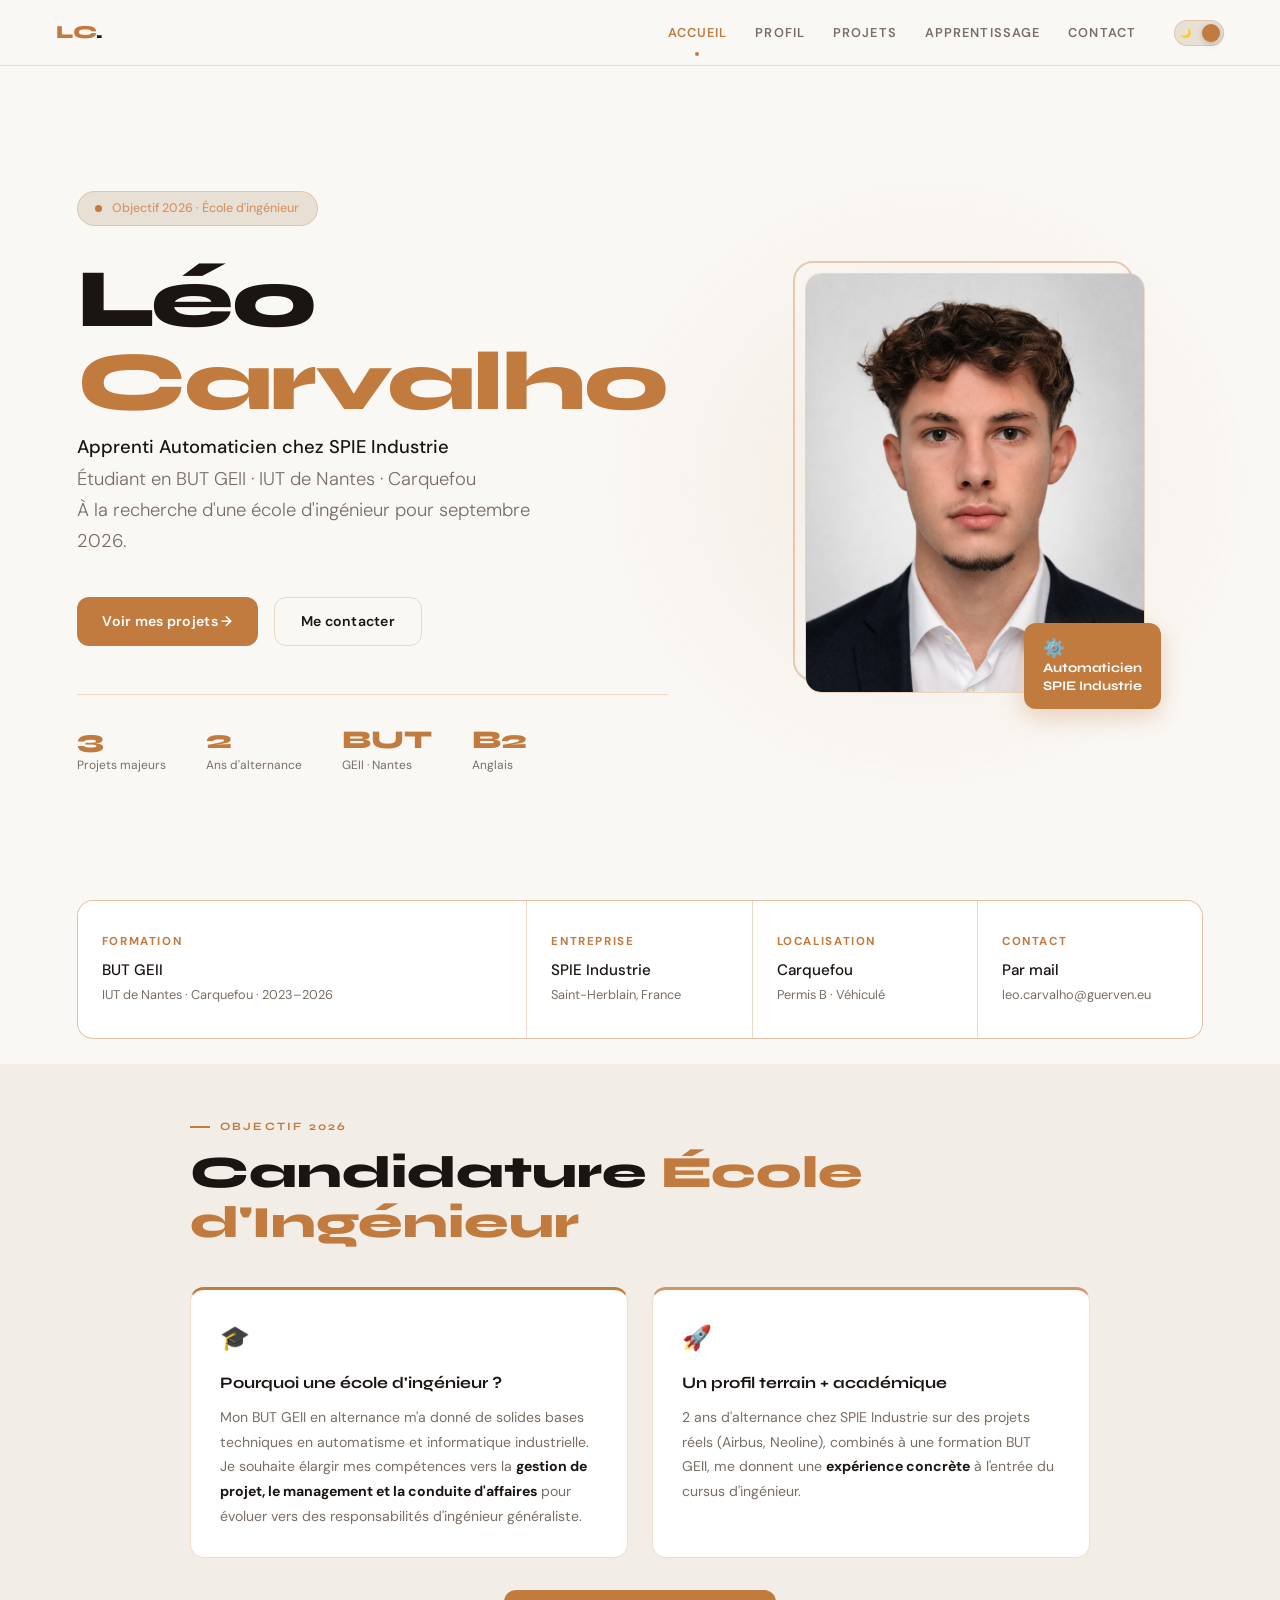
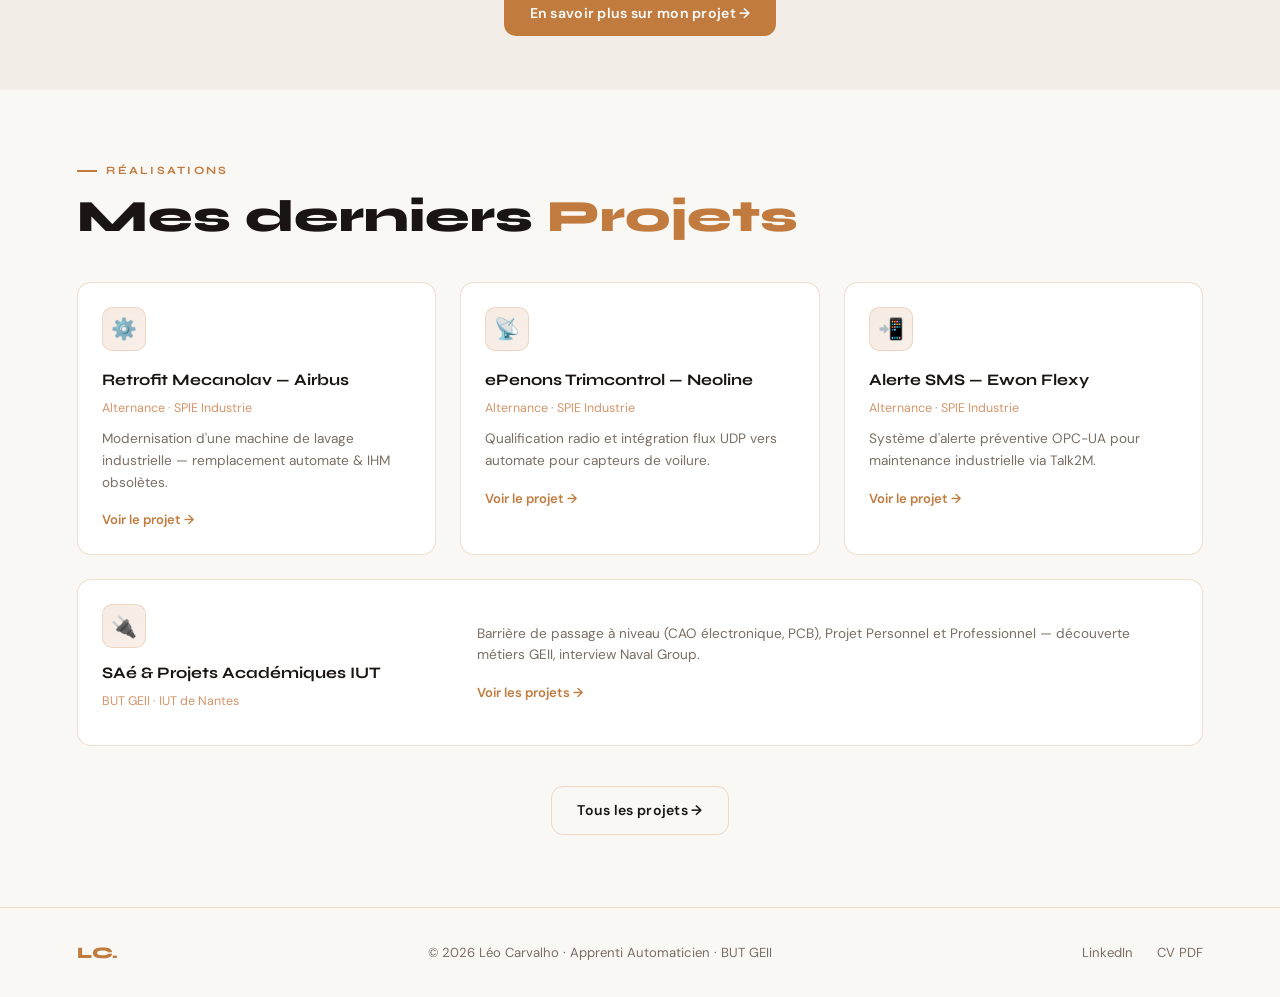
==== index.html @ a1902af0 "Update index.html" ====
<!DOCTYPE html>
<html lang="fr" data-theme="light">
<head>
  <!-- Google tag (gtag.js) -->
<script async src="https://www.googletagmanager.com/gtag/js?id=G-LRZKHPG14F"></script>
<script>
  window.dataLayer = window.dataLayer || [];
  function gtag(){dataLayer.push(arguments);}
  gtag('js', new Date());

  gtag('config', 'G-LRZKHPG14F');
</script>
<meta charset="UTF-8">
<meta name="viewport" content="width=device-width, initial-scale=1.0">
  <meta name="description" content="Apprenti Automaticien chez SPIE Industrie · BUT GEII · IUT de Nantes. Projets : Airbus, Neoline, Orient Express Corinthian.">
  <meta property="og:type" content="website">
  <meta property="og:title" content="Léo Carvalho — Portfolio Automaticien">
  <meta property="og:description" content="Apprenti Automaticien chez SPIE Industrie · BUT GEII · IUT de Nantes. Projets : Airbus, Neoline, Orient Express Corinthian.">
  <meta property="og:image" content="https://leocrvh.github.io/portfolio/photo.png">
  <meta property="og:url" content="https://leocrvh.github.io/portfolio/index.html">
  <meta property="og:site_name" content="Léo Carvalho — Portfolio">
  <meta name="twitter:card" content="summary_large_image">
  <link rel="icon" type="image/svg+xml" href="[data-uri]">
<title>Léo Carvalho — Portfolio</title>
<script>document.documentElement.dataset.theme=localStorage.getItem('lc-theme')||'light';</script>
<link rel="stylesheet" href="style.css">
<style>
.hero {
  min-height: calc(100vh - var(--nav-h));
  display: grid; grid-template-columns: 1fr 1fr;
  align-items: center; gap: 5rem;
  padding: clamp(3rem,8vh,6rem) clamp(1.2rem,6vw,6rem);
  position: relative; overflow: hidden;
}
.hero-glow {
  position: absolute; top: 10%; right: 0; width: 55%; height: 80%;
  background: radial-gradient(ellipse at center, var(--glow) 0%, transparent 70%);
  pointer-events: none;
}
.hero-tag {
  display: inline-flex; align-items: center; gap: .6rem;
  background: var(--bg3); border: 1px solid var(--border);
  border-radius: 999px; padding: .4rem 1.1rem;
  font-size: .78rem; font-weight: 500; color: var(--accent2); margin-bottom: 2rem;
}
.hero-tag .dot { width: 7px; height: 7px; border-radius: 50%; background: var(--accent); animation: pulse 2s infinite; }
@keyframes pulse { 0%,100%{opacity:1;transform:scale(1)} 50%{opacity:.5;transform:scale(.8)} }
.hero-name { font-family: 'Syne', sans-serif; font-size: clamp(3rem,6.5vw,5.8rem); font-weight: 800; line-height: 1; letter-spacing: -.02em; margin-bottom: .5rem; }
.hero-name .last { color: var(--accent); display: block; }
.hero-sub { font-size: clamp(.95rem,1.5vw,1.15rem); color: var(--muted); font-weight: 300; line-height: 1.7; margin-bottom: 2.5rem; max-width: 460px; }
.hero-sub strong { color: var(--text); font-weight: 500; }
.hero-ctas { display: flex; gap: 1rem; flex-wrap: wrap; margin-bottom: 3rem; }
.hero-stats { display: flex; gap: 2.5rem; padding-top: 2rem; border-top: 1px solid var(--border); }
.hero-stat-num { font-family: 'Syne', sans-serif; font-size: 1.6rem; font-weight: 800; color: var(--accent); line-height: 1; }
.hero-stat-label { font-size: .75rem; color: var(--muted); margin-top: .2rem; }
.hero-visual { position: relative; display: flex; justify-content: center; z-index: 1; }
.photo-frame { position: relative; width: 340px; }
.photo-frame::before { content: ''; position: absolute; top: -12px; left: -12px; right: 12px; bottom: 12px; border: 2px solid var(--accent); border-radius: 20px; z-index: 0; opacity: .35; }
.photo-frame img { width: 100%; height: 420px; object-fit: cover; object-position: center top; border-radius: 16px; position: relative; z-index: 1; border: 1px solid var(--border); }
.photo-badge { position: absolute; bottom: -16px; right: -16px; z-index: 2; background: var(--accent); color: #fff; border-radius: 12px; padding: .9rem 1.2rem; font-family: 'Syne', sans-serif; font-weight: 700; font-size: .82rem; line-height: 1.3; box-shadow: 0 8px 24px rgba(193,123,63,.3); }
.photo-badge span { font-size: 1.1rem; display: block; }
.about-strip { display: grid; grid-template-columns: 2fr 1fr 1fr 1fr; gap: 1px; background: var(--border); border: 1px solid var(--border); border-radius: 16px; overflow: hidden; margin: 0 clamp(1.2rem,6vw,6rem); }
.strip-cell { background: var(--card); padding: 2rem 1.5rem; transition: background var(--trans); }
.strip-cell:hover { background: var(--card-h); }
.strip-cell-label { font-size: .72rem; font-weight: 700; letter-spacing: .14em; text-transform: uppercase; color: var(--accent); margin-bottom: .4rem; }
.strip-cell-value { font-weight: 500; font-size: .95rem; }
.strip-cell-sub { font-size: .8rem; color: var(--muted); margin-top: .2rem; }
.ingenieur-section { padding: clamp(3rem,6vh,5rem) clamp(1.2rem,6vw,6rem); background: var(--bg2); }
.ingenieur-inner { max-width: 900px; margin: 0 auto; }
.ingenieur-grid { display: grid; grid-template-columns: 1fr 1fr; gap: 1.5rem; margin-bottom: 2rem; }
.ingenieur-card { background: var(--card); border: 1px solid var(--border); border-radius: 14px; padding: 1.8rem; }
.ingenieur-card-icon { font-size: 1.5rem; margin-bottom: .8rem; }
.ingenieur-card-title { font-family: 'Syne', sans-serif; font-weight: 700; margin-bottom: .6rem; }
.ingenieur-card-text { font-size: .88rem; color: var(--muted); line-height: 1.75; }
.ingenieur-card-text strong { color: var(--text); }
.projects-section { padding: clamp(4rem,8vh,7rem) clamp(1.2rem,6vw,6rem); }
.projects-grid { display: grid; grid-template-columns: repeat(3,1fr); gap: 1.5rem; margin-bottom: 2.5rem; }
.proj-preview { background: var(--card); border: 1px solid var(--border); border-radius: 14px; padding: 1.5rem; transition: var(--trans); text-decoration: none; display: block; color: inherit; }
.proj-preview:hover { border-color: var(--accent); transform: translateY(-3px); box-shadow: 0 12px 32px var(--glow); }
.proj-icon { width: 44px; height: 44px; border-radius: 10px; display: flex; align-items: center; justify-content: center; font-size: 1.3rem; margin-bottom: 1rem; background: linear-gradient(135deg, rgba(193,123,63,.15), rgba(212,149,106,.15)); border: 1px solid rgba(193,123,63,.2); }
.proj-title { font-family: 'Syne', sans-serif; font-weight: 700; font-size: 1rem; margin-bottom: .4rem; }
.proj-context { font-size: .78rem; color: var(--accent2); margin-bottom: .6rem; }
.proj-desc { font-size: .85rem; color: var(--muted); line-height: 1.6; }
.proj-arrow { margin-top: 1rem; font-size: .82rem; color: var(--accent); font-weight: 600; display: flex; align-items: center; gap: .3rem; }
.proj-preview-wide { grid-column: span 3; display: grid; grid-template-columns: 1fr 2fr; gap: 1.5rem; align-items: center; background: var(--card); border: 1px solid var(--border); border-radius: 14px; padding: 1.5rem; transition: var(--trans); text-decoration: none; color: inherit; }
.proj-preview-wide:hover { border-color: var(--accent); transform: translateY(-3px); box-shadow: 0 12px 32px var(--glow); }
@media (max-width: 1000px) {
  .hero { grid-template-columns: 1fr; gap: 3rem; }
  .hero-visual { display: none; }
  .about-strip { grid-template-columns: 1fr 1fr; }
  .projects-grid { grid-template-columns: 1fr 1fr; }
  .proj-preview-wide { grid-column: span 2; }
  .ingenieur-grid { grid-template-columns: 1fr; }
}
@media (max-width: 640px) {
  .about-strip { grid-template-columns: 1fr; }
  .projects-grid { grid-template-columns: 1fr; }
  .proj-preview-wide { grid-column: span 1; grid-template-columns: 1fr; }
  .hero-stats { flex-wrap: wrap; gap: 1.5rem; }
}
</style>
</head>
<body>

<nav>
  <a href="index.html" class="nav-logo">LC<span>.</span></a>
  <ul class="nav-links">
    <li><a href="index.html">Accueil</a></li>
    <li><a href="profil.html">Profil</a></li>
    <li><a href="projets.html">Projets</a></li>
    <li><a href="apprentissage.html">Apprentissage</a></li>
    <li><a href="contact.html">Contact</a></li>
  </ul>
  <button class="theme-toggle" id="themeToggle" aria-label="Changer le thème">
    <span class="theme-icon moon">🌙</span>
    <span class="theme-icon sun">☀️</span>
  </button>
  <button class="burger" id="burger" aria-label="Menu">
    <span></span><span></span><span></span>
  </button>
</nav>

<!-- MOBILE OVERLAY -->
<div id="mobileOverlay" class="mobile-overlay"></div>

<!-- MOBILE DRAWER -->
<div id="mobileMenu" class="mobile-menu">
  <div class="mobile-menu-header">
    <span class="mobile-menu-logo">LC.</span>
    <button class="mobile-menu-close" onclick="closeMobile()">✕</button>
  </div>
  <div class="mobile-menu-links">
      <a href="index.html" onclick="closeMobile()"><span class="nav-icon">🏠</span>Accueil</a>
      <a href="profil.html" onclick="closeMobile()"><span class="nav-icon">👤</span>Profil</a>
      <a href="projets.html" onclick="closeMobile()"><span class="nav-icon">⚙️</span>Projets</a>
      <a href="apprentissage.html" onclick="closeMobile()"><span class="nav-icon">🎓</span>Apprentissage</a>
      <a href="contact.html" onclick="closeMobile()"><span class="nav-icon">✉️</span>Contact</a>
  </div>
  <div class="mobile-menu-footer">
    <a href="https://www.linkedin.com/in/léo-carvalho29/" target="_blank">💼 LinkedIn</a>
    <a href="CARVALHO-Leo-CV.pdf" target="_blank">📄 CV</a>
  </div>
</div>

<div class="page-content">

  <!-- HERO -->
  <section class="hero">
    <div class="hero-glow"></div>
    <div class="fade-up">
      <div class="hero-tag">
        <span class="dot"></span>
        Objectif 2026 · École d'ingénieur
      </div>
      <h1 class="hero-name">
        Léo
        <span class="last">Carvalho</span>
      </h1>
      <p class="hero-sub">
        <strong>Apprenti Automaticien chez SPIE Industrie</strong><br>
        Étudiant en BUT GEII · IUT de Nantes · Carquefou<br>
        À la recherche d'une école d'ingénieur pour septembre 2026.
      </p>
      <div class="hero-ctas">
        <a href="projets.html" class="btn btn-primary">Voir mes projets →</a>
        <a href="contact.html" class="btn btn-outline">Me contacter</a>
      </div>
      <div class="hero-stats">
        <div>
          <div class="hero-stat-num">3</div>
          <div class="hero-stat-label">Projets majeurs</div>
        </div>
        <div>
          <div class="hero-stat-num">2</div>
          <div class="hero-stat-label">Ans d'alternance</div>
        </div>
        <div>
          <div class="hero-stat-num">BUT</div>
          <div class="hero-stat-label">GEII · Nantes</div>
        </div>
        <div>
          <div class="hero-stat-num">B2</div>
          <div class="hero-stat-label">Anglais</div>
        </div>
      </div>
    </div>

    <div class="hero-visual fade-up" style="transition-delay:.15s">
      <div class="photo-frame">
        <img src="photo.png" alt="Léo Carvalho">
        <div class="photo-badge">
          <span>⚙️</span>
          Automaticien<br>SPIE Industrie
        </div>
      </div>
    </div>
  </section>

  <!-- INFO STRIP -->
  <div class="about-strip fade-up">
    <div class="strip-cell">
      <div class="strip-cell-label">Formation</div>
      <div class="strip-cell-value">BUT GEII</div>
      <div class="strip-cell-sub">IUT de Nantes · Carquefou · 2023–2026</div>
    </div>
    <div class="strip-cell">
      <div class="strip-cell-label">Entreprise</div>
      <div class="strip-cell-value">SPIE Industrie</div>
      <div class="strip-cell-sub">Saint-Herblain, France</div>
    </div>
    <div class="strip-cell">
      <div class="strip-cell-label">Localisation</div>
      <div class="strip-cell-value">Carquefou</div>
      <div class="strip-cell-sub">Permis B · Véhiculé</div>
    </div>
    <div class="strip-cell">
      <div class="strip-cell-label">Contact</div>
      <div class="strip-cell-value">Par mail</div>
      <div class="strip-cell-sub">leo.carvalho&#64;guerven.eu</div>
    </div>
  </div><br>

  <!-- INGÉNIEUR HIGHLIGHT -->
  <section class="ingenieur-section">
    <div class="ingenieur-inner">
      <div class="section-eyebrow fade-up">Objectif 2026</div>
      <h2 class="section-title fade-up">Candidature <span>École d'Ingénieur</span></h2>
      <div class="ingenieur-grid fade-up">
        <div class="ingenieur-card" style="border-top:3px solid var(--accent)">
          <div class="ingenieur-card-icon">🎓</div>
          <div class="ingenieur-card-title">Pourquoi une école d'ingénieur ?</div>
          <p class="ingenieur-card-text">Mon BUT GEII en alternance m'a donné de solides bases techniques en automatisme et informatique industrielle. Je souhaite élargir mes compétences vers la <strong>gestion de projet, le management et la conduite d'affaires</strong> pour évoluer vers des responsabilités d'ingénieur généraliste.</p>
        </div>
        <div class="ingenieur-card" style="border-top:3px solid var(--accent2)">
          <div class="ingenieur-card-icon">🚀</div>
          <div class="ingenieur-card-title">Un profil terrain + académique</div>
          <p class="ingenieur-card-text">2 ans d'alternance chez SPIE Industrie sur des projets réels (Airbus, Neoline), combinés à une formation BUT GEII, me donnent une <strong>expérience concrète</strong> à l'entrée du cursus d'ingénieur.</p>
        </div>
      </div>
      <div class="fade-up" style="text-align:center">
        <a href="profil.html#ingenieur" class="btn btn-primary">En savoir plus sur mon projet →</a>
      </div>
    </div>
  </section>

  <!-- PROJECTS PREVIEW -->
  <section class="projects-section">
    <div class="section-eyebrow fade-up">Réalisations</div>
    <h2 class="section-title fade-up">Mes derniers <span>Projets</span></h2>
    <div class="projects-grid">
      <a href="projet-retrofit.html" class="proj-preview fade-up">
        <div class="proj-icon">⚙️</div>
        <div class="proj-title">Retrofit Mecanolav — Airbus</div>
        <div class="proj-context">Alternance · SPIE Industrie</div>
        <p class="proj-desc">Modernisation d'une machine de lavage industrielle — remplacement automate &amp; IHM obsolètes.</p>
        <div class="proj-arrow">Voir le projet →</div>
      </a>
      <a href="projet-epenons.html" class="proj-preview fade-up">
        <div class="proj-icon">📡</div>
        <div class="proj-title">ePenons Trimcontrol — Neoline</div>
        <div class="proj-context">Alternance · SPIE Industrie</div>
        <p class="proj-desc">Qualification radio et intégration flux UDP vers automate pour capteurs de voilure.</p>
        <div class="proj-arrow">Voir le projet →</div>
      </a>
      <a href="projet-sms.html" class="proj-preview fade-up">
        <div class="proj-icon">📲</div>
        <div class="proj-title">Alerte SMS — Ewon Flexy</div>
        <div class="proj-context">Alternance · SPIE Industrie</div>
        <p class="proj-desc">Système d'alerte préventive OPC-UA pour maintenance industrielle via Talk2M.</p>
        <div class="proj-arrow">Voir le projet →</div>
      </a>
      <a href="projet-sae.html" class="proj-preview-wide fade-up">
        <div>
          <div class="proj-icon" style="margin-bottom:.7rem">🔌</div>
          <div class="proj-title">SAé &amp; Projets Académiques IUT</div>
          <div class="proj-context">BUT GEII · IUT de Nantes</div>
        </div>
        <div>
          <p class="proj-desc" style="margin-bottom:1rem">Barrière de passage à niveau (CAO électronique, PCB), Projet Personnel et Professionnel — découverte métiers GEII, interview Naval Group.</p>
          <div class="proj-arrow">Voir les projets →</div>
        </div>
      </a>
    </div>
    <div style="text-align:center">
      <a href="projets.html" class="btn btn-outline">Tous les projets →</a>
    </div>
  </section>

</div>

<footer>
  <span class="footer-logo">LC.</span>
  <span>© 2026 Léo Carvalho · Apprenti Automaticien · BUT GEII</span>
  <div class="footer-links">
    <a href="https://www.linkedin.com/in/léo-carvalho29/" target="_blank">LinkedIn</a>
        <a href="https://80bb8d07-755b-4113-91d6-ce9287c94271.filesusr.com/ugd/d6252f_5103bc47c7a04f2eaef83886b93a42c3.pdf" target="_blank">CV PDF</a>
  </div>
</footer>

<script src="main.js"></script>
</body>
</html>
---- style.css ----
/* ═══════════════════════════════════════════════════
   LEO CARVALHO — PORTFOLIO  |  Shared Styles
   ═══════════════════════════════════════════════════ */

/* ─── GOOGLE FONTS ──────────────────────────────────── */
@import url('https://fonts.googleapis.com/css2?family=Syne:wght@400;600;700;800&family=DM+Sans:ital,opsz,wght@0,9..40,300;0,9..40,400;0,9..40,500;1,9..40,300&display=swap');

/* ─── TOKENS ─────────────────────────────────────────── */
:root {
  --accent:   #C17B3F;
  --accent2:  #D4956A;
  --accent3:  #E8B48A;
  --radius:   12px;
  --nav-h:    66px;
  --trans:    .35s cubic-bezier(.4,0,.2,1);
}

[data-theme="dark"] {
  --bg:        #0F0E0C;
  --bg2:       #181612;
  --bg3:       #221f1a;
  --border:    rgba(193,123,63,.18);
  --text:      #F0EDE8;
  --muted:     #7A7065;
  --card:      #1A1714;
  --card-h:    #211e19;
  --nav-bg:    rgba(15,14,12,.88);
  --glow:      rgba(193,123,63,.12);
  --shadow:    rgba(0,0,0,.4);
}

[data-theme="light"] {
  --bg:        #FAF8F5;
  --bg2:       #F2EDE6;
  --bg3:       #E8E0D4;
  --border:    rgba(193,123,63,.25);
  --text:      #1A1512;
  --muted:     #7A6E64;
  --card:      #FFFFFF;
  --card-h:    #FFF9F4;
  --nav-bg:    rgba(250,248,245,.92);
  --glow:      rgba(193,123,63,.1);
  --shadow:    rgba(0,0,0,.08);
}

/* ─── RESET ──────────────────────────────────────────── */
*, *::before, *::after { box-sizing: border-box; margin: 0; padding: 0; }
html { scroll-behavior: smooth; font-size: 16px; }

body {
  font-family: 'DM Sans', sans-serif;
  background: var(--bg);
  color: var(--text);
  transition: background var(--trans), color var(--trans);
  overflow-x: hidden;
  line-height: 1.6;
}

a { color: inherit; text-decoration: none; }
ul { list-style: none; }
img { max-width: 100%; display: block; }

/* ─── NAV ────────────────────────────────────────────── */
nav {
  position: fixed; top: 0; left: 0; right: 0; z-index: 200;
  height: var(--nav-h);
  background: var(--nav-bg);
  backdrop-filter: blur(16px) saturate(1.4);
  -webkit-backdrop-filter: blur(16px) saturate(1.4);
  border-bottom: 1px solid var(--border);
  display: flex; align-items: center;
  padding: 0 clamp(1rem,5vw,3.5rem);
  transition: background var(--trans);
}

.nav-logo {
  font-family: 'Syne', sans-serif;
  font-weight: 800; font-size: 1.15rem;
  letter-spacing: .03em;
  color: var(--accent);
  margin-right: auto;
  flex-shrink: 0;
}
.nav-logo span { color: var(--text); }

.nav-links {
  display: flex; gap: 0; align-items: center;
}
.nav-links a {
  font-size: .8rem; font-weight: 600; letter-spacing: .08em;
  text-transform: uppercase; color: var(--muted);
  transition: color .2s;
  padding: .4rem .9rem;
  position: relative;
  border-radius: 6px;
}
.nav-links a:hover { color: var(--text); background: var(--bg3); }
.nav-links a.active { color: var(--accent); }
.nav-links a.active::after {
  content:''; position:absolute; bottom:-8px; left:50%; transform:translateX(-50%);
  width:4px; height:4px; border-radius:50%; background: var(--accent);
}

/* ─── THEME TOGGLE ───────────────────────────────────── */
.theme-toggle {
  margin-left: 1.5rem;
  width: 50px; height: 26px;
  background: var(--bg3);
  border: 1.5px solid var(--border);
  border-radius: 999px;
  cursor: pointer;
  position: relative;
  transition: background var(--trans), border-color var(--trans);
  flex-shrink: 0;
}
.theme-toggle::after {
  content:'';
  position: absolute; top: 3px; left: 3px;
  width: 18px; height: 18px;
  border-radius: 50%;
  background: var(--accent);
  transition: transform .3s cubic-bezier(.4,0,.2,1), background .3s;
  box-shadow: 0 2px 6px rgba(0,0,0,.2);
}
[data-theme="light"] .theme-toggle::after { transform: translateX(24px); }
.theme-icon { position: absolute; top: 50%; transform: translateY(-50%); font-size: 9px; line-height:1; }
.theme-icon.moon { left: 5px; }
.theme-icon.sun  { right: 4px; }

/* ─── MOBILE NAV ─────────────────────────────────────── */
.burger {
  display: none; flex-direction: column; gap: 5px;
  cursor: pointer; padding: 8px; margin-left: 1rem;
  background: none; border: none;
  border-radius: 8px;
  transition: background .2s;
}
.burger:hover { background: var(--bg3); }
.burger span {
  width: 22px; height: 2px;
  background: var(--text); border-radius: 2px;
  display: block;
  transition: transform .35s cubic-bezier(.4,0,.2,1),
              opacity .25s ease,
              background .2s;
  transform-origin: center;
}
/* Burger → X animation */
.burger.open span:nth-child(1) { transform: translateY(7px) rotate(45deg); }
.burger.open span:nth-child(2) { opacity: 0; transform: scaleX(0); }
.burger.open span:nth-child(3) { transform: translateY(-7px) rotate(-45deg); }

/* Backdrop overlay */
.mobile-overlay {
  display: none;
  position: fixed; inset: 0; z-index: 197;
  background: rgba(0,0,0,.45);
  backdrop-filter: blur(2px);
  opacity: 0;
  transition: opacity .35s ease;
}
.mobile-overlay.open { display: block; opacity: 1; }

/* Drawer panel */
.mobile-menu {
  position: fixed;
  top: 0; right: 0; bottom: 0;
  width: min(320px, 85vw);
  z-index: 198;
  background: var(--bg);
  border-left: 1px solid var(--border);
  box-shadow: -16px 0 48px rgba(0,0,0,.18);
  display: flex; flex-direction: column;
  padding: 0;
  transform: translateX(100%);
  transition: transform .38s cubic-bezier(.4,0,.2,1);
  visibility: hidden;
}
.mobile-menu.open {
  transform: translateX(0);
  visibility: visible;
}

/* Drawer header */
.mobile-menu-header {
  display: flex; align-items: center; justify-content: space-between;
  padding: 1.2rem 1.5rem;
  border-bottom: 1px solid var(--border);
  height: var(--nav-h);
}
.mobile-menu-logo {
  font-family: 'Syne', sans-serif; font-weight: 800;
  font-size: 1.1rem; color: var(--accent);
}
.mobile-menu-close {
  width: 34px; height: 34px; border-radius: 8px;
  background: var(--bg3); border: 1px solid var(--border);
  cursor: pointer; display: flex; align-items: center; justify-content: center;
  font-size: 1rem; color: var(--muted);
  transition: var(--trans);
}
.mobile-menu-close:hover { background: var(--accent); color: #fff; border-color: var(--accent); }

/* Nav links */
.mobile-menu-links {
  flex: 1; display: flex; flex-direction: column;
  padding: 1.5rem 1.2rem; gap: .3rem;
  overflow-y: auto;
}
.mobile-menu-links a {
  display: flex; align-items: center; gap: .75rem;
  font-size: .95rem; font-weight: 500; color: var(--muted);
  padding: .85rem 1rem;
  border-radius: 10px;
  transition: background .2s, color .2s;
  text-decoration: none;
  /* Stagger animation */
  opacity: 0; transform: translateX(20px);
  transition: background .2s, color .2s,
              opacity .3s ease, transform .3s ease;
}
.mobile-menu.open .mobile-menu-links a {
  opacity: 1; transform: translateX(0);
}
.mobile-menu.open .mobile-menu-links a:nth-child(1) { transition-delay: .08s; }
.mobile-menu.open .mobile-menu-links a:nth-child(2) { transition-delay: .12s; }
.mobile-menu.open .mobile-menu-links a:nth-child(3) { transition-delay: .16s; }
.mobile-menu.open .mobile-menu-links a:nth-child(4) { transition-delay: .20s; }
.mobile-menu.open .mobile-menu-links a:nth-child(5) { transition-delay: .24s; }
.mobile-menu-links a:hover { background: var(--bg3); color: var(--text); }
.mobile-menu-links a.active { background: rgba(193,123,63,.1); color: var(--accent); }
.mobile-menu-links a .nav-icon { font-size: 1.1rem; width: 28px; text-align: center; }

/* Footer strip inside drawer */
.mobile-menu-footer {
  padding: 1.2rem 1.5rem;
  border-top: 1px solid var(--border);
  display: flex; gap: .8rem;
}
.mobile-menu-footer a {
  flex: 1; text-align: center;
  font-size: .78rem; font-weight: 600;
  padding: .6rem; border-radius: 8px;
  background: var(--bg3); border: 1px solid var(--border);
  color: var(--muted); text-decoration: none;
  transition: var(--trans);
}
.mobile-menu-footer a:hover { border-color: var(--accent); color: var(--accent); }

/* ─── PAGE WRAPPER ───────────────────────────────────── */
.page-content {
  padding-top: var(--nav-h);
  min-height: 100vh;
}

/* ─── SECTION UTILS ──────────────────────────────────── */
.section {
  padding: clamp(4rem,8vh,7rem) clamp(1.2rem,6vw,6rem);
}
.section-alt { background: var(--bg2); }

.section-eyebrow {
  font-family: 'Syne', sans-serif;
  font-size: .7rem; font-weight: 700; letter-spacing: .2em;
  text-transform: uppercase; color: var(--accent);
  margin-bottom: .75rem;
  display: flex; align-items: center; gap: .6rem;
}
.section-eyebrow::before {
  content: ''; width: 20px; height: 2px; background: var(--accent);
}

.section-title {
  font-family: 'Syne', sans-serif;
  font-size: clamp(1.8rem,3.5vw,2.8rem);
  font-weight: 800; line-height: 1.1;
  margin-bottom: 2.5rem;
}
.section-title span { color: var(--accent); }

/* ─── BUTTONS ────────────────────────────────────────── */
.btn {
  display: inline-flex; align-items: center; gap: .5rem;
  padding: .75rem 1.6rem; border-radius: var(--radius);
  font-size: .88rem; font-weight: 600; letter-spacing: .02em;
  transition: var(--trans); cursor: pointer; border: none;
  font-family: 'DM Sans', sans-serif;
}
.btn-primary { background: var(--accent); color: #fff; }
.btn-primary:hover { background: var(--accent2); transform: translateY(-2px); box-shadow: 0 8px 24px var(--glow); }
.btn-outline { background: transparent; border: 1.5px solid var(--border); color: var(--text); }
.btn-outline:hover { border-color: var(--accent); color: var(--accent); transform: translateY(-2px); }
.btn-sm { padding: .5rem 1.1rem; font-size: .8rem; }

/* ─── CARDS ──────────────────────────────────────────── */
.card {
  background: var(--card);
  border: 1px solid var(--border);
  border-radius: 16px;
  transition: var(--trans);
}
.card:hover {
  border-color: rgba(193,123,63,.4);
  box-shadow: 0 16px 48px var(--glow);
  transform: translateY(-3px);
}

/* ─── BADGES ─────────────────────────────────────────── */
.badge {
  display: inline-block;
  background: var(--bg3); border: 1px solid var(--border);
  border-radius: 999px; padding: .25rem .75rem;
  font-size: .75rem; font-weight: 500; color: var(--muted);
}
.badge-accent { background: rgba(193,123,63,.12); border-color: rgba(193,123,63,.3); color: var(--accent2); }

/* ─── FADE ANIMATIONS ────────────────────────────────── */
.fade-up {
  opacity: 0; transform: translateY(24px);
  transition: opacity .55s ease, transform .55s ease;
}
.fade-up.visible { opacity: 1; transform: none; }
.fade-up:nth-child(2) { transition-delay: .1s; }
.fade-up:nth-child(3) { transition-delay: .2s; }
.fade-up:nth-child(4) { transition-delay: .3s; }

/* ─── FOOTER ─────────────────────────────────────────── */
footer {
  padding: 2rem clamp(1.2rem,6vw,6rem);
  border-top: 1px solid var(--border);
  display: flex; align-items: center; justify-content: space-between; flex-wrap: wrap; gap: 1rem;
  font-size: .82rem; color: var(--muted);
}
.footer-logo { font-family: 'Syne', sans-serif; font-weight: 800; color: var(--accent); font-size: 1rem; }
.footer-links { display: flex; gap: 1.5rem; }
.footer-links a:hover { color: var(--accent); }

/* ─── RESPONSIVE ─────────────────────────────────────── */
@media (max-width: 900px) {
  .nav-links { display: none; }
  .burger { display: flex; }
}
@media (max-width: 600px) {
  .btn { padding: .65rem 1.2rem; font-size: .85rem; }
}

/* ─── PAGE FADE TRANSITION ───────────────────────────────── */
body { animation: pageFadeIn .35s ease forwards; }
@keyframes pageFadeIn {
  from { opacity: 0; transform: translateY(8px); }
  to   { opacity: 1; transform: none; }
}
.page-leaving { animation: pageFadeOut .25s ease forwards; }
@keyframes pageFadeOut {
  from { opacity: 1; transform: none; }
  to   { opacity: 0; transform: translateY(-6px); }
}

/* ─── SCROLL TO TOP ──────────────────────────────────────── */
.scroll-top {
  position: fixed; bottom: 2rem; right: 2rem; z-index: 300;
  width: 44px; height: 44px; border-radius: 12px;
  background: var(--accent); color: #fff;
  border: none; cursor: pointer;
  display: flex; align-items: center; justify-content: center;
  font-size: 1.1rem; font-weight: 700;
  box-shadow: 0 4px 16px rgba(193,123,63,.35);
  opacity: 0; transform: translateY(10px);
  transition: opacity .3s ease, transform .3s ease, background .2s;
  pointer-events: none;
}
.scroll-top.visible {
  opacity: 1; transform: none; pointer-events: auto;
}
.scroll-top:hover { background: var(--accent2); transform: translateY(-2px); }
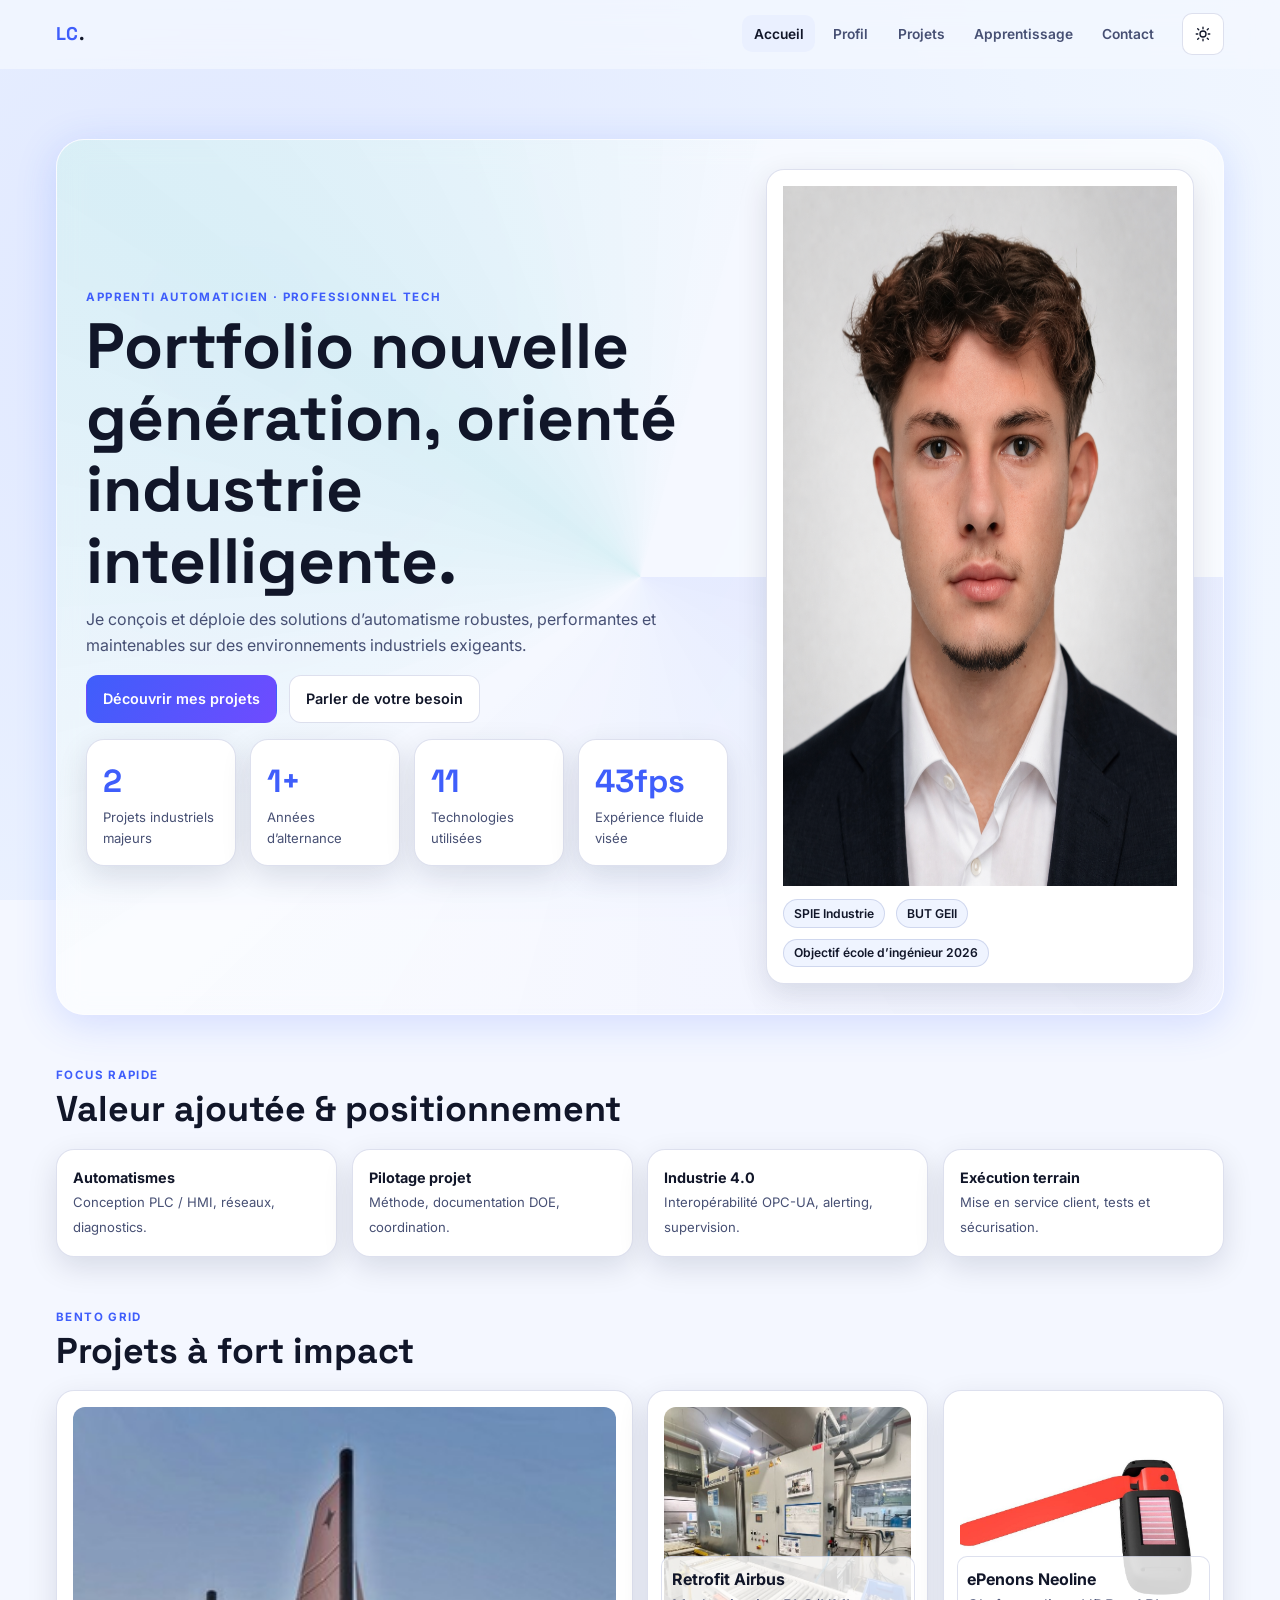
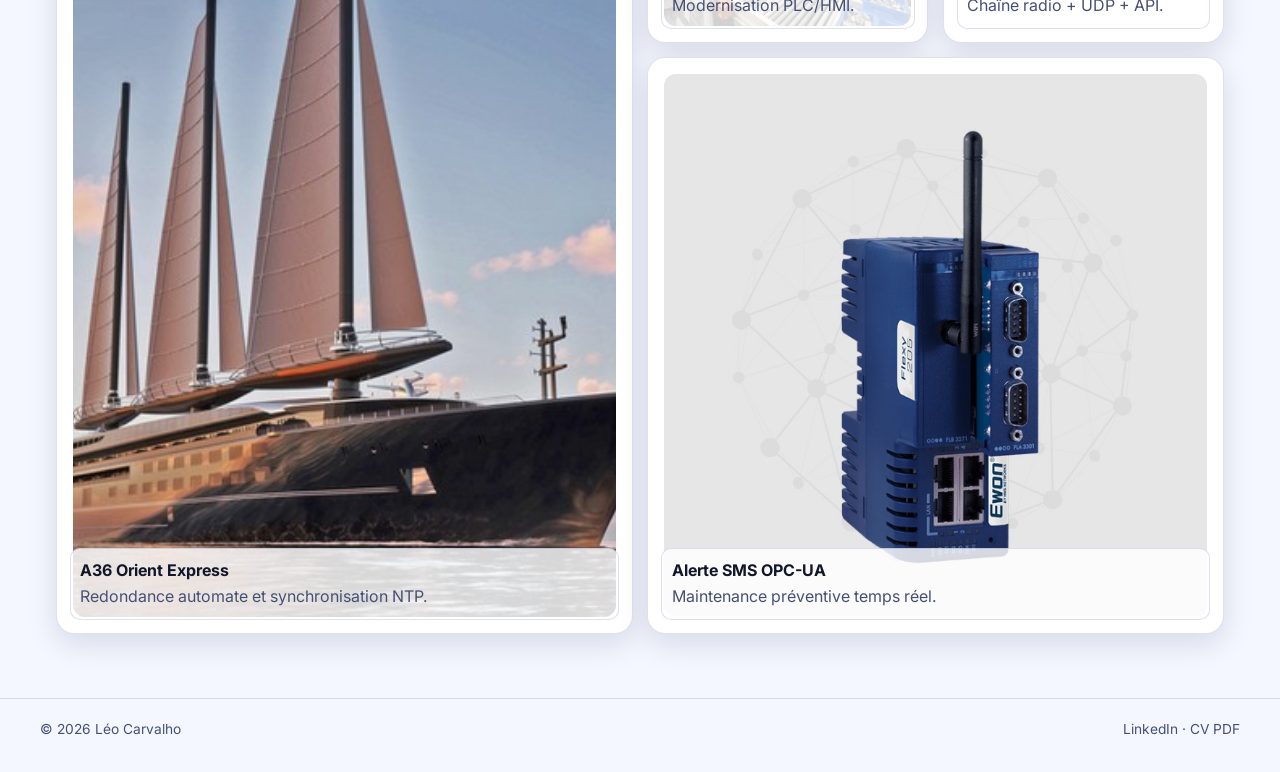
==== commit 54627e75: "feat: revamp portfolio with modular design system and interactive pages Agent-Logs-Url: https://gith" ====
--- a/index.html
+++ b/index.html
@@ -1,302 +1,143 @@
-<!DOCTYPE html>
+<!doctype html>
 <html lang="fr" data-theme="light">
 <head>
-  <!-- Google tag (gtag.js) -->
-<script async src="https://www.googletagmanager.com/gtag/js?id=G-LRZKHPG14F"></script>
-<script>
-  window.dataLayer = window.dataLayer || [];
-  function gtag(){dataLayer.push(arguments);}
-  gtag('js', new Date());
-
-  gtag('config', 'G-LRZKHPG14F');
-</script>
-<meta charset="UTF-8">
-<meta name="viewport" content="width=device-width, initial-scale=1.0">
-  <meta name="description" content="Apprenti Automaticien chez SPIE Industrie · BUT GEII · IUT de Nantes. Projets : Airbus, Neoline, Orient Express Corinthian.">
+  <meta charset="utf-8">
+  <meta name="viewport" content="width=device-width,initial-scale=1">
+  <meta name="description" content="Portfolio de Léo Carvalho, apprenti automaticien. Projets industriels, parcours, compétences et contact.">
+  <meta name="theme-color" content="#3f5efb">
   <meta property="og:type" content="website">
-  <meta property="og:title" content="Léo Carvalho — Portfolio Automaticien">
-  <meta property="og:description" content="Apprenti Automaticien chez SPIE Industrie · BUT GEII · IUT de Nantes. Projets : Airbus, Neoline, Orient Express Corinthian.">
+  <meta property="og:title" content="Léo Carvalho — Portfolio TECH">
+  <meta property="og:description" content="Portfolio premium : projets, parcours ingénieur, compétences automation.">
   <meta property="og:image" content="https://leocrvh.github.io/portfolio/photo.png">
   <meta property="og:url" content="https://leocrvh.github.io/portfolio/index.html">
-  <meta property="og:site_name" content="Léo Carvalho — Portfolio">
   <meta name="twitter:card" content="summary_large_image">
-  <link rel="icon" type="image/svg+xml" href="[data-uri]">
-<title>Léo Carvalho — Portfolio</title>
-<script>document.documentElement.dataset.theme=localStorage.getItem('lc-theme')||'light';</script>
-<link rel="stylesheet" href="style.css">
-<style>
-.hero {
-  min-height: calc(100vh - var(--nav-h));
-  display: grid; grid-template-columns: 1fr 1fr;
-  align-items: center; gap: 5rem;
-  padding: clamp(3rem,8vh,6rem) clamp(1.2rem,6vw,6rem);
-  position: relative; overflow: hidden;
-}
-.hero-glow {
-  position: absolute; top: 10%; right: 0; width: 55%; height: 80%;
-  background: radial-gradient(ellipse at center, var(--glow) 0%, transparent 70%);
-  pointer-events: none;
-}
-.hero-tag {
-  display: inline-flex; align-items: center; gap: .6rem;
-  background: var(--bg3); border: 1px solid var(--border);
-  border-radius: 999px; padding: .4rem 1.1rem;
-  font-size: .78rem; font-weight: 500; color: var(--accent2); margin-bottom: 2rem;
-}
-.hero-tag .dot { width: 7px; height: 7px; border-radius: 50%; background: var(--accent); animation: pulse 2s infinite; }
-@keyframes pulse { 0%,100%{opacity:1;transform:scale(1)} 50%{opacity:.5;transform:scale(.8)} }
-.hero-name { font-family: 'Syne', sans-serif; font-size: clamp(3rem,6.5vw,5.8rem); font-weight: 800; line-height: 1; letter-spacing: -.02em; margin-bottom: .5rem; }
-.hero-name .last { color: var(--accent); display: block; }
-.hero-sub { font-size: clamp(.95rem,1.5vw,1.15rem); color: var(--muted); font-weight: 300; line-height: 1.7; margin-bottom: 2.5rem; max-width: 460px; }
-.hero-sub strong { color: var(--text); font-weight: 500; }
-.hero-ctas { display: flex; gap: 1rem; flex-wrap: wrap; margin-bottom: 3rem; }
-.hero-stats { display: flex; gap: 2.5rem; padding-top: 2rem; border-top: 1px solid var(--border); }
-.hero-stat-num { font-family: 'Syne', sans-serif; font-size: 1.6rem; font-weight: 800; color: var(--accent); line-height: 1; }
-.hero-stat-label { font-size: .75rem; color: var(--muted); margin-top: .2rem; }
-.hero-visual { position: relative; display: flex; justify-content: center; z-index: 1; }
-.photo-frame { position: relative; width: 340px; }
-.photo-frame::before { content: ''; position: absolute; top: -12px; left: -12px; right: 12px; bottom: 12px; border: 2px solid var(--accent); border-radius: 20px; z-index: 0; opacity: .35; }
-.photo-frame img { width: 100%; height: 420px; object-fit: cover; object-position: center top; border-radius: 16px; position: relative; z-index: 1; border: 1px solid var(--border); }
-.photo-badge { position: absolute; bottom: -16px; right: -16px; z-index: 2; background: var(--accent); color: #fff; border-radius: 12px; padding: .9rem 1.2rem; font-family: 'Syne', sans-serif; font-weight: 700; font-size: .82rem; line-height: 1.3; box-shadow: 0 8px 24px rgba(193,123,63,.3); }
-.photo-badge span { font-size: 1.1rem; display: block; }
-.about-strip { display: grid; grid-template-columns: 2fr 1fr 1fr 1fr; gap: 1px; background: var(--border); border: 1px solid var(--border); border-radius: 16px; overflow: hidden; margin: 0 clamp(1.2rem,6vw,6rem); }
-.strip-cell { background: var(--card); padding: 2rem 1.5rem; transition: background var(--trans); }
-.strip-cell:hover { background: var(--card-h); }
-.strip-cell-label { font-size: .72rem; font-weight: 700; letter-spacing: .14em; text-transform: uppercase; color: var(--accent); margin-bottom: .4rem; }
-.strip-cell-value { font-weight: 500; font-size: .95rem; }
-.strip-cell-sub { font-size: .8rem; color: var(--muted); margin-top: .2rem; }
-.ingenieur-section { padding: clamp(3rem,6vh,5rem) clamp(1.2rem,6vw,6rem); background: var(--bg2); }
-.ingenieur-inner { max-width: 900px; margin: 0 auto; }
-.ingenieur-grid { display: grid; grid-template-columns: 1fr 1fr; gap: 1.5rem; margin-bottom: 2rem; }
-.ingenieur-card { background: var(--card); border: 1px solid var(--border); border-radius: 14px; padding: 1.8rem; }
-.ingenieur-card-icon { font-size: 1.5rem; margin-bottom: .8rem; }
-.ingenieur-card-title { font-family: 'Syne', sans-serif; font-weight: 700; margin-bottom: .6rem; }
-.ingenieur-card-text { font-size: .88rem; color: var(--muted); line-height: 1.75; }
-.ingenieur-card-text strong { color: var(--text); }
-.projects-section { padding: clamp(4rem,8vh,7rem) clamp(1.2rem,6vw,6rem); }
-.projects-grid { display: grid; grid-template-columns: repeat(3,1fr); gap: 1.5rem; margin-bottom: 2.5rem; }
-.proj-preview { background: var(--card); border: 1px solid var(--border); border-radius: 14px; padding: 1.5rem; transition: var(--trans); text-decoration: none; display: block; color: inherit; }
-.proj-preview:hover { border-color: var(--accent); transform: translateY(-3px); box-shadow: 0 12px 32px var(--glow); }
-.proj-icon { width: 44px; height: 44px; border-radius: 10px; display: flex; align-items: center; justify-content: center; font-size: 1.3rem; margin-bottom: 1rem; background: linear-gradient(135deg, rgba(193,123,63,.15), rgba(212,149,106,.15)); border: 1px solid rgba(193,123,63,.2); }
-.proj-title { font-family: 'Syne', sans-serif; font-weight: 700; font-size: 1rem; margin-bottom: .4rem; }
-.proj-context { font-size: .78rem; color: var(--accent2); margin-bottom: .6rem; }
-.proj-desc { font-size: .85rem; color: var(--muted); line-height: 1.6; }
-.proj-arrow { margin-top: 1rem; font-size: .82rem; color: var(--accent); font-weight: 600; display: flex; align-items: center; gap: .3rem; }
-.proj-preview-wide { grid-column: span 3; display: grid; grid-template-columns: 1fr 2fr; gap: 1.5rem; align-items: center; background: var(--card); border: 1px solid var(--border); border-radius: 14px; padding: 1.5rem; transition: var(--trans); text-decoration: none; color: inherit; }
-.proj-preview-wide:hover { border-color: var(--accent); transform: translateY(-3px); box-shadow: 0 12px 32px var(--glow); }
-@media (max-width: 1000px) {
-  .hero { grid-template-columns: 1fr; gap: 3rem; }
-  .hero-visual { display: none; }
-  .about-strip { grid-template-columns: 1fr 1fr; }
-  .projects-grid { grid-template-columns: 1fr 1fr; }
-  .proj-preview-wide { grid-column: span 2; }
-  .ingenieur-grid { grid-template-columns: 1fr; }
-}
-@media (max-width: 640px) {
-  .about-strip { grid-template-columns: 1fr; }
-  .projects-grid { grid-template-columns: 1fr; }
-  .proj-preview-wide { grid-column: span 1; grid-template-columns: 1fr; }
-  .hero-stats { flex-wrap: wrap; gap: 1.5rem; }
-}
-</style>
+  <title>Léo Carvalho — Portfolio TECH</title>
+  <link rel="canonical" href="https://leocrvh.github.io/portfolio/index.html">
+  <link rel="dns-prefetch" href="//fonts.googleapis.com">
+  <link rel="preconnect" href="https://fonts.googleapis.com">
+  <link rel="preconnect" href="https://fonts.gstatic.com" crossorigin>
+  <script>document.documentElement.dataset.theme=localStorage.getItem('lc-theme')||(window.matchMedia('(prefers-color-scheme: dark)').matches?'dark':'light');</script>
+  <link rel="stylesheet" href="css/main.css">
+  <link rel="stylesheet" href="css/components.css">
+  <link rel="stylesheet" href="css/animations.css">
+  <link rel="stylesheet" href="css/responsive.css">
+  <script type="application/ld+json">{"@context":"https://schema.org","@type":"Person","name":"Léo Carvalho","jobTitle":"Apprenti Automaticien","email":"mailto:leo.carvalho@guerven.eu","url":"https://leocrvh.github.io/portfolio/index.html","sameAs":["https://www.linkedin.com/in/léo-carvalho29/"]}</script>
+  <script type="application/ld+json">{"@context":"https://schema.org","@type":"BreadcrumbList","itemListElement":[{"@type":"ListItem","position":1,"name":"Accueil","item":"https://leocrvh.github.io/portfolio/index.html"}]}</script>
 </head>
-<body>
+<body class="page-enter">
+  <a class="skip-link" href="#main-content">Aller au contenu</a>
+  <div class="progress" aria-hidden="true"><span data-scroll-progress></span></div>
+  <div class="cursor-blob" aria-hidden="true"></div>
 
-<nav>
-  <a href="index.html" class="nav-logo">LC<span>.</span></a>
-  <ul class="nav-links">
-    <li><a href="index.html">Accueil</a></li>
-    <li><a href="profil.html">Profil</a></li>
-    <li><a href="projets.html">Projets</a></li>
-    <li><a href="apprentissage.html">Apprentissage</a></li>
-    <li><a href="contact.html">Contact</a></li>
-  </ul>
-  <button class="theme-toggle" id="themeToggle" aria-label="Changer le thème">
-    <span class="theme-icon moon">🌙</span>
-    <span class="theme-icon sun">☀️</span>
-  </button>
-  <button class="burger" id="burger" aria-label="Menu">
-    <span></span><span></span><span></span>
-  </button>
-</nav>
+  <header class="site-header">
+    <nav class="nav" aria-label="Navigation principale">
+      <a class="brand" href="index.html">LC<span class="brand-dot">.</span></a>
+      <div class="nav-links">
+        <a data-nav-link href="index.html">Accueil</a>
+        <a data-nav-link href="profil.html">Profil</a>
+        <a data-nav-link href="projets.html">Projets</a>
+        <a data-nav-link href="apprentissage.html">Apprentissage</a>
+        <a data-nav-link href="contact.html">Contact</a>
+      </div>
+      <div class="nav-actions">
+        <button class="theme-toggle" data-theme-toggle aria-label="Changer le thème">
+          <svg class="icon" viewBox="0 0 24 24" fill="none" aria-hidden="true"><path d="M12 3v2m0 14v2M4.9 4.9l1.4 1.4m11.4 11.4 1.4 1.4M3 12h2m14 0h2M4.9 19.1l1.4-1.4m11.4-11.4 1.4-1.4M12 8a4 4 0 1 0 0 8 4 4 0 0 0 0-8Z" stroke="currentColor" stroke-width="1.8" stroke-linecap="round"/></svg>
+        </button>
+        <button class="menu-toggle" data-menu-toggle aria-expanded="false" aria-controls="mobile-menu" aria-label="Ouvrir le menu">
+          <svg class="icon" viewBox="0 0 24 24" fill="none"><path d="M4 7h16M4 12h16M4 17h16" stroke="currentColor" stroke-width="2" stroke-linecap="round"/></svg>
+        </button>
+      </div>
+    </nav>
+    <div id="mobile-menu" class="mobile-menu" data-mobile-menu>
+      <a data-nav-link href="index.html">Accueil</a>
+      <a data-nav-link href="profil.html">Profil</a>
+      <a data-nav-link href="projets.html">Projets</a>
+      <a data-nav-link href="apprentissage.html">Apprentissage</a>
+      <a data-nav-link href="contact.html">Contact</a>
+    </div>
+  </header>
 
-<!-- MOBILE OVERLAY -->
-<div id="mobileOverlay" class="mobile-overlay"></div>
-
-<!-- MOBILE DRAWER -->
-<div id="mobileMenu" class="mobile-menu">
-  <div class="mobile-menu-header">
-    <span class="mobile-menu-logo">LC.</span>
-    <button class="mobile-menu-close" onclick="closeMobile()">✕</button>
-  </div>
-  <div class="mobile-menu-links">
-      <a href="index.html" onclick="closeMobile()"><span class="nav-icon">🏠</span>Accueil</a>
-      <a href="profil.html" onclick="closeMobile()"><span class="nav-icon">👤</span>Profil</a>
-      <a href="projets.html" onclick="closeMobile()"><span class="nav-icon">⚙️</span>Projets</a>
-      <a href="apprentissage.html" onclick="closeMobile()"><span class="nav-icon">🎓</span>Apprentissage</a>
-      <a href="contact.html" onclick="closeMobile()"><span class="nav-icon">✉️</span>Contact</a>
-  </div>
-  <div class="mobile-menu-footer">
-    <a href="https://www.linkedin.com/in/léo-carvalho29/" target="_blank">💼 LinkedIn</a>
-    <a href="CARVALHO-Leo-CV.pdf" target="_blank">📄 CV</a>
-  </div>
-</div>
-
-<div class="page-content">
-
-  <!-- HERO -->
-  <section class="hero">
-    <div class="hero-glow"></div>
-    <div class="fade-up">
-      <div class="hero-tag">
-        <span class="dot"></span>
-        Objectif 2026 · École d'ingénieur
-      </div>
-      <h1 class="hero-name">
-        Léo
-        <span class="last">Carvalho</span>
-      </h1>
-      <p class="hero-sub">
-        <strong>Apprenti Automaticien chez SPIE Industrie</strong><br>
-        Étudiant en BUT GEII · IUT de Nantes · Carquefou<br>
-        À la recherche d'une école d'ingénieur pour septembre 2026.
-      </p>
-      <div class="hero-ctas">
-        <a href="projets.html" class="btn btn-primary">Voir mes projets →</a>
-        <a href="contact.html" class="btn btn-outline">Me contacter</a>
-      </div>
-      <div class="hero-stats">
-        <div>
-          <div class="hero-stat-num">3</div>
-          <div class="hero-stat-label">Projets majeurs</div>
+  <main id="main-content">
+    <section class="hero section reveal" data-parallax data-cursor-track>
+      <div>
+        <div class="eyebrow">Apprenti automaticien · Professionnel TECH</div>
+        <h1>Portfolio nouvelle génération, orienté industrie intelligente.</h1>
+        <p>Je conçois et déploie des solutions d’automatisme robustes, performantes et maintenables sur des environnements industriels exigeants.</p>
+        <div class="hero-actions">
+          <a class="btn btn-primary magnetic" href="projets.html"><span>Découvrir mes projets</span></a>
+          <a class="btn btn-soft" href="contact.html">Parler de votre besoin</a>
         </div>
-        <div>
-          <div class="hero-stat-num">2</div>
-          <div class="hero-stat-label">Ans d'alternance</div>
-        </div>
-        <div>
-          <div class="hero-stat-num">BUT</div>
-          <div class="hero-stat-label">GEII · Nantes</div>
-        </div>
-        <div>
-          <div class="hero-stat-num">B2</div>
-          <div class="hero-stat-label">Anglais</div>
+        <div class="stats-grid">
+          <article class="card"><div class="stat-value" data-counter="4">0</div><div class="stat-label">Projets industriels majeurs</div></article>
+          <article class="card"><div class="stat-value" data-counter="2" data-suffix="+">0</div><div class="stat-label">Années d’alternance</div></article>
+          <article class="card"><div class="stat-value" data-counter="16">0</div><div class="stat-label">Technologies utilisées</div></article>
+          <article class="card"><div class="stat-value" data-counter="60" data-suffix="fps">0</div><div class="stat-label">Expérience fluide visée</div></article>
         </div>
       </div>
+      <article class="card">
+        <img src="photo.png" alt="Portrait de Léo Carvalho" width="600" height="700" loading="eager" decoding="async">
+        <div class="button-row" style="margin-top:.8rem">
+          <span class="badge">SPIE Industrie</span>
+          <span class="badge">BUT GEII</span>
+          <span class="badge">Objectif école d’ingénieur 2026</span>
+        </div>
+      </article>
+    </section>
+
+    <section class="section" data-cursor-track>
+      <header class="section-head reveal"><div class="eyebrow">Focus rapide</div><h2>Valeur ajoutée & positionnement</h2></header>
+      <div class="quick-grid">
+        <article class="card reveal quick-item"><strong>Automatismes</strong><span>Conception PLC / HMI, réseaux, diagnostics.</span></article>
+        <article class="card reveal quick-item"><strong>Pilotage projet</strong><span>Méthode, documentation DOE, coordination.</span></article>
+        <article class="card reveal quick-item"><strong>Industrie 4.0</strong><span>Interopérabilité OPC-UA, alerting, supervision.</span></article>
+        <article class="card reveal quick-item"><strong>Exécution terrain</strong><span>Mise en service client, tests et sécurisation.</span></article>
+      </div>
+    </section>
+
+    <section class="section" data-cursor-track>
+      <header class="section-head reveal"><div class="eyebrow">Bento grid</div><h2>Projets à fort impact</h2></header>
+      <div class="bento-grid">
+        <article class="card bento-item large reveal" tabindex="0" data-lightbox-trigger="a36_1.jpg" data-lightbox-alt="Projet A36">
+          <img class="bento-media" src="a36_1.jpg" alt="Projet A36 Orient Express" loading="lazy" decoding="async">
+          <div class="overlay"><strong>A36 Orient Express</strong><p>Redondance automate et synchronisation NTP.</p></div>
+        </article>
+        <article class="card bento-item reveal" tabindex="0" data-lightbox-trigger="mecanolav1.jpg" data-lightbox-alt="Retrofit Airbus">
+          <img class="bento-media" src="mecanolav1.jpg" alt="Retrofit Mecanolav Airbus" loading="lazy" decoding="async">
+          <div class="overlay"><strong>Retrofit Airbus</strong><p>Modernisation PLC/HMI.</p></div>
+        </article>
+        <article class="card bento-item reveal" tabindex="0" data-lightbox-trigger="epenon.jpg" data-lightbox-alt="ePenons Neoline">
+          <img class="bento-media" src="epenon.jpg" alt="Projet ePenons" loading="lazy" decoding="async">
+          <div class="overlay"><strong>ePenons Neoline</strong><p>Chaîne radio + UDP + API.</p></div>
+        </article>
+        <article class="card bento-item wide reveal" tabindex="0" data-lightbox-trigger="ewon.jpg" data-lightbox-alt="Alerte SMS">
+          <img class="bento-media" src="ewon.jpg" alt="Alerte SMS Ewon" loading="lazy" decoding="async">
+          <div class="overlay"><strong>Alerte SMS OPC-UA</strong><p>Maintenance préventive temps réel.</p></div>
+        </article>
+      </div>
+    </section>
+  </main>
+
+  <aside class="lightbox" data-lightbox aria-hidden="true">
+    <div class="lightbox-content">
+      <button class="btn btn-soft lightbox-close" data-lightbox-close aria-label="Fermer">Fermer</button>
+      <img data-lightbox-image src="" alt="Aperçu projet">
     </div>
+  </aside>
 
-    <div class="hero-visual fade-up" style="transition-delay:.15s">
-      <div class="photo-frame">
-        <img src="photo.png" alt="Léo Carvalho">
-        <div class="photo-badge">
-          <span>⚙️</span>
-          Automaticien<br>SPIE Industrie
-        </div>
+  <footer class="footer">
+    <div class="footer-inner">
+      <span>© <span id="year">2026</span> Léo Carvalho</span>
+      <div>
+        <a href="https://www.linkedin.com/in/léo-carvalho29/" target="_blank" rel="noopener">LinkedIn</a>
+        ·
+        <a href="CARVALHO-Leo-CV.pdf" target="_blank" rel="noopener">CV PDF</a>
       </div>
     </div>
-  </section>
+  </footer>
 
-  <!-- INFO STRIP -->
-  <div class="about-strip fade-up">
-    <div class="strip-cell">
-      <div class="strip-cell-label">Formation</div>
-      <div class="strip-cell-value">BUT GEII</div>
-      <div class="strip-cell-sub">IUT de Nantes · Carquefou · 2023–2026</div>
-    </div>
-    <div class="strip-cell">
-      <div class="strip-cell-label">Entreprise</div>
-      <div class="strip-cell-value">SPIE Industrie</div>
-      <div class="strip-cell-sub">Saint-Herblain, France</div>
-    </div>
-    <div class="strip-cell">
-      <div class="strip-cell-label">Localisation</div>
-      <div class="strip-cell-value">Carquefou</div>
-      <div class="strip-cell-sub">Permis B · Véhiculé</div>
-    </div>
-    <div class="strip-cell">
-      <div class="strip-cell-label">Contact</div>
-      <div class="strip-cell-value">Par mail</div>
-      <div class="strip-cell-sub">leo.carvalho&#64;guerven.eu</div>
-    </div>
-  </div><br>
-
-  <!-- INGÉNIEUR HIGHLIGHT -->
-  <section class="ingenieur-section">
-    <div class="ingenieur-inner">
-      <div class="section-eyebrow fade-up">Objectif 2026</div>
-      <h2 class="section-title fade-up">Candidature <span>École d'Ingénieur</span></h2>
-      <div class="ingenieur-grid fade-up">
-        <div class="ingenieur-card" style="border-top:3px solid var(--accent)">
-          <div class="ingenieur-card-icon">🎓</div>
-          <div class="ingenieur-card-title">Pourquoi une école d'ingénieur ?</div>
-          <p class="ingenieur-card-text">Mon BUT GEII en alternance m'a donné de solides bases techniques en automatisme et informatique industrielle. Je souhaite élargir mes compétences vers la <strong>gestion de projet, le management et la conduite d'affaires</strong> pour évoluer vers des responsabilités d'ingénieur généraliste.</p>
-        </div>
-        <div class="ingenieur-card" style="border-top:3px solid var(--accent2)">
-          <div class="ingenieur-card-icon">🚀</div>
-          <div class="ingenieur-card-title">Un profil terrain + académique</div>
-          <p class="ingenieur-card-text">2 ans d'alternance chez SPIE Industrie sur des projets réels (Airbus, Neoline), combinés à une formation BUT GEII, me donnent une <strong>expérience concrète</strong> à l'entrée du cursus d'ingénieur.</p>
-        </div>
-      </div>
-      <div class="fade-up" style="text-align:center">
-        <a href="profil.html#ingenieur" class="btn btn-primary">En savoir plus sur mon projet →</a>
-      </div>
-    </div>
-  </section>
-
-  <!-- PROJECTS PREVIEW -->
-  <section class="projects-section">
-    <div class="section-eyebrow fade-up">Réalisations</div>
-    <h2 class="section-title fade-up">Mes derniers <span>Projets</span></h2>
-    <div class="projects-grid">
-      <a href="projet-retrofit.html" class="proj-preview fade-up">
-        <div class="proj-icon">⚙️</div>
-        <div class="proj-title">Retrofit Mecanolav — Airbus</div>
-        <div class="proj-context">Alternance · SPIE Industrie</div>
-        <p class="proj-desc">Modernisation d'une machine de lavage industrielle — remplacement automate &amp; IHM obsolètes.</p>
-        <div class="proj-arrow">Voir le projet →</div>
-      </a>
-      <a href="projet-epenons.html" class="proj-preview fade-up">
-        <div class="proj-icon">📡</div>
-        <div class="proj-title">ePenons Trimcontrol — Neoline</div>
-        <div class="proj-context">Alternance · SPIE Industrie</div>
-        <p class="proj-desc">Qualification radio et intégration flux UDP vers automate pour capteurs de voilure.</p>
-        <div class="proj-arrow">Voir le projet →</div>
-      </a>
-      <a href="projet-sms.html" class="proj-preview fade-up">
-        <div class="proj-icon">📲</div>
-        <div class="proj-title">Alerte SMS — Ewon Flexy</div>
-        <div class="proj-context">Alternance · SPIE Industrie</div>
-        <p class="proj-desc">Système d'alerte préventive OPC-UA pour maintenance industrielle via Talk2M.</p>
-        <div class="proj-arrow">Voir le projet →</div>
-      </a>
-      <a href="projet-sae.html" class="proj-preview-wide fade-up">
-        <div>
-          <div class="proj-icon" style="margin-bottom:.7rem">🔌</div>
-          <div class="proj-title">SAé &amp; Projets Académiques IUT</div>
-          <div class="proj-context">BUT GEII · IUT de Nantes</div>
-        </div>
-        <div>
-          <p class="proj-desc" style="margin-bottom:1rem">Barrière de passage à niveau (CAO électronique, PCB), Projet Personnel et Professionnel — découverte métiers GEII, interview Naval Group.</p>
-          <div class="proj-arrow">Voir les projets →</div>
-        </div>
-      </a>
-    </div>
-    <div style="text-align:center">
-      <a href="projets.html" class="btn btn-outline">Tous les projets →</a>
-    </div>
-  </section>
-
-</div>
-
-<footer>
-  <span class="footer-logo">LC.</span>
-  <span>© 2026 Léo Carvalho · Apprenti Automaticien · BUT GEII</span>
-  <div class="footer-links">
-    <a href="https://www.linkedin.com/in/léo-carvalho29/" target="_blank">LinkedIn</a>
-        <a href="https://80bb8d07-755b-4113-91d6-ce9287c94271.filesusr.com/ugd/d6252f_5103bc47c7a04f2eaef83886b93a42c3.pdf" target="_blank">CV PDF</a>
-  </div>
-</footer>
-
-<script src="main.js"></script>
+  <script src="js/core.js" defer></script>
+  <script src="js/animations.js" defer></script>
+  <script src="js/interactions.js" defer></script>
+  <script src="js/performance.js" defer></script>
 </body>
 </html>
--- a/css/main.css
+++ b/css/main.css
@@ -0,0 +1,205 @@
+@import url('./tokens.css');
+
+* { box-sizing: border-box; }
+html, body { margin: 0; padding: 0; }
+html { scroll-behavior: smooth; }
+body {
+  font-family: var(--font-body);
+  background: var(--bg);
+  color: var(--text);
+  line-height: 1.6;
+  transition: background var(--duration-base) var(--easing), color var(--duration-base) var(--easing);
+}
+
+body::before {
+  content: '';
+  position: fixed;
+  inset: 0;
+  z-index: -1;
+  background: var(--gradient-hero);
+  background-size: 180% 180%;
+  animation: gradientShift 16s ease infinite;
+}
+
+a { color: inherit; text-decoration: none; }
+img { max-width: 100%; display: block; }
+button, a, input, textarea, select { cursor: pointer; }
+
+:focus-visible {
+  outline: 2px solid var(--primary);
+  outline-offset: 3px;
+}
+
+.skip-link {
+  position: absolute;
+  left: -9999px;
+  top: 12px;
+  background: var(--bg-elev);
+  border: 1px solid var(--line);
+  border-radius: 10px;
+  padding: .5rem .9rem;
+}
+.skip-link:focus { left: 12px; z-index: 10000; }
+
+.progress {
+  position: fixed;
+  top: 0;
+  left: 0;
+  height: 4px;
+  width: 100%;
+  z-index: 1000;
+  background: transparent;
+}
+.progress > span {
+  display: block;
+  height: 100%;
+  width: 0;
+  background: var(--gradient-brand);
+  transition: width 120ms linear;
+}
+
+.site-header {
+  position: sticky;
+  top: 0;
+  z-index: 900;
+  backdrop-filter: blur(12px);
+  -webkit-backdrop-filter: blur(12px);
+  background: color-mix(in srgb, var(--bg) 76%, transparent);
+  border-bottom: 1px solid transparent;
+  transition: box-shadow var(--duration-base) var(--easing), border-color var(--duration-base) var(--easing);
+}
+.site-header.scrolled {
+  border-bottom-color: var(--line);
+  box-shadow: var(--shadow-soft);
+}
+
+.nav {
+  max-width: 1200px;
+  margin: 0 auto;
+  padding: .8rem 1rem;
+  display: flex;
+  align-items: center;
+  gap: 1rem;
+}
+.brand {
+  font-family: var(--font-display);
+  font-weight: 700;
+  letter-spacing: .02em;
+  font-size: 1.15rem;
+  color: var(--primary);
+}
+.brand-dot { color: var(--text); }
+
+.nav-links {
+  margin-left: auto;
+  display: flex;
+  gap: .4rem;
+  flex-wrap: wrap;
+}
+.nav-links a {
+  font-size: .86rem;
+  font-weight: 600;
+  padding: .48rem .72rem;
+  border-radius: 10px;
+  color: var(--text-muted);
+  transition: all var(--duration-fast) var(--easing);
+}
+.nav-links a:hover,
+.nav-links a[aria-current='page'] {
+  color: var(--text);
+  background: var(--bg-muted);
+}
+
+.nav-actions { display: flex; gap: .5rem; align-items: center; }
+
+.theme-toggle,
+.menu-toggle {
+  border: 1px solid var(--line);
+  background: var(--bg-elev);
+  color: var(--text);
+  border-radius: 10px;
+  width: 42px;
+  height: 42px;
+  display: inline-flex;
+  align-items: center;
+  justify-content: center;
+}
+.menu-toggle { display: none; }
+
+.mobile-menu {
+  display: none;
+  border-top: 1px solid var(--line);
+  padding: .8rem 1rem 1rem;
+  background: var(--bg-elev);
+}
+.mobile-menu a {
+  display: block;
+  padding: .65rem .5rem;
+  border-radius: 10px;
+}
+.mobile-menu a:hover,
+.mobile-menu a[aria-current='page'] {
+  background: var(--bg-muted);
+}
+
+main {
+  max-width: 1200px;
+  margin: 0 auto;
+  padding: 1.2rem 1rem 4rem;
+}
+
+.section { margin-top: clamp(2.2rem, 4vw, 4rem); }
+.section-head { margin-bottom: 1.2rem; }
+.eyebrow {
+  text-transform: uppercase;
+  letter-spacing: .12em;
+  font-size: .72rem;
+  color: var(--primary);
+  font-weight: 700;
+}
+h1, h2, h3 {
+  font-family: var(--font-display);
+  line-height: 1.12;
+  margin: .3rem 0 .6rem;
+}
+h1 { font-size: clamp(2rem, 5vw, 4.2rem); }
+h2 { font-size: clamp(1.4rem, 2.8vw, 2.3rem); }
+p { margin: 0; color: var(--text-muted); }
+
+.footer {
+  border-top: 1px solid var(--line);
+  padding: 1.2rem 1rem 2rem;
+}
+.footer-inner {
+  max-width: 1200px;
+  margin: 0 auto;
+  display: flex;
+  gap: .8rem;
+  justify-content: space-between;
+  align-items: center;
+  flex-wrap: wrap;
+  color: var(--text-muted);
+  font-size: .86rem;
+}
+
+.reveal { opacity: 0; transform: translateY(22px); }
+.reveal.is-visible { opacity: 1; transform: translateY(0); transition: opacity .55s var(--easing), transform .55s var(--easing); }
+
+.cursor-blob {
+  position: fixed;
+  inset: 0;
+  pointer-events: none;
+  z-index: -1;
+}
+.cursor-blob::after {
+  content: '';
+  position: absolute;
+  width: 180px;
+  height: 180px;
+  border-radius: 999px;
+  transform: translate(-50%, -50%);
+  background: radial-gradient(circle, color-mix(in srgb, var(--primary) 20%, transparent), transparent 70%);
+  left: var(--cx, -20%);
+  top: var(--cy, -20%);
+  transition: left 220ms linear, top 220ms linear;
+}
--- a/css/components.css
+++ b/css/components.css
@@ -0,0 +1,265 @@
+.hero {
+  position: relative;
+  display: grid;
+  grid-template-columns: 1.2fr .8fr;
+  gap: clamp(1rem, 3vw, 2.4rem);
+  align-items: center;
+  padding: clamp(1.4rem, 2.3vw, 2.2rem);
+  border: 1px solid var(--glass-line);
+  border-radius: var(--radius-lg);
+  background: var(--glass-bg);
+  backdrop-filter: blur(14px);
+  box-shadow: var(--shadow-glass);
+  overflow: hidden;
+}
+.hero::before {
+  content: '';
+  position: absolute;
+  inset: -50% -25%;
+  background: conic-gradient(from 90deg at 50% 50%, color-mix(in srgb, var(--primary) 22%, transparent), transparent 40%, color-mix(in srgb, var(--accent) 28%, transparent), transparent 80%);
+  opacity: .4;
+  animation: spinSlow 20s linear infinite;
+}
+.hero > * { position: relative; z-index: 1; }
+
+.hero-actions,
+.button-row,
+.filter-row,
+.stats-grid,
+.quick-grid,
+.cards-grid,
+.skills-grid,
+.timeline,
+.bento-grid,
+.contact-grid {
+  display: grid;
+  gap: .9rem;
+}
+
+.hero-actions,
+.button-row { display: flex; flex-wrap: wrap; gap: .7rem; margin-top: 1rem; }
+
+.btn {
+  border: 1px solid transparent;
+  border-radius: 12px;
+  padding: .72rem 1rem;
+  font-weight: 600;
+  font-size: .9rem;
+  transition: all var(--duration-fast) var(--easing);
+}
+.btn-primary { background: var(--gradient-brand); color: #fff; }
+.btn-primary:hover { transform: translateY(-2px); box-shadow: var(--shadow-card); }
+.btn-soft { background: var(--bg-elev); border-color: var(--line); }
+.btn-soft:hover { border-color: var(--primary); }
+
+.card {
+  background: var(--bg-elev);
+  border: 1px solid var(--line);
+  border-radius: var(--radius-md);
+  padding: 1rem;
+  box-shadow: var(--shadow-soft);
+  transition: transform var(--duration-base) var(--easing), box-shadow var(--duration-base) var(--easing), border-color var(--duration-base) var(--easing);
+}
+.card:hover {
+  transform: translateY(-4px) scale(1.01);
+  box-shadow: var(--shadow-card);
+  border-color: color-mix(in srgb, var(--primary) 40%, var(--line));
+}
+
+.icon {
+  width: 18px;
+  height: 18px;
+  display: inline-block;
+  vertical-align: middle;
+}
+.icon-lg { width: 24px; height: 24px; }
+
+.badge {
+  display: inline-flex;
+  align-items: center;
+  border-radius: 999px;
+  border: 1px solid var(--line);
+  background: color-mix(in srgb, var(--bg-muted) 75%, transparent);
+  padding: .22rem .62rem;
+  font-size: .76rem;
+  font-weight: 600;
+}
+
+.stats-grid { grid-template-columns: repeat(4, minmax(0, 1fr)); margin-top: 1rem; }
+.stat-value {
+  font-family: var(--font-display);
+  font-size: clamp(1.4rem, 3vw, 2rem);
+  color: var(--primary);
+  font-weight: 700;
+}
+.stat-label { font-size: .82rem; color: var(--text-muted); }
+
+.quick-grid { grid-template-columns: repeat(4, minmax(0, 1fr)); }
+.quick-item { text-align: left; }
+.quick-item strong { display: block; color: var(--text); font-size: .9rem; }
+.quick-item span { font-size: .82rem; color: var(--text-muted); }
+
+.cards-grid { grid-template-columns: repeat(3, minmax(0, 1fr)); }
+
+.timeline {
+  position: relative;
+  padding-left: 1rem;
+}
+.timeline::before {
+  content: '';
+  position: absolute;
+  left: 10px;
+  top: 0;
+  bottom: 0;
+  width: 2px;
+  background: color-mix(in srgb, var(--primary) 26%, var(--line));
+}
+.timeline-item {
+  position: relative;
+  margin-left: 1rem;
+  padding: .9rem .9rem .9rem 1rem;
+}
+.timeline-item::before {
+  content: '';
+  position: absolute;
+  left: -1.45rem;
+  top: 1.25rem;
+  width: 10px;
+  height: 10px;
+  border-radius: 50%;
+  background: var(--primary);
+}
+
+.bento-grid {
+  grid-template-columns: repeat(4, minmax(0, 1fr));
+  grid-auto-rows: minmax(170px, auto);
+}
+.bento-item { overflow: hidden; position: relative; }
+.bento-item.large { grid-column: span 2; grid-row: span 2; }
+.bento-item.wide { grid-column: span 2; }
+.bento-media { height: 100%; min-height: 140px; object-fit: cover; border-radius: 12px; }
+.bento-item .overlay {
+  position: absolute;
+  inset: auto .8rem .8rem .8rem;
+  background: color-mix(in srgb, var(--bg-elev) 82%, transparent);
+  border: 1px solid var(--line);
+  border-radius: 10px;
+  padding: .6rem;
+}
+
+.filter-row {
+  grid-template-columns: repeat(auto-fit, minmax(150px, 1fr));
+}
+.filter-btn {
+  border: 1px solid var(--line);
+  background: var(--bg-elev);
+  border-radius: 10px;
+  padding: .55rem .7rem;
+  font-size: .82rem;
+  font-weight: 600;
+  color: var(--text-muted);
+}
+.filter-btn[aria-pressed='true'] {
+  background: color-mix(in srgb, var(--primary) 16%, var(--bg-elev));
+  color: var(--text);
+  border-color: color-mix(in srgb, var(--primary) 50%, var(--line));
+}
+
+.projects-grid {
+  display: grid;
+  grid-template-columns: repeat(3, minmax(0, 1fr));
+  gap: .9rem;
+  margin-top: .9rem;
+}
+.project-card { position: relative; }
+.project-card[data-hidden='true'] { display: none; }
+.project-tags { margin-top: .6rem; display: flex; flex-wrap: wrap; gap: .4rem; }
+
+.lightbox {
+  position: fixed;
+  inset: 0;
+  z-index: 1001;
+  background: rgba(5, 8, 19, 0.82);
+  display: none;
+  align-items: center;
+  justify-content: center;
+  padding: 1rem;
+}
+.lightbox.open { display: flex; }
+.lightbox-content {
+  position: relative;
+  max-width: 980px;
+  width: 100%;
+  max-height: 90vh;
+  border-radius: 16px;
+  border: 1px solid var(--line);
+  background: var(--bg-elev);
+  padding: .75rem;
+}
+.lightbox-content img {
+  width: 100%;
+  max-height: 80vh;
+  object-fit: contain;
+  border-radius: 12px;
+}
+.lightbox-close {
+  position: absolute;
+  right: .5rem;
+  top: .5rem;
+}
+
+.contact-grid { grid-template-columns: 1fr 1fr; }
+form {
+  display: grid;
+  gap: .75rem;
+}
+.field {
+  display: grid;
+  gap: .3rem;
+}
+label { font-size: .84rem; font-weight: 600; }
+input,
+textarea,
+select {
+  font: inherit;
+  color: var(--text);
+  background: var(--bg-elev);
+  border: 1px solid var(--line);
+  border-radius: 10px;
+  padding: .62rem .7rem;
+}
+textarea { min-height: 120px; resize: vertical; }
+.form-status { font-size: .82rem; min-height: 1.2rem; }
+.form-status.ok { color: var(--success); }
+.form-status.err { color: var(--danger); }
+
+.skills-grid { grid-template-columns: repeat(2, minmax(0, 1fr)); }
+.skill {
+  padding: .6rem .7rem;
+  border: 1px solid var(--line);
+  border-radius: 12px;
+  background: var(--bg-elev);
+}
+.progress-line {
+  width: 100%;
+  height: 8px;
+  border-radius: 999px;
+  overflow: hidden;
+  background: var(--bg-muted);
+}
+.progress-line > span {
+  display: block;
+  height: 100%;
+  width: var(--value, 50%);
+  background: var(--gradient-brand);
+}
+
+.magnetic { position: relative; }
+.magnetic > span { display: inline-flex; gap: .4rem; align-items: center; }
+
+.empty-state {
+  border: 1px dashed var(--line);
+  border-radius: 12px;
+  padding: 1rem;
+  text-align: center;
+}
--- a/css/animations.css
+++ b/css/animations.css
@@ -0,0 +1,28 @@
+@keyframes gradientShift {
+  0% { background-position: 0% 50%; }
+  50% { background-position: 100% 50%; }
+  100% { background-position: 0% 50%; }
+}
+
+@keyframes spinSlow {
+  from { transform: rotate(0deg); }
+  to { transform: rotate(360deg); }
+}
+
+@keyframes revealIn {
+  from { opacity: 0; transform: translateY(18px) scale(.985); }
+  to { opacity: 1; transform: translateY(0) scale(1); }
+}
+
+.page-enter {
+  animation: revealIn .6s var(--easing);
+}
+
+@media (prefers-reduced-motion: reduce) {
+  * {
+    animation-duration: 1ms !important;
+    animation-iteration-count: 1 !important;
+    transition-duration: 1ms !important;
+    scroll-behavior: auto !important;
+  }
+}
--- a/css/responsive.css
+++ b/css/responsive.css
@@ -0,0 +1,42 @@
+@media (max-width: 1024px) {
+  .hero { grid-template-columns: 1fr; }
+  .stats-grid { grid-template-columns: repeat(2, minmax(0, 1fr)); }
+  .quick-grid,
+  .cards-grid,
+  .projects-grid,
+  .skills-grid,
+  .contact-grid { grid-template-columns: 1fr 1fr; }
+  .bento-grid { grid-template-columns: repeat(2, minmax(0, 1fr)); }
+}
+
+@media (max-width: 768px) {
+  .nav-links { display: none; }
+  .menu-toggle { display: inline-flex; }
+  .mobile-menu.open { display: block; }
+  main { padding-top: .8rem; }
+}
+
+@media (max-width: 640px) {
+  .quick-grid,
+  .cards-grid,
+  .projects-grid,
+  .skills-grid,
+  .contact-grid,
+  .filter-row,
+  .stats-grid,
+  .bento-grid { grid-template-columns: 1fr; }
+  .bento-item.large,
+  .bento-item.wide { grid-column: span 1; grid-row: span 1; }
+  .hero { padding: 1rem; }
+}
+
+@media (min-width: 375px) and (max-width: 420px) {
+  .nav { padding-inline: .8rem; }
+  h1 { font-size: clamp(1.75rem, 9.2vw, 2.2rem); }
+}
+
+@media (min-width: 1440px) {
+  main,
+  .nav,
+  .footer-inner { max-width: 1320px; }
+}
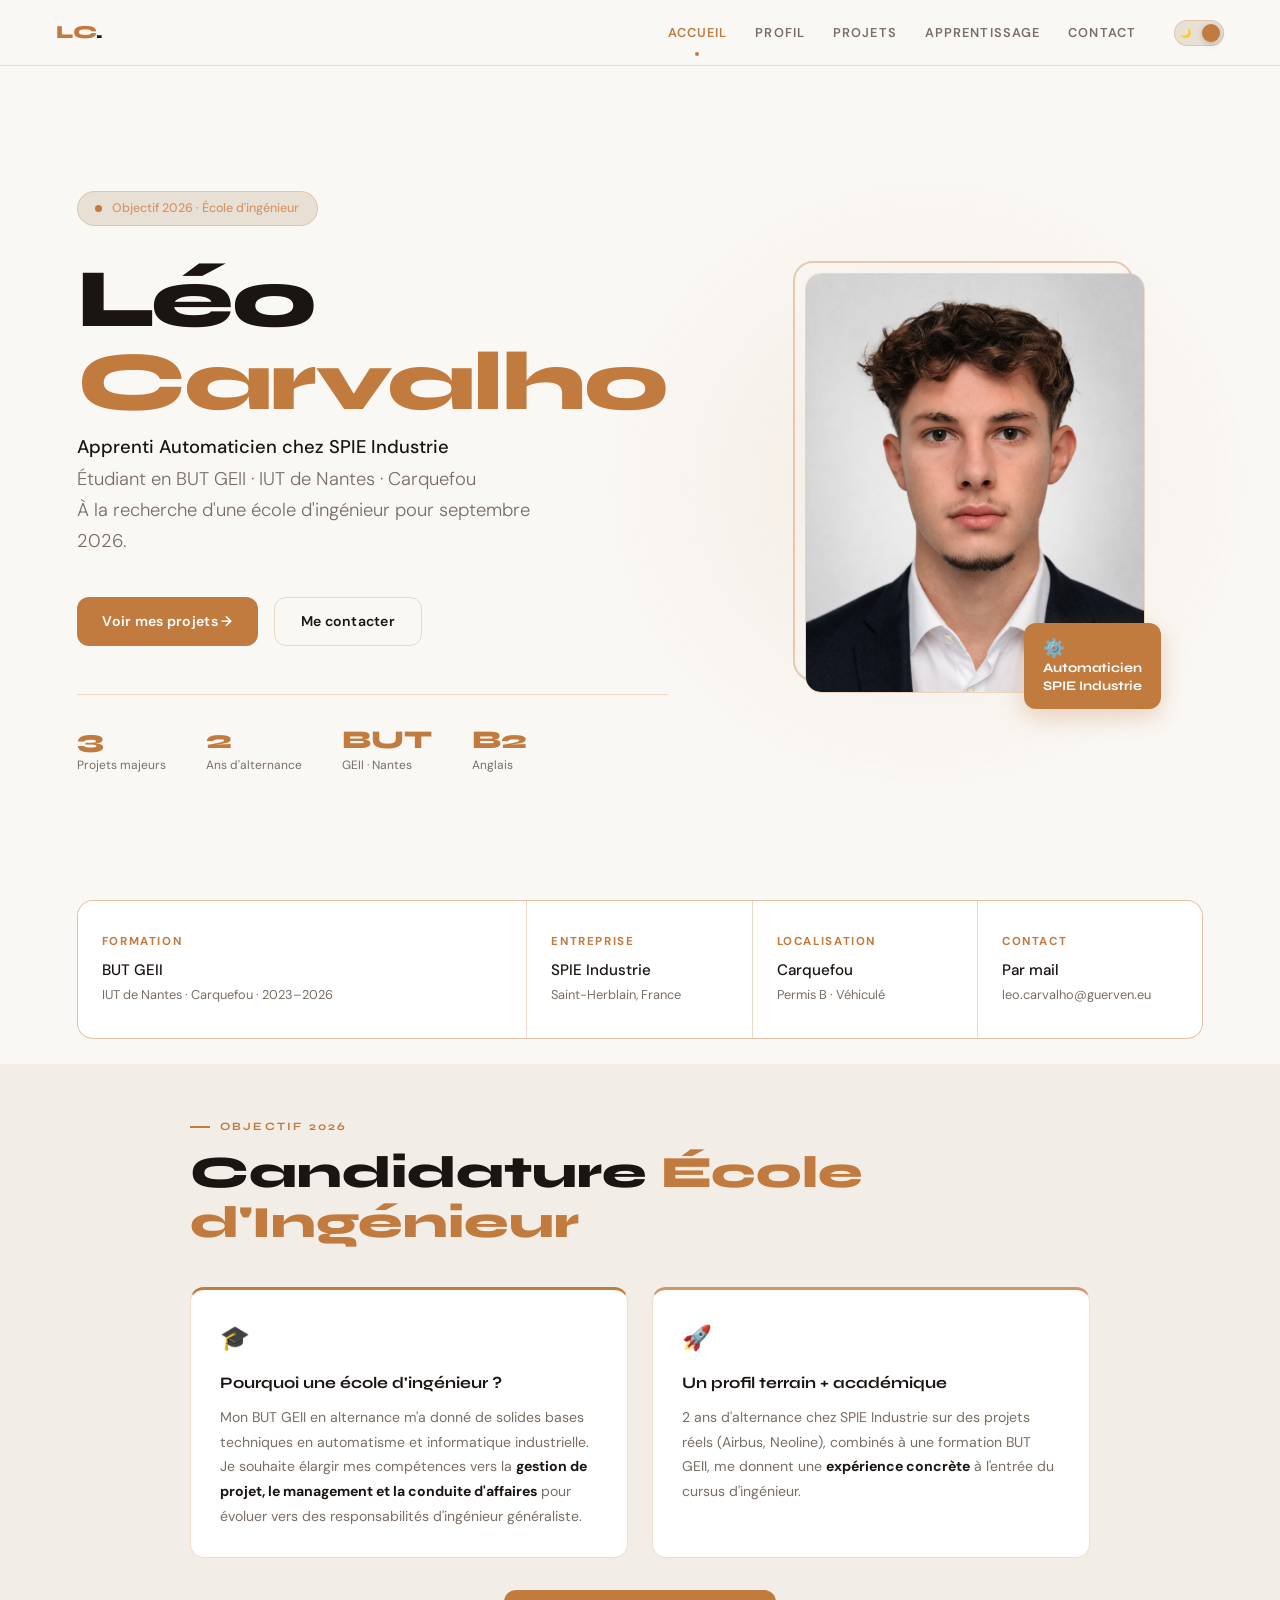
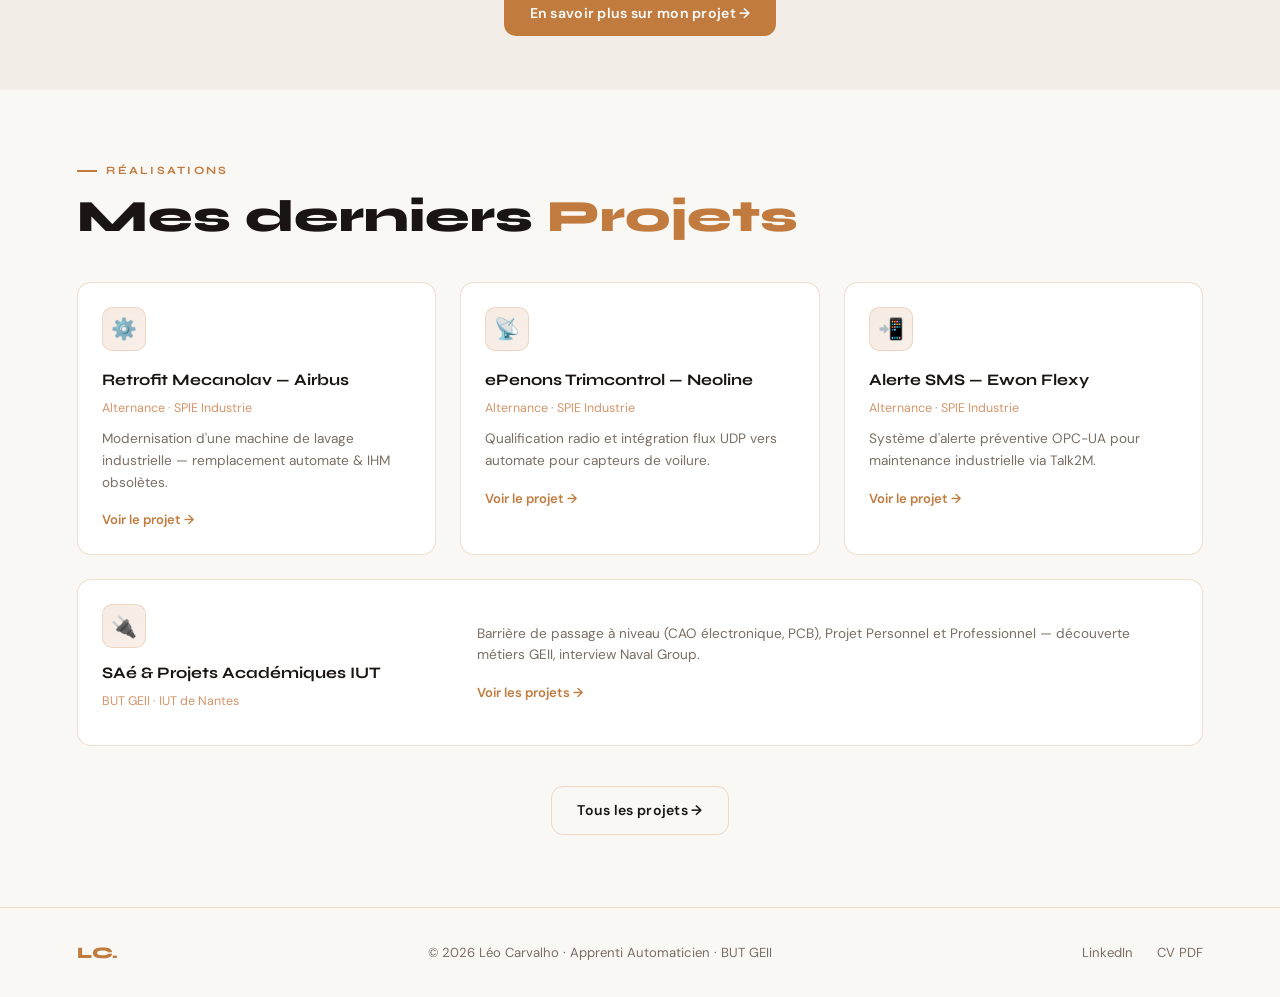
==== commit c02e835f: "Revert "Refonte UI/UX du portfolio avec design system modulaire, interactions avancées et SEO techni" ====
--- a/index.html
+++ b/index.html
@@ -1,143 +1,302 @@
-<!doctype html>
+<!DOCTYPE html>
 <html lang="fr" data-theme="light">
 <head>
-  <meta charset="utf-8">
-  <meta name="viewport" content="width=device-width,initial-scale=1">
-  <meta name="description" content="Portfolio de Léo Carvalho, apprenti automaticien. Projets industriels, parcours, compétences et contact.">
-  <meta name="theme-color" content="#3f5efb">
+  <!-- Google tag (gtag.js) -->
+<script async src="https://www.googletagmanager.com/gtag/js?id=G-LRZKHPG14F"></script>
+<script>
+  window.dataLayer = window.dataLayer || [];
+  function gtag(){dataLayer.push(arguments);}
+  gtag('js', new Date());
+
+  gtag('config', 'G-LRZKHPG14F');
+</script>
+<meta charset="UTF-8">
+<meta name="viewport" content="width=device-width, initial-scale=1.0">
+  <meta name="description" content="Apprenti Automaticien chez SPIE Industrie · BUT GEII · IUT de Nantes. Projets : Airbus, Neoline, Orient Express Corinthian.">
   <meta property="og:type" content="website">
-  <meta property="og:title" content="Léo Carvalho — Portfolio TECH">
-  <meta property="og:description" content="Portfolio premium : projets, parcours ingénieur, compétences automation.">
+  <meta property="og:title" content="Léo Carvalho — Portfolio Automaticien">
+  <meta property="og:description" content="Apprenti Automaticien chez SPIE Industrie · BUT GEII · IUT de Nantes. Projets : Airbus, Neoline, Orient Express Corinthian.">
   <meta property="og:image" content="https://leocrvh.github.io/portfolio/photo.png">
   <meta property="og:url" content="https://leocrvh.github.io/portfolio/index.html">
+  <meta property="og:site_name" content="Léo Carvalho — Portfolio">
   <meta name="twitter:card" content="summary_large_image">
-  <title>Léo Carvalho — Portfolio TECH</title>
-  <link rel="canonical" href="https://leocrvh.github.io/portfolio/index.html">
-  <link rel="dns-prefetch" href="//fonts.googleapis.com">
-  <link rel="preconnect" href="https://fonts.googleapis.com">
-  <link rel="preconnect" href="https://fonts.gstatic.com" crossorigin>
-  <script>document.documentElement.dataset.theme=localStorage.getItem('lc-theme')||(window.matchMedia('(prefers-color-scheme: dark)').matches?'dark':'light');</script>
-  <link rel="stylesheet" href="css/main.css">
-  <link rel="stylesheet" href="css/components.css">
-  <link rel="stylesheet" href="css/animations.css">
-  <link rel="stylesheet" href="css/responsive.css">
-  <script type="application/ld+json">{"@context":"https://schema.org","@type":"Person","name":"Léo Carvalho","jobTitle":"Apprenti Automaticien","email":"mailto:leo.carvalho@guerven.eu","url":"https://leocrvh.github.io/portfolio/index.html","sameAs":["https://www.linkedin.com/in/léo-carvalho29/"]}</script>
-  <script type="application/ld+json">{"@context":"https://schema.org","@type":"BreadcrumbList","itemListElement":[{"@type":"ListItem","position":1,"name":"Accueil","item":"https://leocrvh.github.io/portfolio/index.html"}]}</script>
+  <link rel="icon" type="image/svg+xml" href="[data-uri]">
+<title>Léo Carvalho — Portfolio</title>
+<script>document.documentElement.dataset.theme=localStorage.getItem('lc-theme')||'light';</script>
+<link rel="stylesheet" href="style.css">
+<style>
+.hero {
+  min-height: calc(100vh - var(--nav-h));
+  display: grid; grid-template-columns: 1fr 1fr;
+  align-items: center; gap: 5rem;
+  padding: clamp(3rem,8vh,6rem) clamp(1.2rem,6vw,6rem);
+  position: relative; overflow: hidden;
+}
+.hero-glow {
+  position: absolute; top: 10%; right: 0; width: 55%; height: 80%;
+  background: radial-gradient(ellipse at center, var(--glow) 0%, transparent 70%);
+  pointer-events: none;
+}
+.hero-tag {
+  display: inline-flex; align-items: center; gap: .6rem;
+  background: var(--bg3); border: 1px solid var(--border);
+  border-radius: 999px; padding: .4rem 1.1rem;
+  font-size: .78rem; font-weight: 500; color: var(--accent2); margin-bottom: 2rem;
+}
+.hero-tag .dot { width: 7px; height: 7px; border-radius: 50%; background: var(--accent); animation: pulse 2s infinite; }
+@keyframes pulse { 0%,100%{opacity:1;transform:scale(1)} 50%{opacity:.5;transform:scale(.8)} }
+.hero-name { font-family: 'Syne', sans-serif; font-size: clamp(3rem,6.5vw,5.8rem); font-weight: 800; line-height: 1; letter-spacing: -.02em; margin-bottom: .5rem; }
+.hero-name .last { color: var(--accent); display: block; }
+.hero-sub { font-size: clamp(.95rem,1.5vw,1.15rem); color: var(--muted); font-weight: 300; line-height: 1.7; margin-bottom: 2.5rem; max-width: 460px; }
+.hero-sub strong { color: var(--text); font-weight: 500; }
+.hero-ctas { display: flex; gap: 1rem; flex-wrap: wrap; margin-bottom: 3rem; }
+.hero-stats { display: flex; gap: 2.5rem; padding-top: 2rem; border-top: 1px solid var(--border); }
+.hero-stat-num { font-family: 'Syne', sans-serif; font-size: 1.6rem; font-weight: 800; color: var(--accent); line-height: 1; }
+.hero-stat-label { font-size: .75rem; color: var(--muted); margin-top: .2rem; }
+.hero-visual { position: relative; display: flex; justify-content: center; z-index: 1; }
+.photo-frame { position: relative; width: 340px; }
+.photo-frame::before { content: ''; position: absolute; top: -12px; left: -12px; right: 12px; bottom: 12px; border: 2px solid var(--accent); border-radius: 20px; z-index: 0; opacity: .35; }
+.photo-frame img { width: 100%; height: 420px; object-fit: cover; object-position: center top; border-radius: 16px; position: relative; z-index: 1; border: 1px solid var(--border); }
+.photo-badge { position: absolute; bottom: -16px; right: -16px; z-index: 2; background: var(--accent); color: #fff; border-radius: 12px; padding: .9rem 1.2rem; font-family: 'Syne', sans-serif; font-weight: 700; font-size: .82rem; line-height: 1.3; box-shadow: 0 8px 24px rgba(193,123,63,.3); }
+.photo-badge span { font-size: 1.1rem; display: block; }
+.about-strip { display: grid; grid-template-columns: 2fr 1fr 1fr 1fr; gap: 1px; background: var(--border); border: 1px solid var(--border); border-radius: 16px; overflow: hidden; margin: 0 clamp(1.2rem,6vw,6rem); }
+.strip-cell { background: var(--card); padding: 2rem 1.5rem; transition: background var(--trans); }
+.strip-cell:hover { background: var(--card-h); }
+.strip-cell-label { font-size: .72rem; font-weight: 700; letter-spacing: .14em; text-transform: uppercase; color: var(--accent); margin-bottom: .4rem; }
+.strip-cell-value { font-weight: 500; font-size: .95rem; }
+.strip-cell-sub { font-size: .8rem; color: var(--muted); margin-top: .2rem; }
+.ingenieur-section { padding: clamp(3rem,6vh,5rem) clamp(1.2rem,6vw,6rem); background: var(--bg2); }
+.ingenieur-inner { max-width: 900px; margin: 0 auto; }
+.ingenieur-grid { display: grid; grid-template-columns: 1fr 1fr; gap: 1.5rem; margin-bottom: 2rem; }
+.ingenieur-card { background: var(--card); border: 1px solid var(--border); border-radius: 14px; padding: 1.8rem; }
+.ingenieur-card-icon { font-size: 1.5rem; margin-bottom: .8rem; }
+.ingenieur-card-title { font-family: 'Syne', sans-serif; font-weight: 700; margin-bottom: .6rem; }
+.ingenieur-card-text { font-size: .88rem; color: var(--muted); line-height: 1.75; }
+.ingenieur-card-text strong { color: var(--text); }
+.projects-section { padding: clamp(4rem,8vh,7rem) clamp(1.2rem,6vw,6rem); }
+.projects-grid { display: grid; grid-template-columns: repeat(3,1fr); gap: 1.5rem; margin-bottom: 2.5rem; }
+.proj-preview { background: var(--card); border: 1px solid var(--border); border-radius: 14px; padding: 1.5rem; transition: var(--trans); text-decoration: none; display: block; color: inherit; }
+.proj-preview:hover { border-color: var(--accent); transform: translateY(-3px); box-shadow: 0 12px 32px var(--glow); }
+.proj-icon { width: 44px; height: 44px; border-radius: 10px; display: flex; align-items: center; justify-content: center; font-size: 1.3rem; margin-bottom: 1rem; background: linear-gradient(135deg, rgba(193,123,63,.15), rgba(212,149,106,.15)); border: 1px solid rgba(193,123,63,.2); }
+.proj-title { font-family: 'Syne', sans-serif; font-weight: 700; font-size: 1rem; margin-bottom: .4rem; }
+.proj-context { font-size: .78rem; color: var(--accent2); margin-bottom: .6rem; }
+.proj-desc { font-size: .85rem; color: var(--muted); line-height: 1.6; }
+.proj-arrow { margin-top: 1rem; font-size: .82rem; color: var(--accent); font-weight: 600; display: flex; align-items: center; gap: .3rem; }
+.proj-preview-wide { grid-column: span 3; display: grid; grid-template-columns: 1fr 2fr; gap: 1.5rem; align-items: center; background: var(--card); border: 1px solid var(--border); border-radius: 14px; padding: 1.5rem; transition: var(--trans); text-decoration: none; color: inherit; }
+.proj-preview-wide:hover { border-color: var(--accent); transform: translateY(-3px); box-shadow: 0 12px 32px var(--glow); }
+@media (max-width: 1000px) {
+  .hero { grid-template-columns: 1fr; gap: 3rem; }
+  .hero-visual { display: none; }
+  .about-strip { grid-template-columns: 1fr 1fr; }
+  .projects-grid { grid-template-columns: 1fr 1fr; }
+  .proj-preview-wide { grid-column: span 2; }
+  .ingenieur-grid { grid-template-columns: 1fr; }
+}
+@media (max-width: 640px) {
+  .about-strip { grid-template-columns: 1fr; }
+  .projects-grid { grid-template-columns: 1fr; }
+  .proj-preview-wide { grid-column: span 1; grid-template-columns: 1fr; }
+  .hero-stats { flex-wrap: wrap; gap: 1.5rem; }
+}
+</style>
 </head>
-<body class="page-enter">
-  <a class="skip-link" href="#main-content">Aller au contenu</a>
-  <div class="progress" aria-hidden="true"><span data-scroll-progress></span></div>
-  <div class="cursor-blob" aria-hidden="true"></div>
-
-  <header class="site-header">
-    <nav class="nav" aria-label="Navigation principale">
-      <a class="brand" href="index.html">LC<span class="brand-dot">.</span></a>
-      <div class="nav-links">
-        <a data-nav-link href="index.html">Accueil</a>
-        <a data-nav-link href="profil.html">Profil</a>
-        <a data-nav-link href="projets.html">Projets</a>
-        <a data-nav-link href="apprentissage.html">Apprentissage</a>
-        <a data-nav-link href="contact.html">Contact</a>
-      </div>
-      <div class="nav-actions">
-        <button class="theme-toggle" data-theme-toggle aria-label="Changer le thème">
-          <svg class="icon" viewBox="0 0 24 24" fill="none" aria-hidden="true"><path d="M12 3v2m0 14v2M4.9 4.9l1.4 1.4m11.4 11.4 1.4 1.4M3 12h2m14 0h2M4.9 19.1l1.4-1.4m11.4-11.4 1.4-1.4M12 8a4 4 0 1 0 0 8 4 4 0 0 0 0-8Z" stroke="currentColor" stroke-width="1.8" stroke-linecap="round"/></svg>
-        </button>
-        <button class="menu-toggle" data-menu-toggle aria-expanded="false" aria-controls="mobile-menu" aria-label="Ouvrir le menu">
-          <svg class="icon" viewBox="0 0 24 24" fill="none"><path d="M4 7h16M4 12h16M4 17h16" stroke="currentColor" stroke-width="2" stroke-linecap="round"/></svg>
-        </button>
-      </div>
-    </nav>
-    <div id="mobile-menu" class="mobile-menu" data-mobile-menu>
-      <a data-nav-link href="index.html">Accueil</a>
-      <a data-nav-link href="profil.html">Profil</a>
-      <a data-nav-link href="projets.html">Projets</a>
-      <a data-nav-link href="apprentissage.html">Apprentissage</a>
-      <a data-nav-link href="contact.html">Contact</a>
-    </div>
-  </header>
-
-  <main id="main-content">
-    <section class="hero section reveal" data-parallax data-cursor-track>
-      <div>
-        <div class="eyebrow">Apprenti automaticien · Professionnel TECH</div>
-        <h1>Portfolio nouvelle génération, orienté industrie intelligente.</h1>
-        <p>Je conçois et déploie des solutions d’automatisme robustes, performantes et maintenables sur des environnements industriels exigeants.</p>
-        <div class="hero-actions">
-          <a class="btn btn-primary magnetic" href="projets.html"><span>Découvrir mes projets</span></a>
-          <a class="btn btn-soft" href="contact.html">Parler de votre besoin</a>
-        </div>
-        <div class="stats-grid">
-          <article class="card"><div class="stat-value" data-counter="4">0</div><div class="stat-label">Projets industriels majeurs</div></article>
-          <article class="card"><div class="stat-value" data-counter="2" data-suffix="+">0</div><div class="stat-label">Années d’alternance</div></article>
-          <article class="card"><div class="stat-value" data-counter="16">0</div><div class="stat-label">Technologies utilisées</div></article>
-          <article class="card"><div class="stat-value" data-counter="60" data-suffix="fps">0</div><div class="stat-label">Expérience fluide visée</div></article>
-        </div>
-      </div>
-      <article class="card">
-        <img src="photo.png" alt="Portrait de Léo Carvalho" width="600" height="700" loading="eager" decoding="async">
-        <div class="button-row" style="margin-top:.8rem">
-          <span class="badge">SPIE Industrie</span>
-          <span class="badge">BUT GEII</span>
-          <span class="badge">Objectif école d’ingénieur 2026</span>
-        </div>
-      </article>
-    </section>
-
-    <section class="section" data-cursor-track>
-      <header class="section-head reveal"><div class="eyebrow">Focus rapide</div><h2>Valeur ajoutée & positionnement</h2></header>
-      <div class="quick-grid">
-        <article class="card reveal quick-item"><strong>Automatismes</strong><span>Conception PLC / HMI, réseaux, diagnostics.</span></article>
-        <article class="card reveal quick-item"><strong>Pilotage projet</strong><span>Méthode, documentation DOE, coordination.</span></article>
-        <article class="card reveal quick-item"><strong>Industrie 4.0</strong><span>Interopérabilité OPC-UA, alerting, supervision.</span></article>
-        <article class="card reveal quick-item"><strong>Exécution terrain</strong><span>Mise en service client, tests et sécurisation.</span></article>
-      </div>
-    </section>
-
-    <section class="section" data-cursor-track>
-      <header class="section-head reveal"><div class="eyebrow">Bento grid</div><h2>Projets à fort impact</h2></header>
-      <div class="bento-grid">
-        <article class="card bento-item large reveal" tabindex="0" data-lightbox-trigger="a36_1.jpg" data-lightbox-alt="Projet A36">
-          <img class="bento-media" src="a36_1.jpg" alt="Projet A36 Orient Express" loading="lazy" decoding="async">
-          <div class="overlay"><strong>A36 Orient Express</strong><p>Redondance automate et synchronisation NTP.</p></div>
-        </article>
-        <article class="card bento-item reveal" tabindex="0" data-lightbox-trigger="mecanolav1.jpg" data-lightbox-alt="Retrofit Airbus">
-          <img class="bento-media" src="mecanolav1.jpg" alt="Retrofit Mecanolav Airbus" loading="lazy" decoding="async">
-          <div class="overlay"><strong>Retrofit Airbus</strong><p>Modernisation PLC/HMI.</p></div>
-        </article>
-        <article class="card bento-item reveal" tabindex="0" data-lightbox-trigger="epenon.jpg" data-lightbox-alt="ePenons Neoline">
-          <img class="bento-media" src="epenon.jpg" alt="Projet ePenons" loading="lazy" decoding="async">
-          <div class="overlay"><strong>ePenons Neoline</strong><p>Chaîne radio + UDP + API.</p></div>
-        </article>
-        <article class="card bento-item wide reveal" tabindex="0" data-lightbox-trigger="ewon.jpg" data-lightbox-alt="Alerte SMS">
-          <img class="bento-media" src="ewon.jpg" alt="Alerte SMS Ewon" loading="lazy" decoding="async">
-          <div class="overlay"><strong>Alerte SMS OPC-UA</strong><p>Maintenance préventive temps réel.</p></div>
-        </article>
-      </div>
-    </section>
-  </main>
-
-  <aside class="lightbox" data-lightbox aria-hidden="true">
-    <div class="lightbox-content">
-      <button class="btn btn-soft lightbox-close" data-lightbox-close aria-label="Fermer">Fermer</button>
-      <img data-lightbox-image src="" alt="Aperçu projet">
-    </div>
-  </aside>
-
-  <footer class="footer">
-    <div class="footer-inner">
-      <span>© <span id="year">2026</span> Léo Carvalho</span>
-      <div>
-        <a href="https://www.linkedin.com/in/léo-carvalho29/" target="_blank" rel="noopener">LinkedIn</a>
-        ·
-        <a href="CARVALHO-Leo-CV.pdf" target="_blank" rel="noopener">CV PDF</a>
-      </div>
-    </div>
-  </footer>
-
-  <script src="js/core.js" defer></script>
-  <script src="js/animations.js" defer></script>
-  <script src="js/interactions.js" defer></script>
-  <script src="js/performance.js" defer></script>
+<body>
+
+<nav>
+  <a href="index.html" class="nav-logo">LC<span>.</span></a>
+  <ul class="nav-links">
+    <li><a href="index.html">Accueil</a></li>
+    <li><a href="profil.html">Profil</a></li>
+    <li><a href="projets.html">Projets</a></li>
+    <li><a href="apprentissage.html">Apprentissage</a></li>
+    <li><a href="contact.html">Contact</a></li>
+  </ul>
+  <button class="theme-toggle" id="themeToggle" aria-label="Changer le thème">
+    <span class="theme-icon moon">🌙</span>
+    <span class="theme-icon sun">☀️</span>
+  </button>
+  <button class="burger" id="burger" aria-label="Menu">
+    <span></span><span></span><span></span>
+  </button>
+</nav>
+
+<!-- MOBILE OVERLAY -->
+<div id="mobileOverlay" class="mobile-overlay"></div>
+
+<!-- MOBILE DRAWER -->
+<div id="mobileMenu" class="mobile-menu">
+  <div class="mobile-menu-header">
+    <span class="mobile-menu-logo">LC.</span>
+    <button class="mobile-menu-close" onclick="closeMobile()">✕</button>
+  </div>
+  <div class="mobile-menu-links">
+      <a href="index.html" onclick="closeMobile()"><span class="nav-icon">🏠</span>Accueil</a>
+      <a href="profil.html" onclick="closeMobile()"><span class="nav-icon">👤</span>Profil</a>
+      <a href="projets.html" onclick="closeMobile()"><span class="nav-icon">⚙️</span>Projets</a>
+      <a href="apprentissage.html" onclick="closeMobile()"><span class="nav-icon">🎓</span>Apprentissage</a>
+      <a href="contact.html" onclick="closeMobile()"><span class="nav-icon">✉️</span>Contact</a>
+  </div>
+  <div class="mobile-menu-footer">
+    <a href="https://www.linkedin.com/in/léo-carvalho29/" target="_blank">💼 LinkedIn</a>
+    <a href="CARVALHO-Leo-CV.pdf" target="_blank">📄 CV</a>
+  </div>
+</div>
+
+<div class="page-content">
+
+  <!-- HERO -->
+  <section class="hero">
+    <div class="hero-glow"></div>
+    <div class="fade-up">
+      <div class="hero-tag">
+        <span class="dot"></span>
+        Objectif 2026 · École d'ingénieur
+      </div>
+      <h1 class="hero-name">
+        Léo
+        <span class="last">Carvalho</span>
+      </h1>
+      <p class="hero-sub">
+        <strong>Apprenti Automaticien chez SPIE Industrie</strong><br>
+        Étudiant en BUT GEII · IUT de Nantes · Carquefou<br>
+        À la recherche d'une école d'ingénieur pour septembre 2026.
+      </p>
+      <div class="hero-ctas">
+        <a href="projets.html" class="btn btn-primary">Voir mes projets →</a>
+        <a href="contact.html" class="btn btn-outline">Me contacter</a>
+      </div>
+      <div class="hero-stats">
+        <div>
+          <div class="hero-stat-num">3</div>
+          <div class="hero-stat-label">Projets majeurs</div>
+        </div>
+        <div>
+          <div class="hero-stat-num">2</div>
+          <div class="hero-stat-label">Ans d'alternance</div>
+        </div>
+        <div>
+          <div class="hero-stat-num">BUT</div>
+          <div class="hero-stat-label">GEII · Nantes</div>
+        </div>
+        <div>
+          <div class="hero-stat-num">B2</div>
+          <div class="hero-stat-label">Anglais</div>
+        </div>
+      </div>
+    </div>
+
+    <div class="hero-visual fade-up" style="transition-delay:.15s">
+      <div class="photo-frame">
+        <img src="photo.png" alt="Léo Carvalho">
+        <div class="photo-badge">
+          <span>⚙️</span>
+          Automaticien<br>SPIE Industrie
+        </div>
+      </div>
+    </div>
+  </section>
+
+  <!-- INFO STRIP -->
+  <div class="about-strip fade-up">
+    <div class="strip-cell">
+      <div class="strip-cell-label">Formation</div>
+      <div class="strip-cell-value">BUT GEII</div>
+      <div class="strip-cell-sub">IUT de Nantes · Carquefou · 2023–2026</div>
+    </div>
+    <div class="strip-cell">
+      <div class="strip-cell-label">Entreprise</div>
+      <div class="strip-cell-value">SPIE Industrie</div>
+      <div class="strip-cell-sub">Saint-Herblain, France</div>
+    </div>
+    <div class="strip-cell">
+      <div class="strip-cell-label">Localisation</div>
+      <div class="strip-cell-value">Carquefou</div>
+      <div class="strip-cell-sub">Permis B · Véhiculé</div>
+    </div>
+    <div class="strip-cell">
+      <div class="strip-cell-label">Contact</div>
+      <div class="strip-cell-value">Par mail</div>
+      <div class="strip-cell-sub">leo.carvalho&#64;guerven.eu</div>
+    </div>
+  </div><br>
+
+  <!-- INGÉNIEUR HIGHLIGHT -->
+  <section class="ingenieur-section">
+    <div class="ingenieur-inner">
+      <div class="section-eyebrow fade-up">Objectif 2026</div>
+      <h2 class="section-title fade-up">Candidature <span>École d'Ingénieur</span></h2>
+      <div class="ingenieur-grid fade-up">
+        <div class="ingenieur-card" style="border-top:3px solid var(--accent)">
+          <div class="ingenieur-card-icon">🎓</div>
+          <div class="ingenieur-card-title">Pourquoi une école d'ingénieur ?</div>
+          <p class="ingenieur-card-text">Mon BUT GEII en alternance m'a donné de solides bases techniques en automatisme et informatique industrielle. Je souhaite élargir mes compétences vers la <strong>gestion de projet, le management et la conduite d'affaires</strong> pour évoluer vers des responsabilités d'ingénieur généraliste.</p>
+        </div>
+        <div class="ingenieur-card" style="border-top:3px solid var(--accent2)">
+          <div class="ingenieur-card-icon">🚀</div>
+          <div class="ingenieur-card-title">Un profil terrain + académique</div>
+          <p class="ingenieur-card-text">2 ans d'alternance chez SPIE Industrie sur des projets réels (Airbus, Neoline), combinés à une formation BUT GEII, me donnent une <strong>expérience concrète</strong> à l'entrée du cursus d'ingénieur.</p>
+        </div>
+      </div>
+      <div class="fade-up" style="text-align:center">
+        <a href="profil.html#ingenieur" class="btn btn-primary">En savoir plus sur mon projet →</a>
+      </div>
+    </div>
+  </section>
+
+  <!-- PROJECTS PREVIEW -->
+  <section class="projects-section">
+    <div class="section-eyebrow fade-up">Réalisations</div>
+    <h2 class="section-title fade-up">Mes derniers <span>Projets</span></h2>
+    <div class="projects-grid">
+      <a href="projet-retrofit.html" class="proj-preview fade-up">
+        <div class="proj-icon">⚙️</div>
+        <div class="proj-title">Retrofit Mecanolav — Airbus</div>
+        <div class="proj-context">Alternance · SPIE Industrie</div>
+        <p class="proj-desc">Modernisation d'une machine de lavage industrielle — remplacement automate &amp; IHM obsolètes.</p>
+        <div class="proj-arrow">Voir le projet →</div>
+      </a>
+      <a href="projet-epenons.html" class="proj-preview fade-up">
+        <div class="proj-icon">📡</div>
+        <div class="proj-title">ePenons Trimcontrol — Neoline</div>
+        <div class="proj-context">Alternance · SPIE Industrie</div>
+        <p class="proj-desc">Qualification radio et intégration flux UDP vers automate pour capteurs de voilure.</p>
+        <div class="proj-arrow">Voir le projet →</div>
+      </a>
+      <a href="projet-sms.html" class="proj-preview fade-up">
+        <div class="proj-icon">📲</div>
+        <div class="proj-title">Alerte SMS — Ewon Flexy</div>
+        <div class="proj-context">Alternance · SPIE Industrie</div>
+        <p class="proj-desc">Système d'alerte préventive OPC-UA pour maintenance industrielle via Talk2M.</p>
+        <div class="proj-arrow">Voir le projet →</div>
+      </a>
+      <a href="projet-sae.html" class="proj-preview-wide fade-up">
+        <div>
+          <div class="proj-icon" style="margin-bottom:.7rem">🔌</div>
+          <div class="proj-title">SAé &amp; Projets Académiques IUT</div>
+          <div class="proj-context">BUT GEII · IUT de Nantes</div>
+        </div>
+        <div>
+          <p class="proj-desc" style="margin-bottom:1rem">Barrière de passage à niveau (CAO électronique, PCB), Projet Personnel et Professionnel — découverte métiers GEII, interview Naval Group.</p>
+          <div class="proj-arrow">Voir les projets →</div>
+        </div>
+      </a>
+    </div>
+    <div style="text-align:center">
+      <a href="projets.html" class="btn btn-outline">Tous les projets →</a>
+    </div>
+  </section>
+
+</div>
+
+<footer>
+  <span class="footer-logo">LC.</span>
+  <span>© 2026 Léo Carvalho · Apprenti Automaticien · BUT GEII</span>
+  <div class="footer-links">
+    <a href="https://www.linkedin.com/in/léo-carvalho29/" target="_blank">LinkedIn</a>
+        <a href="CARVALHO-Leo-CV.pdf" target="_blank">CV PDF</a>
+  </div>
+</footer>
+
+<script src="main.js"></script>
 </body>
 </html>
--- a/style.css
+++ b/style.css
@@ -0,0 +1,441 @@
+/* ═══════════════════════════════════════════════════
+   LEO CARVALHO — PORTFOLIO  |  Shared Styles
+   ═══════════════════════════════════════════════════ */
+
+/* ─── GOOGLE FONTS ──────────────────────────────────── */
+@import url('https://fonts.googleapis.com/css2?family=Syne:wght@400;600;700;800&family=DM+Sans:ital,opsz,wght@0,9..40,300;0,9..40,400;0,9..40,500;1,9..40,300&display=swap');
+
+/* ─── TOKENS ─────────────────────────────────────────── */
+:root {
+  --accent:   #C17B3F;
+  --accent2:  #D4956A;
+  --accent3:  #E8B48A;
+  --radius:   12px;
+  --nav-h:    66px;
+  --trans:    .35s cubic-bezier(.4,0,.2,1);
+}
+
+[data-theme="dark"] {
+  --bg:        #0F0E0C;
+  --bg2:       #181612;
+  --bg3:       #221f1a;
+  --border:    rgba(193,123,63,.18);
+  --text:      #F0EDE8;
+  --muted:     #7A7065;
+  --card:      #1A1714;
+  --card-h:    #211e19;
+  --nav-bg:    rgba(15,14,12,.88);
+  --glow:      rgba(193,123,63,.12);
+  --shadow:    rgba(0,0,0,.4);
+}
+
+[data-theme="light"] {
+  --bg:        #FAF8F5;
+  --bg2:       #F2EDE6;
+  --bg3:       #E8E0D4;
+  --border:    rgba(193,123,63,.25);
+  --text:      #1A1512;
+  --muted:     #7A6E64;
+  --card:      #FFFFFF;
+  --card-h:    #FFF9F4;
+  --nav-bg:    rgba(250,248,245,.92);
+  --glow:      rgba(193,123,63,.1);
+  --shadow:    rgba(0,0,0,.08);
+}
+
+/* ─── RESET ──────────────────────────────────────────── */
+*, *::before, *::after { box-sizing: border-box; margin: 0; padding: 0; }
+html { scroll-behavior: smooth; font-size: 16px; }
+
+body {
+  font-family: 'DM Sans', sans-serif;
+  background: var(--bg);
+  color: var(--text);
+  transition: background var(--trans), color var(--trans);
+  overflow-x: hidden;
+  line-height: 1.6;
+}
+
+a { color: inherit; text-decoration: none; }
+ul { list-style: none; }
+img { max-width: 100%; display: block; }
+
+/* ─── NAV ────────────────────────────────────────────── */
+nav {
+  position: fixed; top: 0; left: 0; right: 0; z-index: 200;
+  height: var(--nav-h);
+  background: var(--nav-bg);
+  backdrop-filter: blur(16px) saturate(1.4);
+  -webkit-backdrop-filter: blur(16px) saturate(1.4);
+  border-bottom: 1px solid var(--border);
+  display: flex; align-items: center;
+  padding: 0 clamp(1rem,5vw,3.5rem);
+  transition: background var(--trans);
+}
+
+.nav-logo {
+  font-family: 'Syne', sans-serif;
+  font-weight: 800; font-size: 1.15rem;
+  letter-spacing: .03em;
+  color: var(--accent);
+  margin-right: auto;
+  flex-shrink: 0;
+}
+.nav-logo span { color: var(--text); }
+
+.nav-links {
+  display: flex; gap: 0; align-items: center;
+}
+.nav-links a {
+  font-size: .8rem; font-weight: 600; letter-spacing: .08em;
+  text-transform: uppercase; color: var(--muted);
+  transition: color .2s;
+  padding: .4rem .9rem;
+  position: relative;
+  border-radius: 6px;
+}
+.nav-links a:hover { color: var(--text); background: var(--bg3); }
+.nav-links a.active { color: var(--accent); }
+.nav-links a.active::after {
+  content:''; position:absolute; bottom:-8px; left:50%; transform:translateX(-50%);
+  width:4px; height:4px; border-radius:50%; background: var(--accent);
+}
+
+/* ─── THEME TOGGLE ───────────────────────────────────── */
+.theme-toggle {
+  margin-left: 1.5rem;
+  width: 50px; height: 26px;
+  background: var(--bg3);
+  border: 1.5px solid var(--border);
+  border-radius: 999px;
+  cursor: pointer;
+  position: relative;
+  transition: background var(--trans), border-color var(--trans);
+  flex-shrink: 0;
+}
+.theme-toggle::after {
+  content:'';
+  position: absolute; top: 3px; left: 3px;
+  width: 18px; height: 18px;
+  border-radius: 50%;
+  background: var(--accent);
+  transition: transform .3s cubic-bezier(.4,0,.2,1), background .3s;
+  box-shadow: 0 2px 6px rgba(0,0,0,.2);
+}
+[data-theme="light"] .theme-toggle::after { transform: translateX(24px); }
+.theme-icon { position: absolute; top: 50%; transform: translateY(-50%); font-size: 9px; line-height:1; }
+.theme-icon.moon { left: 5px; }
+.theme-icon.sun  { right: 4px; }
+
+/* ─── MOBILE NAV ─────────────────────────────────────── */
+.burger {
+  display: none; flex-direction: column; gap: 5px;
+  cursor: pointer; padding: 8px; margin-left: 1rem;
+  background: none; border: none;
+  border-radius: 8px;
+  transition: background .2s;
+}
+.burger:hover { background: var(--bg3); }
+.burger span {
+  width: 22px; height: 2px;
+  background: var(--text); border-radius: 2px;
+  display: block;
+  transition: transform .35s cubic-bezier(.4,0,.2,1),
+              opacity .25s ease,
+              background .2s;
+  transform-origin: center;
+}
+/* Burger → X animation */
+.burger.open span:nth-child(1) { transform: translateY(7px) rotate(45deg); }
+.burger.open span:nth-child(2) { opacity: 0; transform: scaleX(0); }
+.burger.open span:nth-child(3) { transform: translateY(-7px) rotate(-45deg); }
+
+/* Backdrop overlay */
+.mobile-overlay {
+  display: none;
+  position: fixed; inset: 0; z-index: 197;
+  background: rgba(0,0,0,.45);
+  backdrop-filter: blur(2px);
+  opacity: 0;
+  transition: opacity .35s ease;
+}
+.mobile-overlay.open { display: block; opacity: 1; }
+
+/* Drawer panel */
+.mobile-menu {
+  position: fixed;
+  top: 0; right: 0; bottom: 0;
+  width: min(320px, 85vw);
+  z-index: 198;
+  background: var(--bg);
+  border-left: 1px solid var(--border);
+  box-shadow: -16px 0 48px rgba(0,0,0,.18);
+  display: flex; flex-direction: column;
+  padding: 0;
+  transform: translateX(100%);
+  transition: transform .38s cubic-bezier(.4,0,.2,1);
+  visibility: hidden;
+}
+.mobile-menu.open {
+  transform: translateX(0);
+  visibility: visible;
+}
+
+/* Drawer header */
+.mobile-menu-header {
+  display: flex; align-items: center; justify-content: space-between;
+  padding: 1.2rem 1.5rem;
+  border-bottom: 1px solid var(--border);
+  height: var(--nav-h);
+}
+.mobile-menu-logo {
+  font-family: 'Syne', sans-serif; font-weight: 800;
+  font-size: 1.1rem; color: var(--accent);
+}
+.mobile-menu-close {
+  width: 34px; height: 34px; border-radius: 8px;
+  background: var(--bg3); border: 1px solid var(--border);
+  cursor: pointer; display: flex; align-items: center; justify-content: center;
+  font-size: 1rem; color: var(--muted);
+  transition: var(--trans);
+}
+.mobile-menu-close:hover { background: var(--accent); color: #fff; border-color: var(--accent); }
+
+/* Nav links */
+.mobile-menu-links {
+  flex: 1; display: flex; flex-direction: column;
+  padding: 1.5rem 1.2rem; gap: .3rem;
+  overflow-y: auto;
+}
+.mobile-menu-links a {
+  display: flex; align-items: center; gap: .75rem;
+  font-size: .95rem; font-weight: 500; color: var(--muted);
+  padding: .85rem 1rem;
+  border-radius: 10px;
+  transition: background .2s, color .2s;
+  text-decoration: none;
+  /* Stagger animation */
+  opacity: 0; transform: translateX(20px);
+  transition: background .2s, color .2s,
+              opacity .3s ease, transform .3s ease;
+}
+.mobile-menu.open .mobile-menu-links a {
+  opacity: 1; transform: translateX(0);
+}
+.mobile-menu.open .mobile-menu-links a:nth-child(1) { transition-delay: .08s; }
+.mobile-menu.open .mobile-menu-links a:nth-child(2) { transition-delay: .12s; }
+.mobile-menu.open .mobile-menu-links a:nth-child(3) { transition-delay: .16s; }
+.mobile-menu.open .mobile-menu-links a:nth-child(4) { transition-delay: .20s; }
+.mobile-menu.open .mobile-menu-links a:nth-child(5) { transition-delay: .24s; }
+.mobile-menu-links a:hover { background: var(--bg3); color: var(--text); }
+.mobile-menu-links a.active { background: rgba(193,123,63,.1); color: var(--accent); }
+.mobile-menu-links a .nav-icon { font-size: 1.1rem; width: 28px; text-align: center; }
+
+/* Footer strip inside drawer */
+.mobile-menu-footer {
+  padding: 1.2rem 1.5rem;
+  border-top: 1px solid var(--border);
+  display: flex; gap: .8rem;
+}
+.mobile-menu-footer a {
+  flex: 1; text-align: center;
+  font-size: .78rem; font-weight: 600;
+  padding: .6rem; border-radius: 8px;
+  background: var(--bg3); border: 1px solid var(--border);
+  color: var(--muted); text-decoration: none;
+  transition: var(--trans);
+}
+.mobile-menu-footer a:hover { border-color: var(--accent); color: var(--accent); }
+
+/* ─── PAGE WRAPPER ───────────────────────────────────── */
+.page-content {
+  padding-top: var(--nav-h);
+  min-height: 100vh;
+}
+
+/* ─── SECTION UTILS ──────────────────────────────────── */
+.section {
+  padding: clamp(4rem,8vh,7rem) clamp(1.2rem,6vw,6rem);
+}
+.section-alt { background: var(--bg2); }
+
+.section-eyebrow {
+  font-family: 'Syne', sans-serif;
+  font-size: .7rem; font-weight: 700; letter-spacing: .2em;
+  text-transform: uppercase; color: var(--accent);
+  margin-bottom: .75rem;
+  display: flex; align-items: center; gap: .6rem;
+}
+.section-eyebrow::before {
+  content: ''; width: 20px; height: 2px; background: var(--accent);
+}
+
+.section-title {
+  font-family: 'Syne', sans-serif;
+  font-size: clamp(1.8rem,3.5vw,2.8rem);
+  font-weight: 800; line-height: 1.1;
+  margin-bottom: 2.5rem;
+}
+.section-title span { color: var(--accent); }
+
+/* ─── BUTTONS ────────────────────────────────────────── */
+.btn {
+  display: inline-flex; align-items: center; gap: .5rem;
+  padding: .75rem 1.6rem; border-radius: var(--radius);
+  font-size: .88rem; font-weight: 600; letter-spacing: .02em;
+  transition: var(--trans); cursor: pointer; border: none;
+  font-family: 'DM Sans', sans-serif;
+}
+.btn-primary { background: var(--accent); color: #fff; }
+.btn-primary:hover { background: var(--accent2); transform: translateY(-2px); box-shadow: 0 8px 24px var(--glow); }
+.btn-outline { background: transparent; border: 1.5px solid var(--border); color: var(--text); }
+.btn-outline:hover { border-color: var(--accent); color: var(--accent); transform: translateY(-2px); }
+.btn-sm { padding: .5rem 1.1rem; font-size: .8rem; }
+
+/* ─── CARDS ──────────────────────────────────────────── */
+.card {
+  background: var(--card);
+  border: 1px solid var(--border);
+  border-radius: 16px;
+  transition: var(--trans);
+}
+.card:hover {
+  border-color: rgba(193,123,63,.4);
+  box-shadow: 0 16px 48px var(--glow);
+  transform: translateY(-3px);
+}
+
+/* ─── BADGES ─────────────────────────────────────────── */
+.badge {
+  display: inline-block;
+  background: var(--bg3); border: 1px solid var(--border);
+  border-radius: 999px; padding: .25rem .75rem;
+  font-size: .75rem; font-weight: 500; color: var(--muted);
+}
+.badge-accent { background: rgba(193,123,63,.12); border-color: rgba(193,123,63,.3); color: var(--accent2); }
+
+/* ─── FADE ANIMATIONS ────────────────────────────────── */
+.fade-up {
+  opacity: 0; transform: translateY(24px);
+  transition: opacity .55s ease, transform .55s ease;
+}
+.fade-up.visible { opacity: 1; transform: none; }
+.fade-up:nth-child(2) { transition-delay: .1s; }
+.fade-up:nth-child(3) { transition-delay: .2s; }
+.fade-up:nth-child(4) { transition-delay: .3s; }
+
+/* ─── FOOTER ─────────────────────────────────────────── */
+footer {
+  padding: 2rem clamp(1.2rem,6vw,6rem);
+  border-top: 1px solid var(--border);
+  display: flex; align-items: center; justify-content: space-between; flex-wrap: wrap; gap: 1rem;
+  font-size: .82rem; color: var(--muted);
+}
+.footer-logo { font-family: 'Syne', sans-serif; font-weight: 800; color: var(--accent); font-size: 1rem; }
+.footer-links { display: flex; gap: 1.5rem; }
+.footer-links a:hover { color: var(--accent); }
+
+/* ─── RESPONSIVE ─────────────────────────────────────── */
+@media (max-width: 900px) {
+  .nav-links { display: none; }
+  .burger { display: flex; }
+}
+@media (max-width: 600px) {
+  .btn { padding: .65rem 1.2rem; font-size: .85rem; }
+}
+
+/* ─── PAGE FADE TRANSITION ───────────────────────────────── */
+/* IMPORTANT: Never put transform on body — it breaks position:fixed (lightbox, nav)  */
+/* Fade only on body (opacity), translateY only on .page-content                     */
+body { animation: pageFadeIn .3s ease forwards; }
+@keyframes pageFadeIn {
+  from { opacity: 0; }
+  to   { opacity: 1; }
+}
+/* page-content: opacity only, no transform - transform breaks fixed children */
+.page-content { animation: contentSlideIn .3s ease forwards; }
+@keyframes contentSlideIn {
+  from { opacity: 0; }
+  to   { opacity: 1; }
+}
+.page-leaving { animation: pageFadeOut .22s ease forwards; }
+@keyframes pageFadeOut {
+  from { opacity: 1; }
+  to   { opacity: 0; }
+}
+
+/* ─── SCROLL TO TOP ──────────────────────────────────────── */
+.scroll-top {
+  position: fixed; bottom: 2rem; right: 2rem; z-index: 300;
+  width: 44px; height: 44px; border-radius: 12px;
+  background: var(--accent); color: #fff;
+  border: none; cursor: pointer;
+  display: flex; align-items: center; justify-content: center;
+  font-size: 1.1rem; font-weight: 700;
+  box-shadow: 0 4px 16px rgba(193,123,63,.35);
+  opacity: 0; transform: translateY(10px);
+  transition: opacity .3s ease, transform .3s ease, background .2s;
+  pointer-events: none;
+}
+.scroll-top.visible {
+  opacity: 1; transform: none; pointer-events: auto;
+}
+.scroll-top:hover { background: var(--accent2); transform: translateY(-2px); }
+
+/* ─── PAGE FADE TRANSITION ───────────────────────────────── */
+/* IMPORTANT: Never put transform on body — it breaks position:fixed (lightbox, nav)  */
+/* Fade only on body (opacity), translateY only on .page-content                     */
+body { animation: pageFadeIn .3s ease forwards; }
+@keyframes pageFadeIn {
+  from { opacity: 0; }
+  to   { opacity: 1; }
+}
+/* page-content: opacity only, no transform - transform breaks fixed children */
+.page-content { animation: contentSlideIn .3s ease forwards; }
+@keyframes contentSlideIn {
+  from { opacity: 0; }
+  to   { opacity: 1; }
+}
+.page-leaving { animation: pageFadeOut .22s ease forwards; }
+@keyframes pageFadeOut {
+  from { opacity: 1; }
+  to   { opacity: 0; }
+}
+
+/* ─── SCROLL TO TOP ──────────────────────────────────────── */
+.scroll-top {
+  position: fixed; bottom: 2rem; right: 2rem; z-index: 300;
+  width: 44px; height: 44px; border-radius: 12px;
+  background: var(--accent); color: #fff;
+  border: none; cursor: pointer;
+  display: flex; align-items: center; justify-content: center;
+  font-size: 1.1rem; font-weight: 700;
+  box-shadow: 0 4px 16px rgba(193,123,63,.35);
+  opacity: 0; transform: translateY(10px);
+  transition: opacity .3s ease, transform .3s ease, background .2s;
+  pointer-events: none;
+}
+.scroll-top.visible { opacity: 1; transform: none; pointer-events: auto; }
+.scroll-top:hover { background: var(--accent2); transform: translateY(-2px); }
+
+/* ─── LIGHTBOX ISOLATION ─────────────────────────────────── */
+
+
+/* ─── MOBILE FIXES ───────────────────────────────────────── */
+@media (max-width: 768px) {
+  .proj-summary-strip { grid-template-columns: 1fr 1fr; font-size: .8rem; }
+  .gallery-item { min-height: 140px; }
+  .proj-detail-body { gap: 2rem; }
+  .hero-stats { gap: 1.2rem; flex-wrap: wrap; }
+  .ingenieur-grid { grid-template-columns: 1fr; }
+  .proj-detail-hero, .proj-gallery-section, .proj-nav-strip {
+    padding-left: 1rem; padding-right: 1rem;
+  }
+  .scroll-top { bottom: 1.2rem; right: 1.2rem; width: 38px; height: 38px; font-size: .95rem; }
+}
+@media (max-width: 480px) {
+  .proj-summary-strip { grid-template-columns: 1fr; }
+  .proj-card-num { display: none; }
+  .hero-name { font-size: 2.8rem; }
+  .about-strip { grid-template-columns: 1fr; }
+}
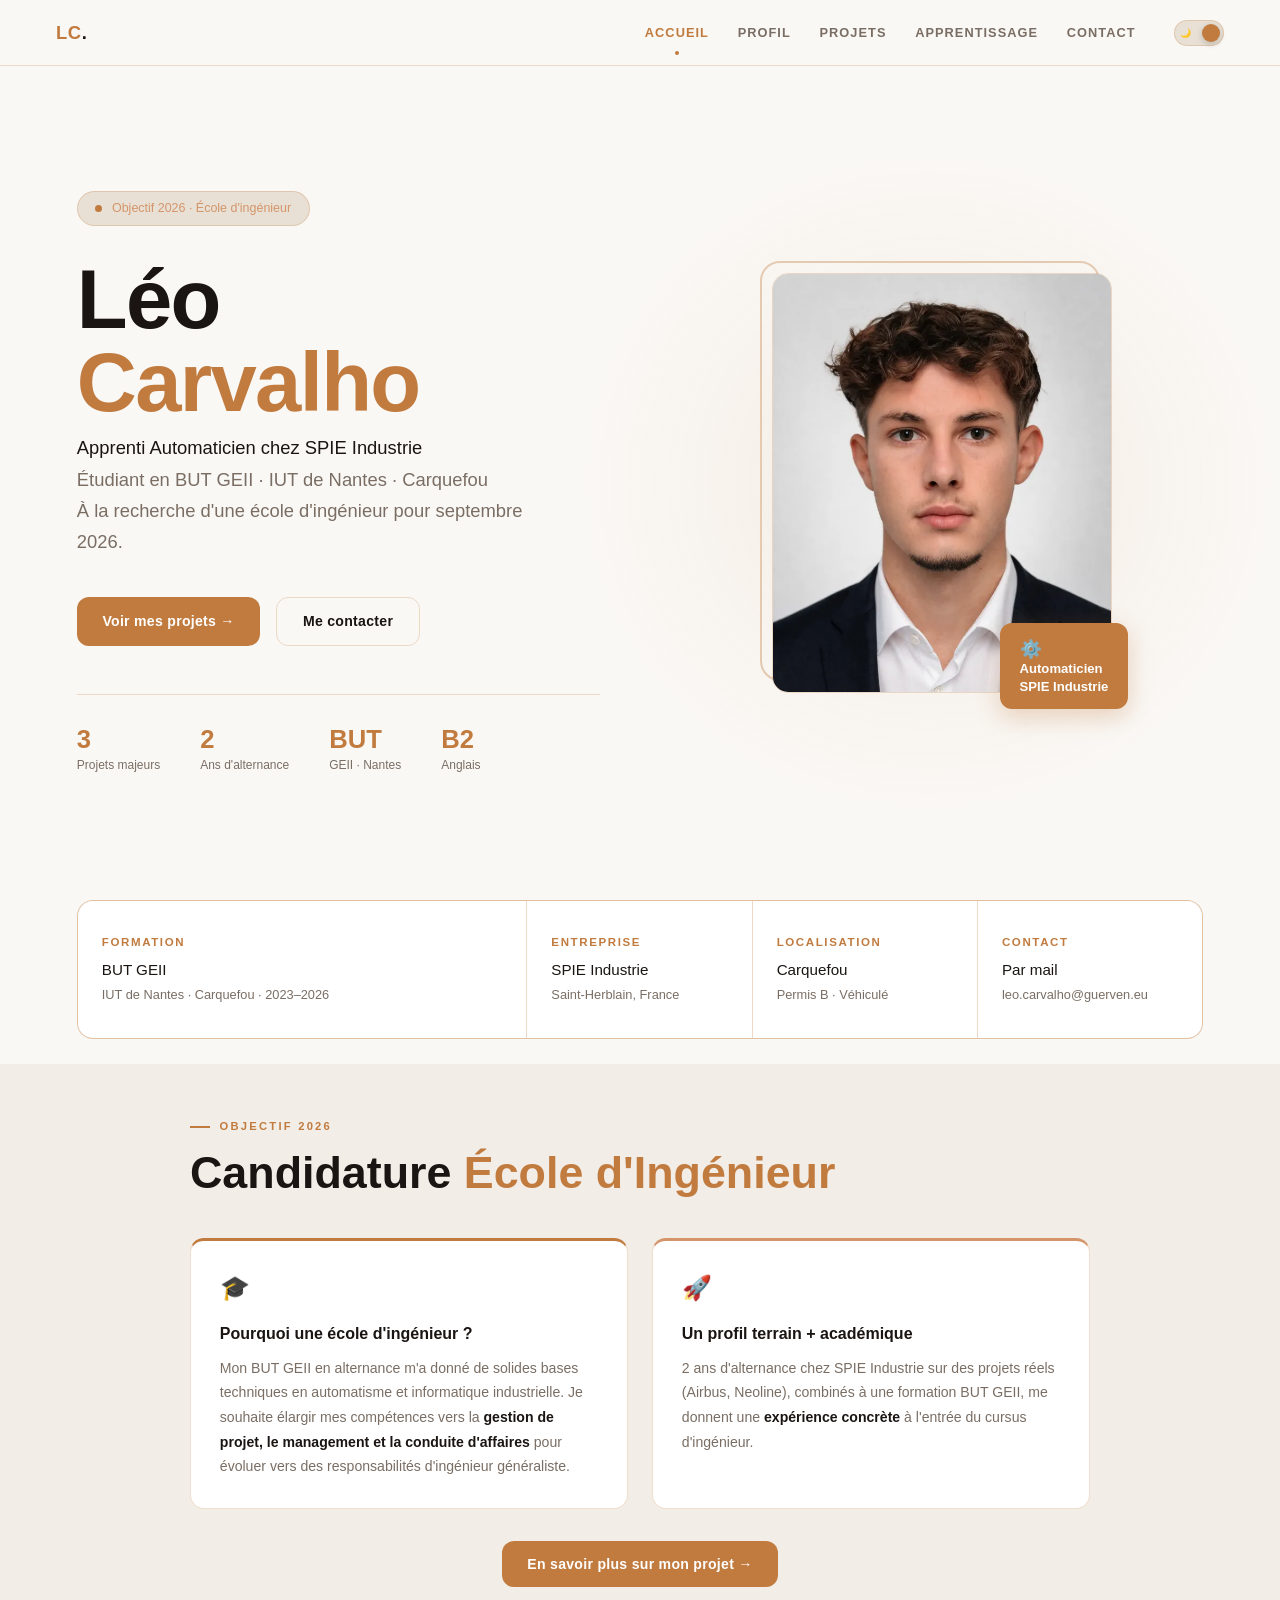
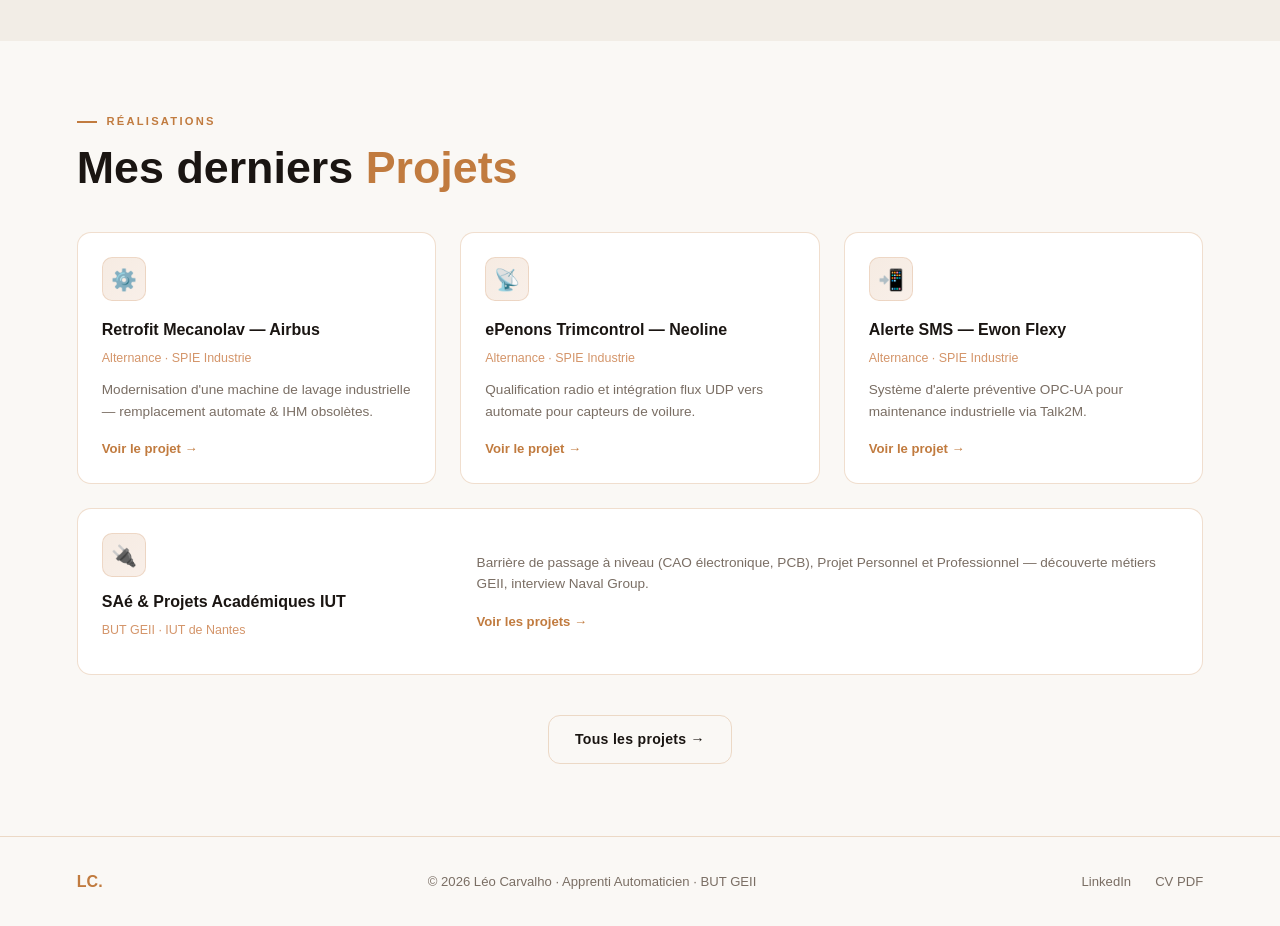
==== commit 2436648e: "Améliore performance, accessibilité, SEO et sécurité du portfolio Agent-Logs-Url: https://github.com" ====
--- a/index.html
+++ b/index.html
@@ -12,6 +12,19 @@
 </script>
 <meta charset="UTF-8">
 <meta name="viewport" content="width=device-width, initial-scale=1.0">
+  <meta name="robots" content="index,follow">
+  <link rel="canonical" href="https://leocrvh.github.io/portfolio/index.html">
+  <meta property="og:locale" content="fr_FR">
+  <meta property="og:image:alt" content="Portfolio de Léo Carvalho">
+  <meta name="twitter:title" content="Léo Carvalho — Portfolio Automaticien">
+  <meta name="twitter:description" content="Apprenti Automaticien chez SPIE Industrie · BUT GEII · IUT de Nantes. Projets : Airbus, Neoline, Orient Express Corinthian.">
+  <meta name="twitter:image" content="https://leocrvh.github.io/portfolio/photo.png">
+  <link rel="preconnect" href="https://fonts.googleapis.com">
+  <link rel="preconnect" href="https://fonts.gstatic.com" crossorigin>
+  <link rel="preload" href="https://fonts.googleapis.com/css2?family=Syne:wght@400;600;700;800&family=DM+Sans:ital,opsz,wght@0,9..40,300;0,9..40,400;0,9..40,500;1,9..40,300&display=swap" as="style">
+  <link rel="stylesheet" href="https://fonts.googleapis.com/css2?family=Syne:wght@400;600;700;800&family=DM+Sans:ital,opsz,wght@0,9..40,300;0,9..40,400;0,9..40,500;1,9..40,300&display=swap" media="print" onload="this.media='all'">
+  <noscript><link rel="stylesheet" href="https://fonts.googleapis.com/css2?family=Syne:wght@400;600;700;800&family=DM+Sans:ital,opsz,wght@0,9..40,300;0,9..40,400;0,9..40,500;1,9..40,300&display=swap"></noscript>
+  <meta http-equiv="Content-Security-Policy" content="default-src 'self'; img-src 'self' data: https:; script-src 'self' 'unsafe-inline' https://www.googletagmanager.com https://www.google-analytics.com; style-src 'self' 'unsafe-inline' https://fonts.googleapis.com; font-src 'self' https://fonts.gstatic.com data:; connect-src 'self' https://www.google-analytics.com https://region1.google-analytics.com; frame-ancestors 'none'; base-uri 'self'; form-action 'self'; upgrade-insecure-requests">
   <meta name="description" content="Apprenti Automaticien chez SPIE Industrie · BUT GEII · IUT de Nantes. Projets : Airbus, Neoline, Orient Express Corinthian.">
   <meta property="og:type" content="website">
   <meta property="og:title" content="Léo Carvalho — Portfolio Automaticien">
@@ -99,6 +112,19 @@
   .hero-stats { flex-wrap: wrap; gap: 1.5rem; }
 }
 </style>
+  <script type="application/ld+json">
+  {
+    "@context": "https://schema.org",
+    "@type": "Person",
+    "name": "Léo Carvalho",
+    "url": "https://leocrvh.github.io/portfolio/index.html",
+    "image": "https://leocrvh.github.io/portfolio/photo.webp",
+    "jobTitle": "Apprenti Automaticien",
+    "sameAs": [
+      "https://www.linkedin.com/in/léo-carvalho29/"
+    ]
+  }
+  </script>
 </head>
 <body>
 
@@ -137,8 +163,8 @@
       <a href="contact.html" onclick="closeMobile()"><span class="nav-icon">✉️</span>Contact</a>
   </div>
   <div class="mobile-menu-footer">
-    <a href="https://www.linkedin.com/in/léo-carvalho29/" target="_blank">💼 LinkedIn</a>
-    <a href="CARVALHO-Leo-CV.pdf" target="_blank">📄 CV</a>
+    <a href="https://www.linkedin.com/in/léo-carvalho29/" target="_blank" rel="noopener noreferrer">💼 LinkedIn</a>
+    <a href="CARVALHO-Leo-CV.pdf" target="_blank" rel="noopener noreferrer">📄 CV</a>
   </div>
 </div>
 
@@ -187,7 +213,10 @@
 
     <div class="hero-visual fade-up" style="transition-delay:.15s">
       <div class="photo-frame">
-        <img src="photo.png" alt="Léo Carvalho">
+        <picture>
+          <source srcset="photo-640.webp 640w, photo.webp 1024w" sizes="(max-width: 1000px) 80vw, 340px" type="image/webp">
+          <img src="photo.png" srcset="photo.png 1024w" sizes="(max-width: 1000px) 80vw, 340px" alt="Léo Carvalho" width="1024" height="1300" fetchpriority="high" decoding="async">
+        </picture>
         <div class="photo-badge">
           <span>⚙️</span>
           Automaticien<br>SPIE Industrie
@@ -292,8 +321,8 @@
   <span class="footer-logo">LC.</span>
   <span>© 2026 Léo Carvalho · Apprenti Automaticien · BUT GEII</span>
   <div class="footer-links">
-    <a href="https://www.linkedin.com/in/léo-carvalho29/" target="_blank">LinkedIn</a>
-        <a href="CARVALHO-Leo-CV.pdf" target="_blank">CV PDF</a>
+    <a href="https://www.linkedin.com/in/léo-carvalho29/" target="_blank" rel="noopener noreferrer">LinkedIn</a>
+        <a href="CARVALHO-Leo-CV.pdf" target="_blank" rel="noopener noreferrer">CV PDF</a>
   </div>
 </footer>
 
--- a/style.css
+++ b/style.css
@@ -3,7 +3,6 @@
    ═══════════════════════════════════════════════════ */
 
 /* ─── GOOGLE FONTS ──────────────────────────────────── */
-@import url('https://fonts.googleapis.com/css2?family=Syne:wght@400;600;700;800&family=DM+Sans:ital,opsz,wght@0,9..40,300;0,9..40,400;0,9..40,500;1,9..40,300&display=swap');
 
 /* ─── TOKENS ─────────────────────────────────────────── */
 :root {
@@ -21,7 +20,7 @@
   --bg3:       #221f1a;
   --border:    rgba(193,123,63,.18);
   --text:      #F0EDE8;
-  --muted:     #7A7065;
+  --muted:     #B6A99B;
   --card:      #1A1714;
   --card-h:    #211e19;
   --nav-bg:    rgba(15,14,12,.88);
@@ -59,6 +58,10 @@
 a { color: inherit; text-decoration: none; }
 ul { list-style: none; }
 img { max-width: 100%; display: block; }
+a:focus-visible, button:focus-visible {
+  outline: 2px solid var(--accent);
+  outline-offset: 2px;
+}
 
 /* ─── NAV ────────────────────────────────────────────── */
 nav {
@@ -382,42 +385,6 @@
 }
 .scroll-top:hover { background: var(--accent2); transform: translateY(-2px); }
 
-/* ─── PAGE FADE TRANSITION ───────────────────────────────── */
-/* IMPORTANT: Never put transform on body — it breaks position:fixed (lightbox, nav)  */
-/* Fade only on body (opacity), translateY only on .page-content                     */
-body { animation: pageFadeIn .3s ease forwards; }
-@keyframes pageFadeIn {
-  from { opacity: 0; }
-  to   { opacity: 1; }
-}
-/* page-content: opacity only, no transform - transform breaks fixed children */
-.page-content { animation: contentSlideIn .3s ease forwards; }
-@keyframes contentSlideIn {
-  from { opacity: 0; }
-  to   { opacity: 1; }
-}
-.page-leaving { animation: pageFadeOut .22s ease forwards; }
-@keyframes pageFadeOut {
-  from { opacity: 1; }
-  to   { opacity: 0; }
-}
-
-/* ─── SCROLL TO TOP ──────────────────────────────────────── */
-.scroll-top {
-  position: fixed; bottom: 2rem; right: 2rem; z-index: 300;
-  width: 44px; height: 44px; border-radius: 12px;
-  background: var(--accent); color: #fff;
-  border: none; cursor: pointer;
-  display: flex; align-items: center; justify-content: center;
-  font-size: 1.1rem; font-weight: 700;
-  box-shadow: 0 4px 16px rgba(193,123,63,.35);
-  opacity: 0; transform: translateY(10px);
-  transition: opacity .3s ease, transform .3s ease, background .2s;
-  pointer-events: none;
-}
-.scroll-top.visible { opacity: 1; transform: none; pointer-events: auto; }
-.scroll-top:hover { background: var(--accent2); transform: translateY(-2px); }
-
 /* ─── LIGHTBOX ISOLATION ─────────────────────────────────── */
 
 
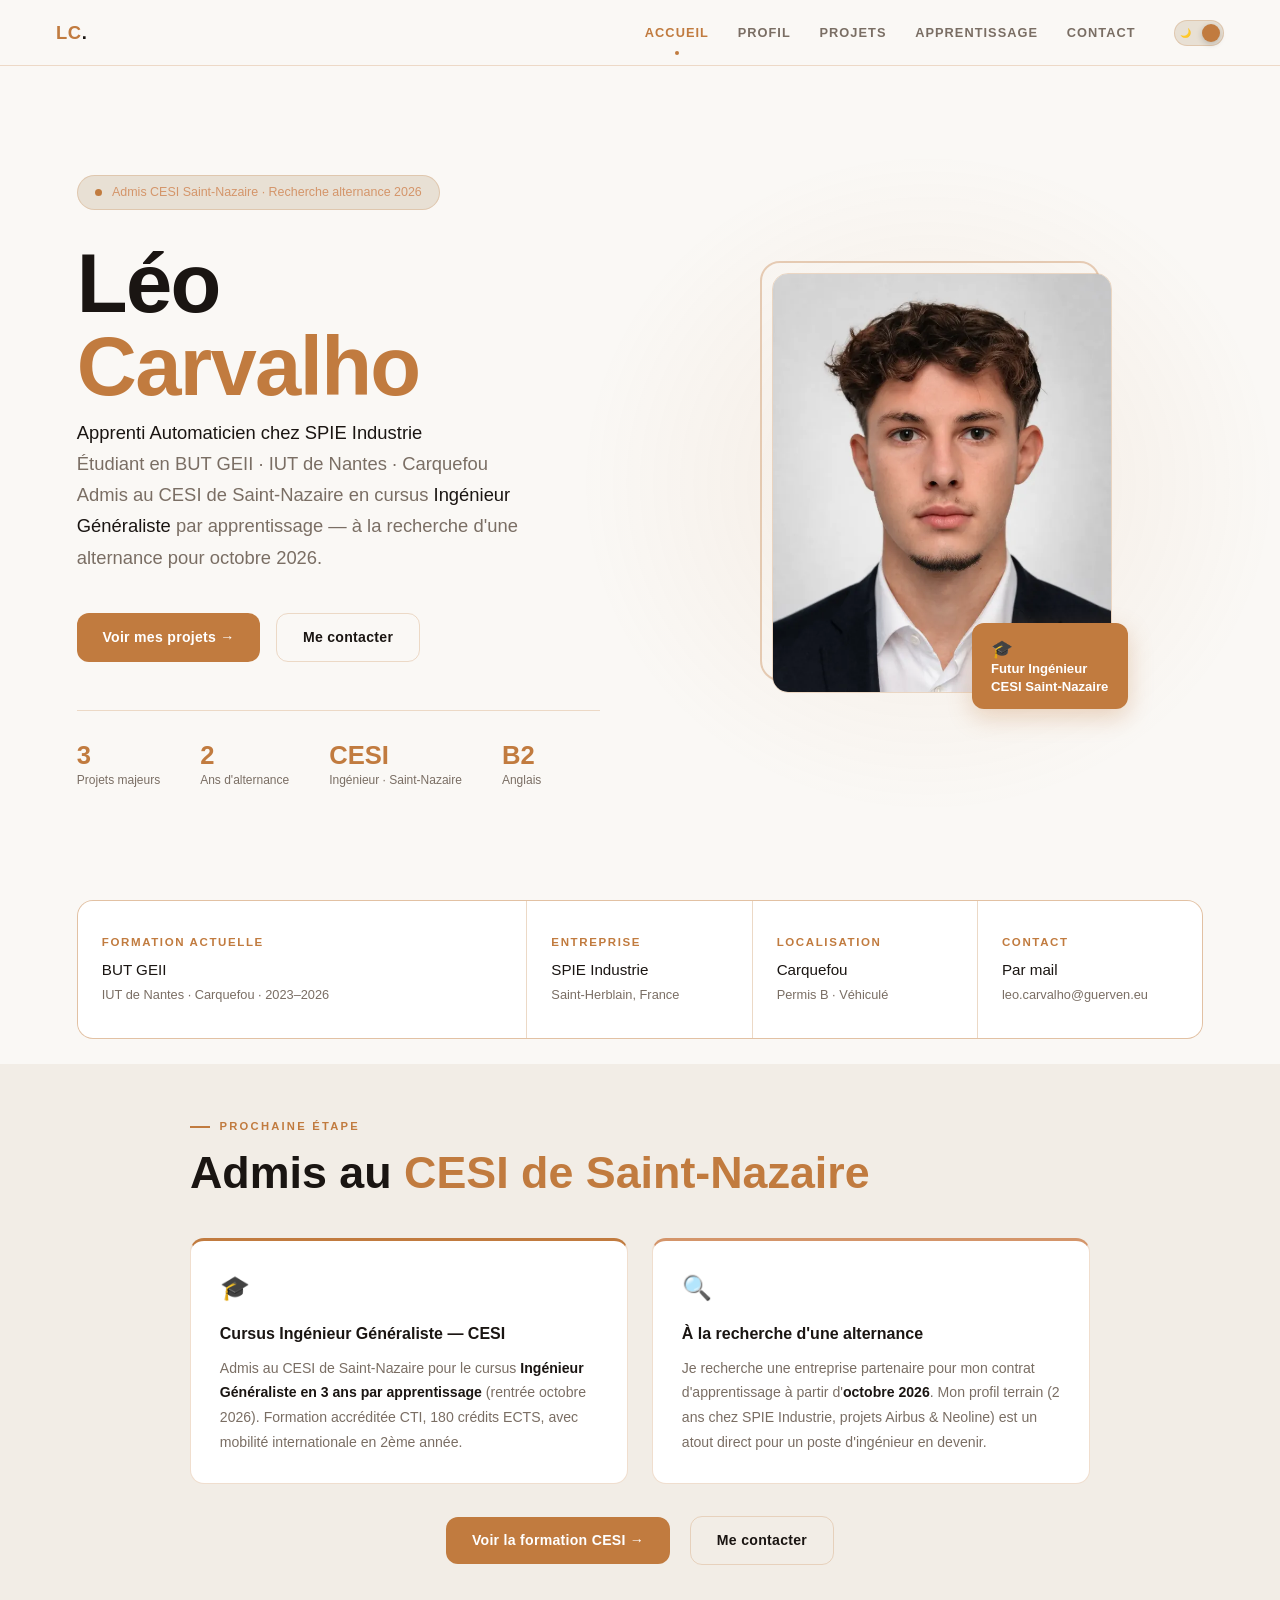
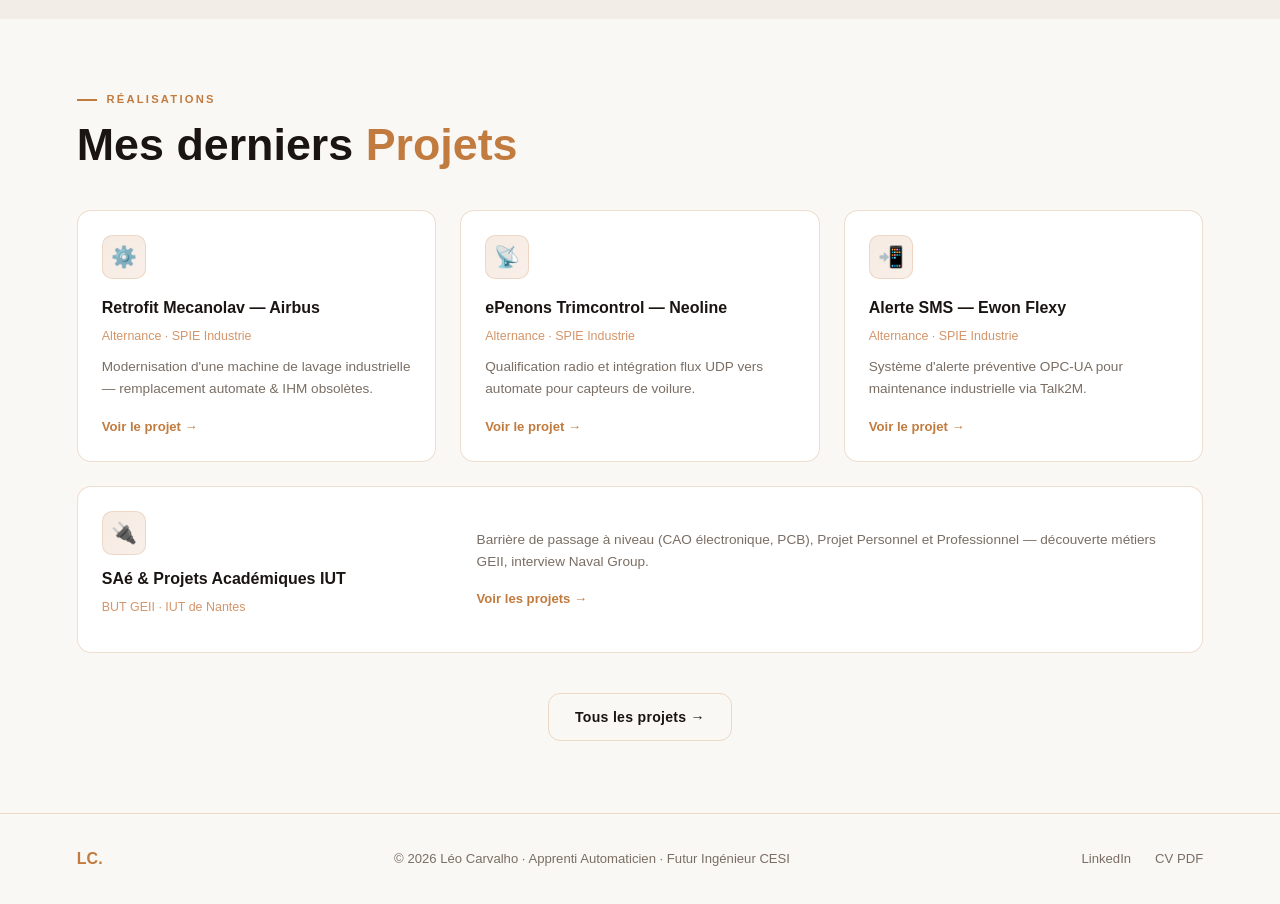
==== commit bdf35990: "Add files via upload" ====
--- a/index.html
+++ b/index.html
@@ -176,7 +176,7 @@
     <div class="fade-up">
       <div class="hero-tag">
         <span class="dot"></span>
-        Objectif 2026 · École d'ingénieur
+        Admis CESI Saint-Nazaire · Recherche alternance 2026
       </div>
       <h1 class="hero-name">
         Léo
@@ -185,7 +185,7 @@
       <p class="hero-sub">
         <strong>Apprenti Automaticien chez SPIE Industrie</strong><br>
         Étudiant en BUT GEII · IUT de Nantes · Carquefou<br>
-        À la recherche d'une école d'ingénieur pour septembre 2026.
+        Admis au CESI de Saint-Nazaire en cursus <strong>Ingénieur Généraliste</strong> par apprentissage — à la recherche d'une alternance pour octobre 2026.
       </p>
       <div class="hero-ctas">
         <a href="projets.html" class="btn btn-primary">Voir mes projets →</a>
@@ -201,8 +201,8 @@
           <div class="hero-stat-label">Ans d'alternance</div>
         </div>
         <div>
-          <div class="hero-stat-num">BUT</div>
-          <div class="hero-stat-label">GEII · Nantes</div>
+          <div class="hero-stat-num">CESI</div>
+          <div class="hero-stat-label">Ingénieur · Saint-Nazaire</div>
         </div>
         <div>
           <div class="hero-stat-num">B2</div>
@@ -218,8 +218,8 @@
           <img src="photo.png" srcset="photo.png 1024w" sizes="(max-width: 1000px) 80vw, 340px" alt="Léo Carvalho" width="1024" height="1300" fetchpriority="high" decoding="async">
         </picture>
         <div class="photo-badge">
-          <span>⚙️</span>
-          Automaticien<br>SPIE Industrie
+          <span>🎓</span>
+          Futur Ingénieur<br>CESI Saint-Nazaire
         </div>
       </div>
     </div>
@@ -228,7 +228,7 @@
   <!-- INFO STRIP -->
   <div class="about-strip fade-up">
     <div class="strip-cell">
-      <div class="strip-cell-label">Formation</div>
+      <div class="strip-cell-label">Formation actuelle</div>
       <div class="strip-cell-value">BUT GEII</div>
       <div class="strip-cell-sub">IUT de Nantes · Carquefou · 2023–2026</div>
     </div>
@@ -252,22 +252,23 @@
   <!-- INGÉNIEUR HIGHLIGHT -->
   <section class="ingenieur-section">
     <div class="ingenieur-inner">
-      <div class="section-eyebrow fade-up">Objectif 2026</div>
-      <h2 class="section-title fade-up">Candidature <span>École d'Ingénieur</span></h2>
+      <div class="section-eyebrow fade-up">Prochaine étape</div>
+      <h2 class="section-title fade-up">Admis au <span>CESI de Saint-Nazaire</span></h2>
       <div class="ingenieur-grid fade-up">
         <div class="ingenieur-card" style="border-top:3px solid var(--accent)">
           <div class="ingenieur-card-icon">🎓</div>
-          <div class="ingenieur-card-title">Pourquoi une école d'ingénieur ?</div>
-          <p class="ingenieur-card-text">Mon BUT GEII en alternance m'a donné de solides bases techniques en automatisme et informatique industrielle. Je souhaite élargir mes compétences vers la <strong>gestion de projet, le management et la conduite d'affaires</strong> pour évoluer vers des responsabilités d'ingénieur généraliste.</p>
+          <div class="ingenieur-card-title">Cursus Ingénieur Généraliste — CESI</div>
+          <p class="ingenieur-card-text">Admis au CESI de Saint-Nazaire pour le cursus <strong>Ingénieur Généraliste en 3 ans par apprentissage</strong> (rentrée octobre 2026). Formation accréditée CTI, 180 crédits ECTS, avec mobilité internationale en 2ème année.</p>
         </div>
         <div class="ingenieur-card" style="border-top:3px solid var(--accent2)">
-          <div class="ingenieur-card-icon">🚀</div>
-          <div class="ingenieur-card-title">Un profil terrain + académique</div>
-          <p class="ingenieur-card-text">2 ans d'alternance chez SPIE Industrie sur des projets réels (Airbus, Neoline), combinés à une formation BUT GEII, me donnent une <strong>expérience concrète</strong> à l'entrée du cursus d'ingénieur.</p>
+          <div class="ingenieur-card-icon">🔍</div>
+          <div class="ingenieur-card-title">À la recherche d'une alternance</div>
+          <p class="ingenieur-card-text">Je recherche une entreprise partenaire pour mon contrat d'apprentissage à partir d'<strong>octobre 2026</strong>. Mon profil terrain (2 ans chez SPIE Industrie, projets Airbus & Neoline) est un atout direct pour un poste d'ingénieur en devenir.</p>
         </div>
       </div>
       <div class="fade-up" style="text-align:center">
-        <a href="profil.html#ingenieur" class="btn btn-primary">En savoir plus sur mon projet →</a>
+        <a href="apprentissage.html#cesi" class="btn btn-primary">Voir la formation CESI →</a>
+        <a href="contact.html" class="btn btn-outline" style="margin-left:1rem">Me contacter</a>
       </div>
     </div>
   </section>
@@ -319,7 +320,7 @@
 
 <footer>
   <span class="footer-logo">LC.</span>
-  <span>© 2026 Léo Carvalho · Apprenti Automaticien · BUT GEII</span>
+  <span>© 2026 Léo Carvalho · Apprenti Automaticien · Futur Ingénieur CESI</span>
   <div class="footer-links">
     <a href="https://www.linkedin.com/in/léo-carvalho29/" target="_blank" rel="noopener noreferrer">LinkedIn</a>
         <a href="CARVALHO-Leo-CV.pdf" target="_blank" rel="noopener noreferrer">CV PDF</a>
--- a/style.css
+++ b/style.css
@@ -44,7 +44,7 @@
 
 /* ─── RESET ──────────────────────────────────────────── */
 *, *::before, *::after { box-sizing: border-box; margin: 0; padding: 0; }
-html { scroll-behavior: smooth; font-size: 16px; }
+html { scroll-behavior: smooth; font-size: 16px; overflow-x: clip; }
 
 body {
   font-family: 'DM Sans', sans-serif;
@@ -370,6 +370,7 @@
 /* ─── SCROLL TO TOP ──────────────────────────────────────── */
 .scroll-top {
   position: fixed; bottom: 2rem; right: 2rem; z-index: 300;
+  --scroll-top-base-offset: 2rem;
   width: 44px; height: 44px; border-radius: 12px;
   background: var(--accent); color: #fff;
   border: none; cursor: pointer;
@@ -377,7 +378,8 @@
   font-size: 1.1rem; font-weight: 700;
   box-shadow: 0 4px 16px rgba(193,123,63,.35);
   opacity: 0; transform: translateY(10px);
-  transition: opacity .3s ease, transform .3s ease, background .2s;
+  bottom: calc(var(--scroll-top-base-offset) + var(--scroll-top-dynamic-offset, 0px));
+  transition: opacity .3s ease, transform .3s ease, background .2s, bottom .2s ease;
   pointer-events: none;
 }
 .scroll-top.visible {
@@ -390,15 +392,134 @@
 
 /* ─── MOBILE FIXES ───────────────────────────────────────── */
 @media (max-width: 768px) {
+  .page-content,
+  .page-content * {
+    min-width: 0;
+  }
+  .page-content .page-hero,
+  .page-content .projects-list,
+  .page-content .academic-section,
+  .page-content .proj-detail-hero,
+  .page-content .proj-detail-body,
+  .page-content .proj-gallery-section,
+  .page-content .proj-nav-strip {
+    padding-left: 1rem;
+    padding-right: 1rem;
+  }
+  .page-content .proj-card-header,
+  .page-content .proj-card-content,
+  .page-content .proj-summary-cell,
+  .page-content .sidebar-card,
+  .page-content .context-box {
+    padding-left: .95rem;
+    padding-right: .95rem;
+  }
+  .page-content .proj-card-title,
+  .page-content .proj-card-desc,
+  .page-content .proj-text,
+  .page-content .context-box-text,
+  .page-content .proj-summary-cell-val,
+  .page-content .badge {
+    overflow-wrap: anywhere;
+  }
+  .page-content .proj-list li {
+    display: block;
+    position: relative;
+    font-size: .92rem;
+    line-height: 1.65;
+    padding: .82rem .9rem .82rem 1.7rem;
+    background: var(--card);
+    border: 1px solid var(--border);
+    border-radius: 10px;
+    min-width: 0;
+    overflow-wrap: anywhere;
+    word-break: break-word;
+    hyphens: auto;
+  }
+  .page-content .proj-list li::before {
+    position: absolute;
+    top: .82rem;
+    left: .72rem;
+    margin-top: 0;
+  }
+  .page-content .proj-list li strong {
+    display: block;
+    margin-bottom: .18rem;
+  }
+  .page-content .proj-text,
+  .page-content .proj-card-desc,
+  .page-content .page-hero-sub {
+    font-size: .95rem;
+    line-height: 1.75;
+  }
+  .page-content .proj-card-title,
+  .page-content .btn,
+  .page-content code {
+    overflow-wrap: anywhere;
+    word-break: break-word;
+  }
+  .page-content .proj-card-title {
+    white-space: normal;
+    text-overflow: initial;
+  }
+  .page-content .proj-breadcrumb {
+    flex-wrap: wrap;
+    row-gap: .2rem;
+  }
+  footer {
+    padding: 1.4rem 1rem calc(4.5rem + env(safe-area-inset-bottom));
+    gap: .75rem;
+    justify-content: center;
+    align-items: center;
+    text-align: center;
+  }
+  .footer-links {
+    width: 100%;
+    gap: 1rem;
+    justify-content: center;
+    flex-wrap: wrap;
+  }
   .proj-summary-strip { grid-template-columns: 1fr 1fr; font-size: .8rem; }
+  .page-content .proj-summary-strip {
+    grid-template-columns: 1fr;
+    gap: .5rem;
+    background: none;
+    border: 0;
+    border-radius: 0;
+  }
+  .page-content .proj-summary-cell {
+    border: 1px solid var(--border);
+    border-radius: 10px;
+    padding: .85rem .9rem;
+  }
   .gallery-item { min-height: 140px; }
   .proj-detail-body { gap: 2rem; }
+  .page-content .proj-detail-body {
+    grid-template-columns: 1fr;
+    gap: 1.4rem;
+    padding-top: 1.5rem;
+    padding-bottom: 1.5rem;
+  }
   .hero-stats { gap: 1.2rem; flex-wrap: wrap; }
   .ingenieur-grid { grid-template-columns: 1fr; }
   .proj-detail-hero, .proj-gallery-section, .proj-nav-strip {
     padding-left: 1rem; padding-right: 1rem;
   }
-  .scroll-top { bottom: 1.2rem; right: 1.2rem; width: 38px; height: 38px; font-size: .95rem; }
+  .page-content .proj-nav-strip {
+    flex-direction: column;
+    gap: .75rem;
+  }
+  .page-content .proj-nav-strip .btn {
+    width: 100%;
+    justify-content: center;
+  }
+  .scroll-top {
+    --scroll-top-base-offset: calc(env(safe-area-inset-bottom) + 1rem);
+    right: 1rem;
+    width: 38px;
+    height: 38px;
+    font-size: .95rem;
+  }
 }
 @media (max-width: 480px) {
   .proj-summary-strip { grid-template-columns: 1fr; }
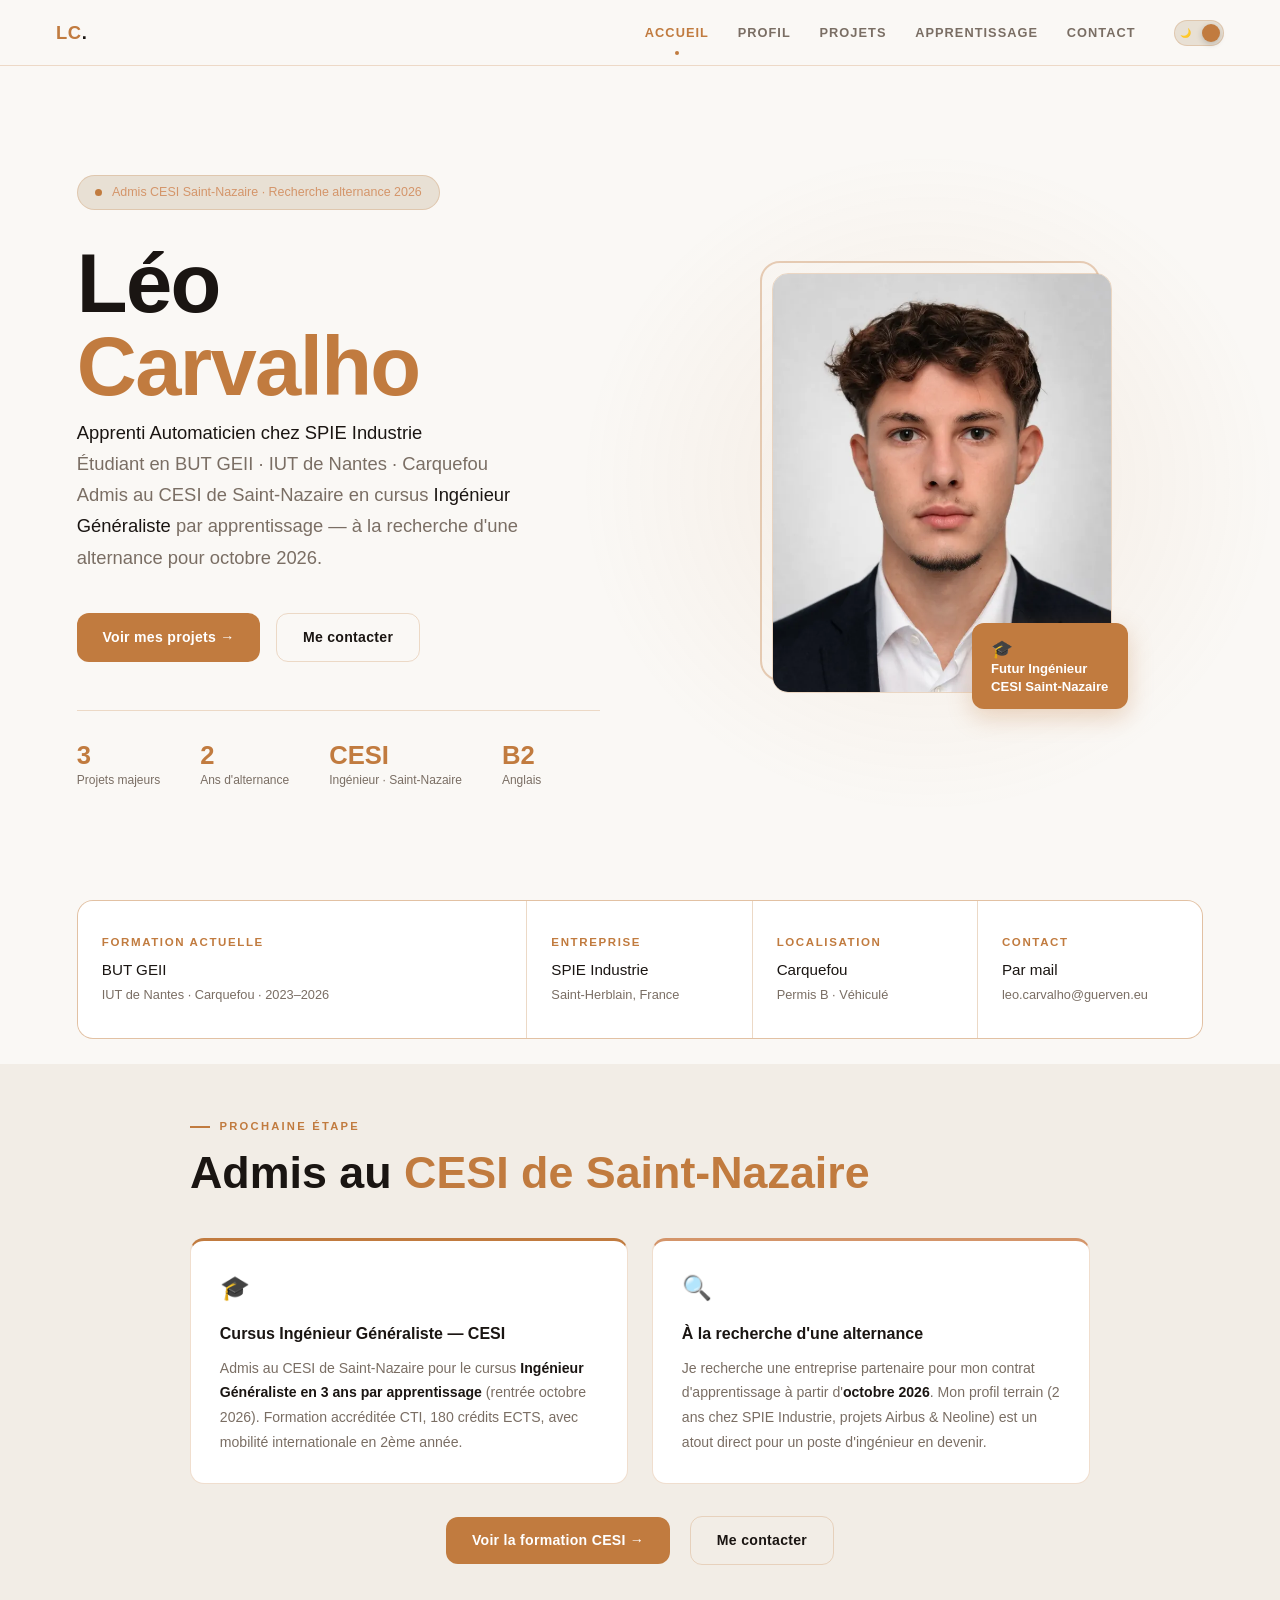
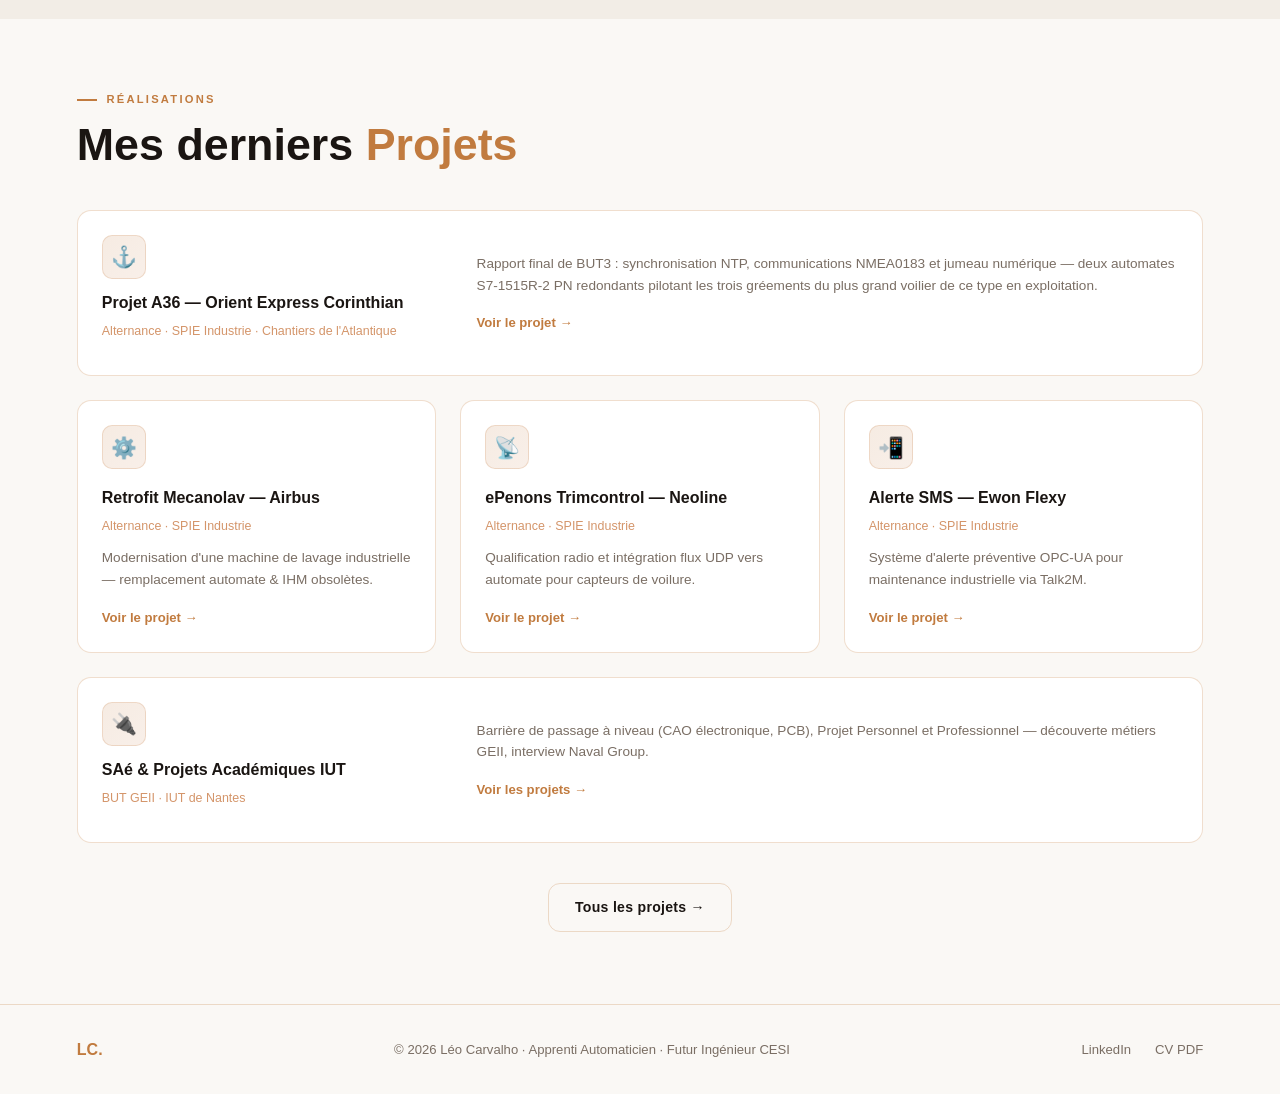
==== commit 4a58bdf5: "Add files via upload" ====
--- a/index.html
+++ b/index.html
@@ -278,6 +278,17 @@
     <div class="section-eyebrow fade-up">Réalisations</div>
     <h2 class="section-title fade-up">Mes derniers <span>Projets</span></h2>
     <div class="projects-grid">
+      <a href="projet-a36.html" class="proj-preview-wide fade-up">
+        <div>
+          <div class="proj-icon" style="margin-bottom:.7rem">⚓</div>
+          <div class="proj-title">Projet A36 — Orient Express Corinthian</div>
+          <div class="proj-context">Alternance · SPIE Industrie · Chantiers de l'Atlantique</div>
+        </div>
+        <div>
+          <p class="proj-desc" style="margin-bottom:1rem">Rapport final de BUT3 : synchronisation NTP, communications NMEA0183 et jumeau numérique — deux automates S7-1515R-2 PN redondants pilotant les trois gréements du plus grand voilier de ce type en exploitation.</p>
+          <div class="proj-arrow">Voir le projet →</div>
+        </div>
+      </a>
       <a href="projet-retrofit.html" class="proj-preview fade-up">
         <div class="proj-icon">⚙️</div>
         <div class="proj-title">Retrofit Mecanolav — Airbus</div>
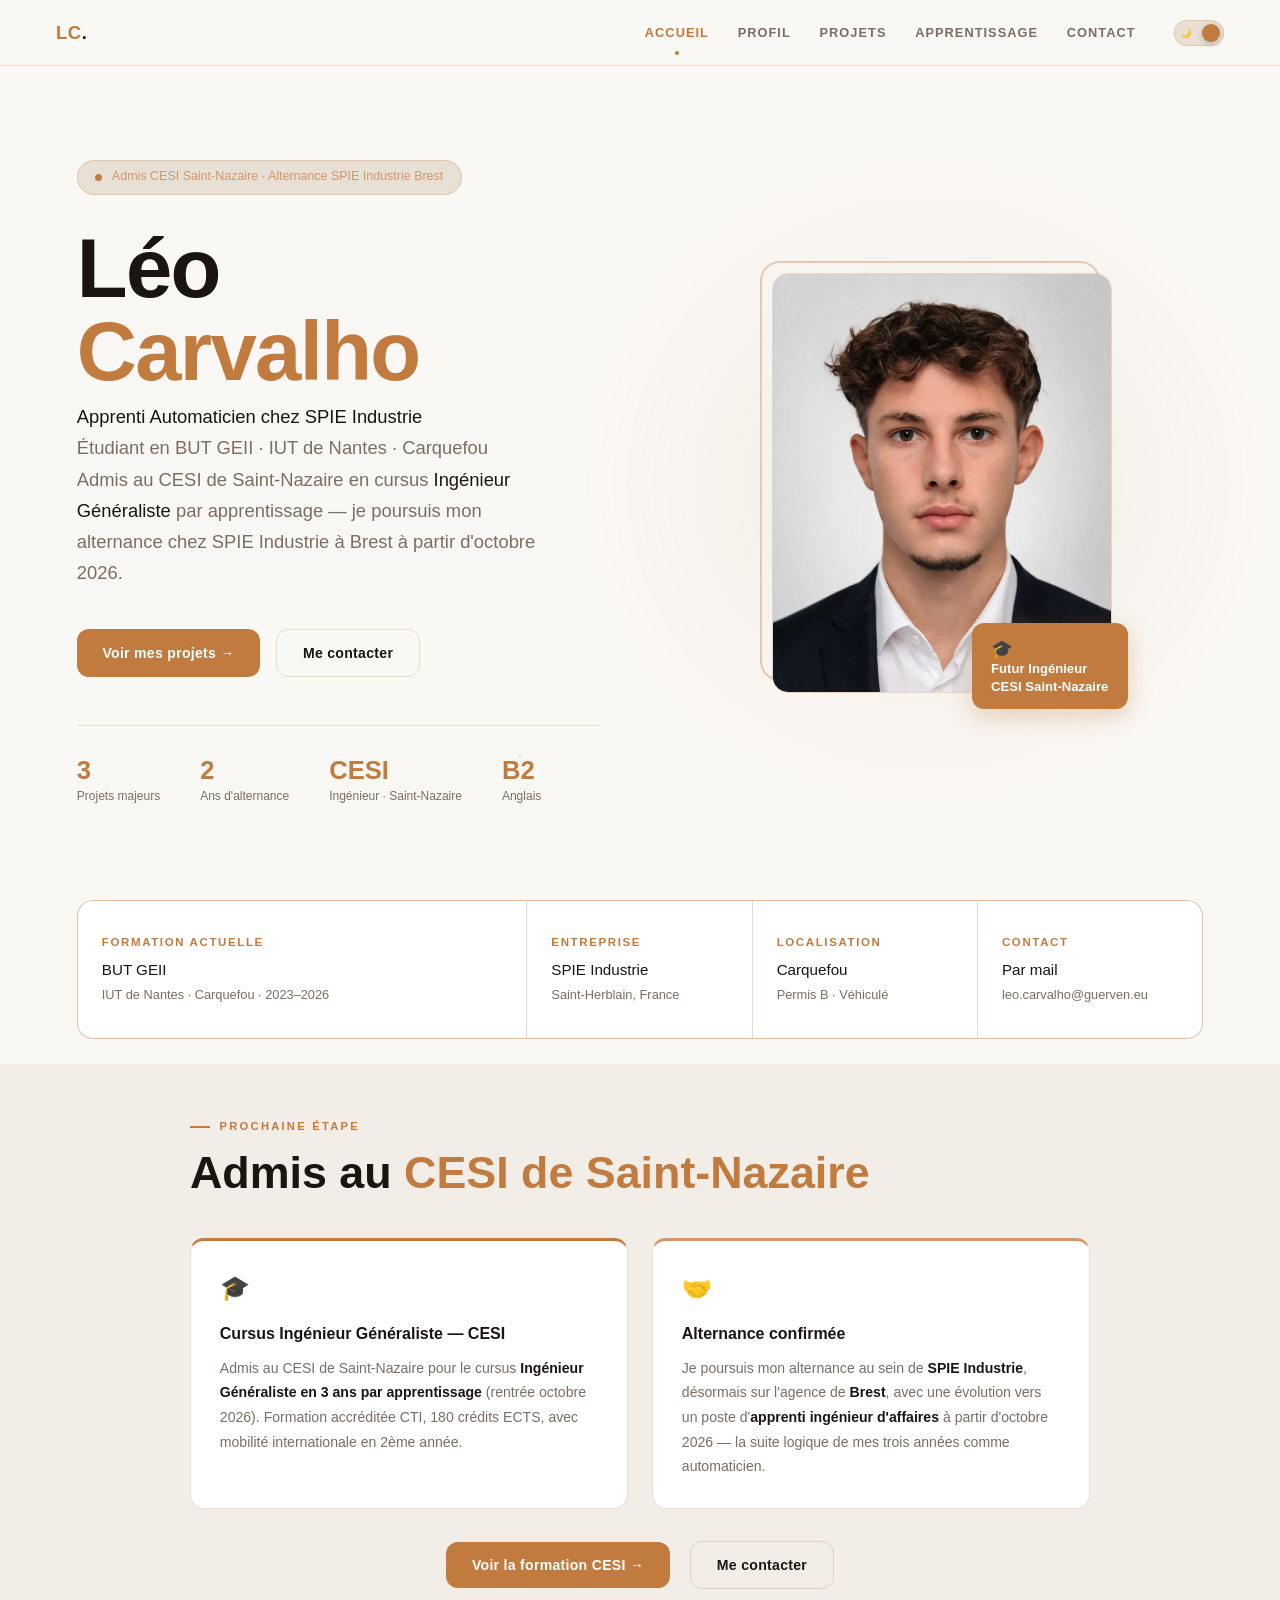
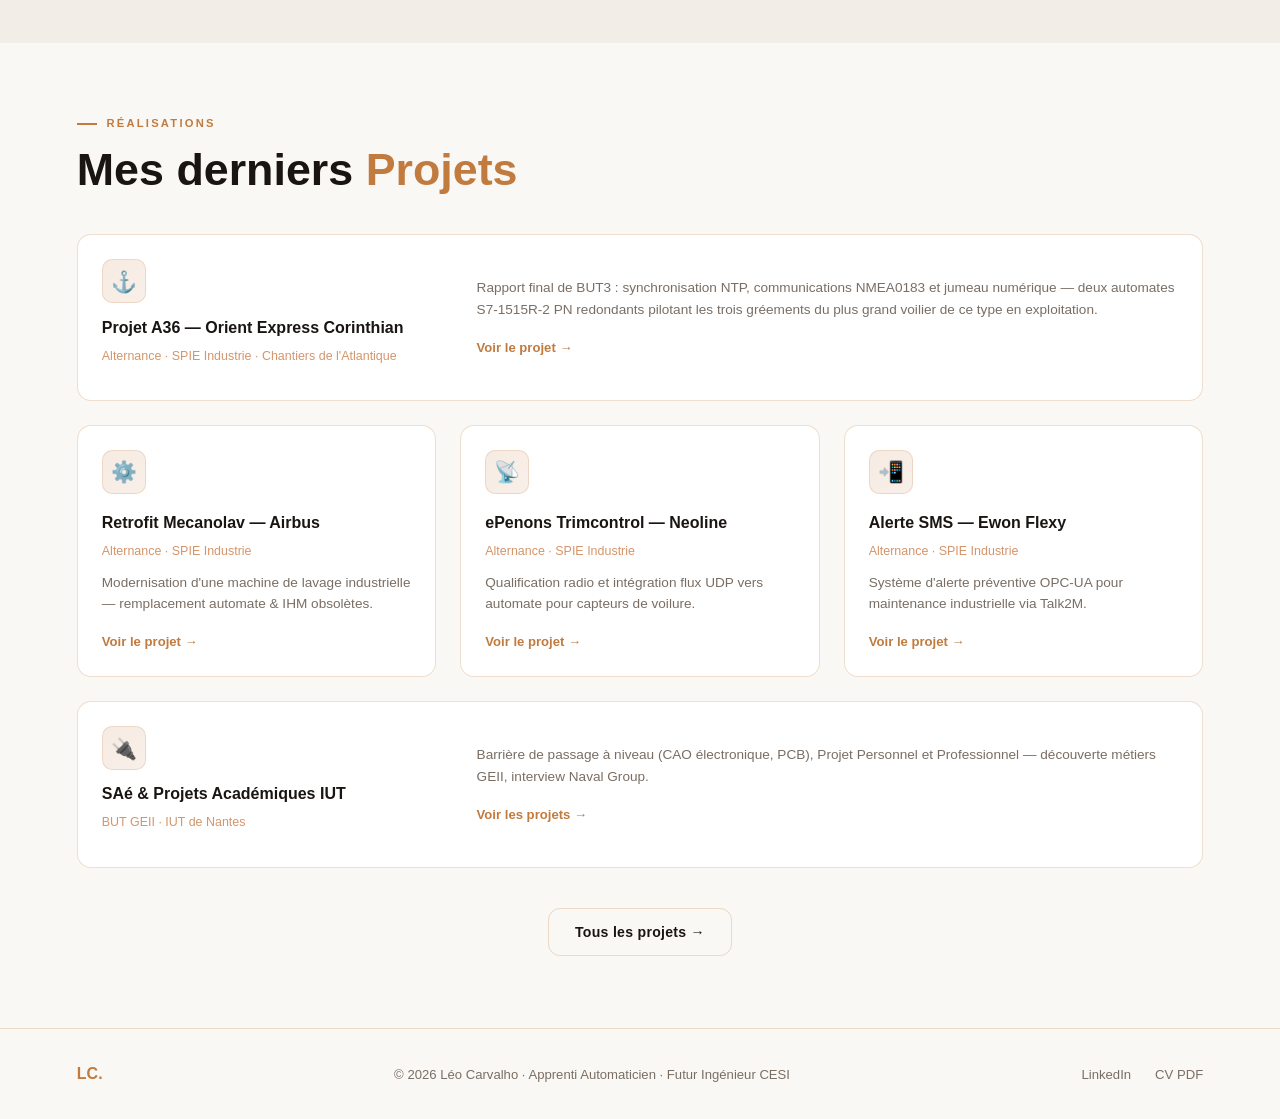
==== commit 7094d51a: "Add files via upload" ====
--- a/index.html
+++ b/index.html
@@ -164,7 +164,7 @@
   </div>
   <div class="mobile-menu-footer">
     <a href="https://www.linkedin.com/in/léo-carvalho29/" target="_blank" rel="noopener noreferrer">💼 LinkedIn</a>
-    <a href="CARVALHO-Leo-CV.pdf" target="_blank" rel="noopener noreferrer">📄 CV</a>
+    <a class="doc-locked" href="CARVALHO-Leo-CV.pdf" target="_blank" rel="noopener noreferrer">📄 CV</a>
   </div>
 </div>
 
@@ -176,7 +176,7 @@
     <div class="fade-up">
       <div class="hero-tag">
         <span class="dot"></span>
-        Admis CESI Saint-Nazaire · Recherche alternance 2026
+        Admis CESI Saint-Nazaire · Alternance SPIE Industrie Brest
       </div>
       <h1 class="hero-name">
         Léo
@@ -185,7 +185,7 @@
       <p class="hero-sub">
         <strong>Apprenti Automaticien chez SPIE Industrie</strong><br>
         Étudiant en BUT GEII · IUT de Nantes · Carquefou<br>
-        Admis au CESI de Saint-Nazaire en cursus <strong>Ingénieur Généraliste</strong> par apprentissage — à la recherche d'une alternance pour octobre 2026.
+        Admis au CESI de Saint-Nazaire en cursus <strong>Ingénieur Généraliste</strong> par apprentissage — je poursuis mon alternance chez SPIE Industrie à Brest à partir d'octobre 2026.
       </p>
       <div class="hero-ctas">
         <a href="projets.html" class="btn btn-primary">Voir mes projets →</a>
@@ -261,9 +261,9 @@
           <p class="ingenieur-card-text">Admis au CESI de Saint-Nazaire pour le cursus <strong>Ingénieur Généraliste en 3 ans par apprentissage</strong> (rentrée octobre 2026). Formation accréditée CTI, 180 crédits ECTS, avec mobilité internationale en 2ème année.</p>
         </div>
         <div class="ingenieur-card" style="border-top:3px solid var(--accent2)">
-          <div class="ingenieur-card-icon">🔍</div>
-          <div class="ingenieur-card-title">À la recherche d'une alternance</div>
-          <p class="ingenieur-card-text">Je recherche une entreprise partenaire pour mon contrat d'apprentissage à partir d'<strong>octobre 2026</strong>. Mon profil terrain (2 ans chez SPIE Industrie, projets Airbus & Neoline) est un atout direct pour un poste d'ingénieur en devenir.</p>
+          <div class="ingenieur-card-icon">🤝</div>
+          <div class="ingenieur-card-title">Alternance confirmée</div>
+          <p class="ingenieur-card-text">Je poursuis mon alternance au sein de <strong>SPIE Industrie</strong>, désormais sur l'agence de <strong>Brest</strong>, avec une évolution vers un poste d'<strong>apprenti ingénieur d'affaires</strong> à partir d'octobre 2026 — la suite logique de mes trois années comme automaticien.</p>
         </div>
       </div>
       <div class="fade-up" style="text-align:center">
@@ -334,7 +334,7 @@
   <span>© 2026 Léo Carvalho · Apprenti Automaticien · Futur Ingénieur CESI</span>
   <div class="footer-links">
     <a href="https://www.linkedin.com/in/léo-carvalho29/" target="_blank" rel="noopener noreferrer">LinkedIn</a>
-        <a href="CARVALHO-Leo-CV.pdf" target="_blank" rel="noopener noreferrer">CV PDF</a>
+        <a class="doc-locked" href="CARVALHO-Leo-CV.pdf" target="_blank" rel="noopener noreferrer">CV PDF</a>
   </div>
 </footer>
 
--- a/style.css
+++ b/style.css
@@ -338,6 +338,65 @@
 .footer-links { display: flex; gap: 1.5rem; }
 .footer-links a:hover { color: var(--accent); }
 
+/* ─── DOCUMENT ACCESS GATE ───────────────────────────── */
+.doc-gate-overlay {
+  display: none;
+  position: fixed; inset: 0; z-index: 300;
+  background: rgba(0,0,0,.55);
+  backdrop-filter: blur(3px);
+  align-items: center; justify-content: center;
+  padding: 1.2rem;
+  opacity: 0;
+  transition: opacity .25s ease;
+}
+.doc-gate-overlay.open { display: flex; opacity: 1; }
+.doc-gate-box {
+  position: relative;
+  background: var(--card);
+  border: 1px solid var(--border);
+  border-radius: 16px;
+  padding: 2rem 1.8rem;
+  max-width: 340px; width: 100%;
+  text-align: center;
+  box-shadow: 0 24px 64px rgba(0,0,0,.35);
+  transform: translateY(10px);
+  transition: transform .25s ease;
+}
+.doc-gate-overlay.open .doc-gate-box { transform: translateY(0); }
+.doc-gate-box.shake { animation: doc-gate-shake .4s ease; }
+@keyframes doc-gate-shake {
+  0%,100% { transform: translateX(0); }
+  20%,60% { transform: translateX(-6px); }
+  40%,80% { transform: translateX(6px); }
+}
+.doc-gate-close {
+  position: absolute; top: .8rem; right: .8rem;
+  width: 30px; height: 30px; border-radius: 50%;
+  border: none; background: var(--bg3); color: var(--muted);
+  font-size: .85rem; cursor: pointer;
+  display: flex; align-items: center; justify-content: center;
+  transition: var(--trans);
+}
+.doc-gate-close:hover { background: var(--border); color: var(--text); }
+.doc-gate-icon { font-size: 1.8rem; margin-bottom: .6rem; }
+.doc-gate-title { font-family: 'Syne', sans-serif; font-weight: 800; font-size: 1.1rem; margin-bottom: .4rem; }
+.doc-gate-sub { font-size: .85rem; color: var(--muted); line-height: 1.6; margin-bottom: 1.3rem; }
+.doc-gate-input {
+  width: 100%; box-sizing: border-box;
+  font-family: 'DM Sans', sans-serif;
+  font-size: 1.05rem; letter-spacing: .3em; text-align: center;
+  padding: .75rem 1rem;
+  border: 1px solid var(--border);
+  border-radius: 10px;
+  background: var(--bg3); color: var(--text);
+  margin-bottom: .6rem;
+  transition: var(--trans);
+}
+.doc-gate-input:focus { outline: none; border-color: var(--accent); }
+.doc-gate-error { display: none; font-size: .78rem; color: #B5453D; margin-bottom: .8rem; }
+.doc-gate-error.show { display: block; }
+.doc-gate-submit { width: 100%; justify-content: center; }
+
 /* ─── RESPONSIVE ─────────────────────────────────────── */
 @media (max-width: 900px) {
   .nav-links { display: none; }
